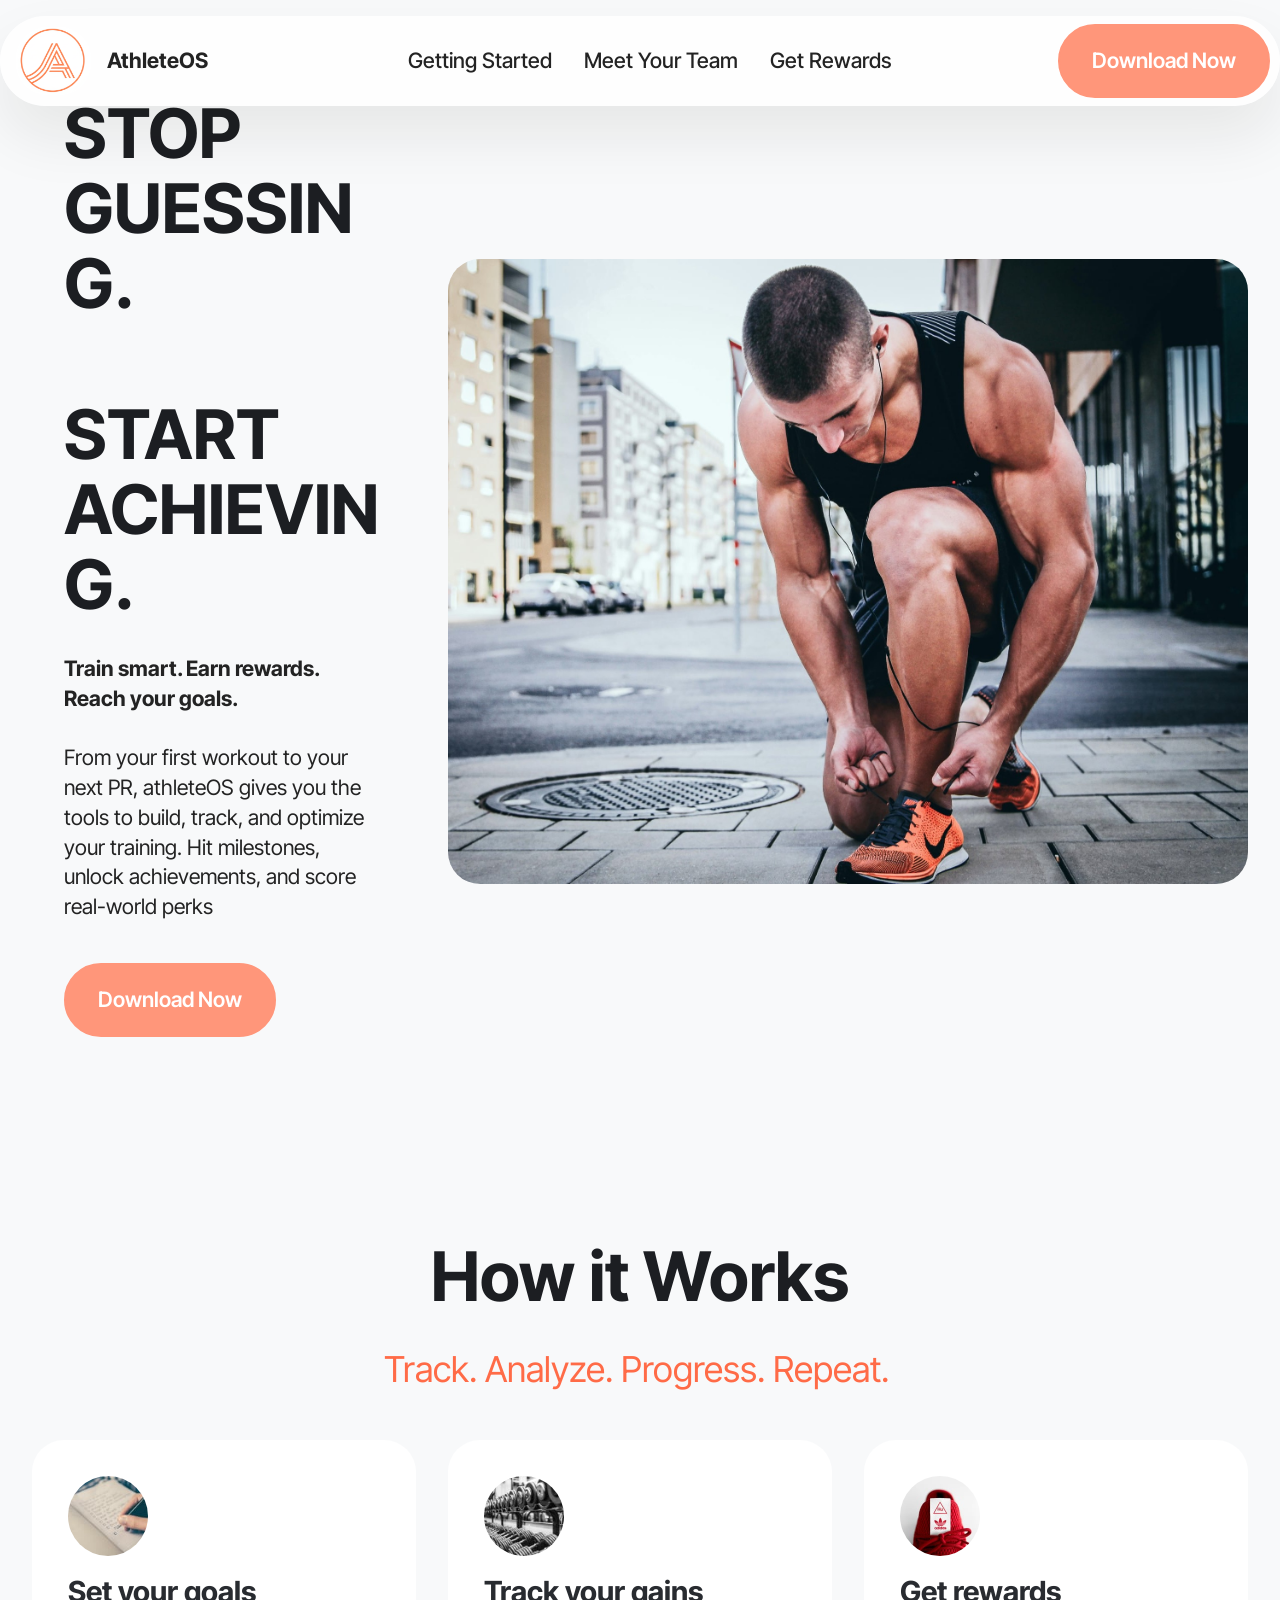
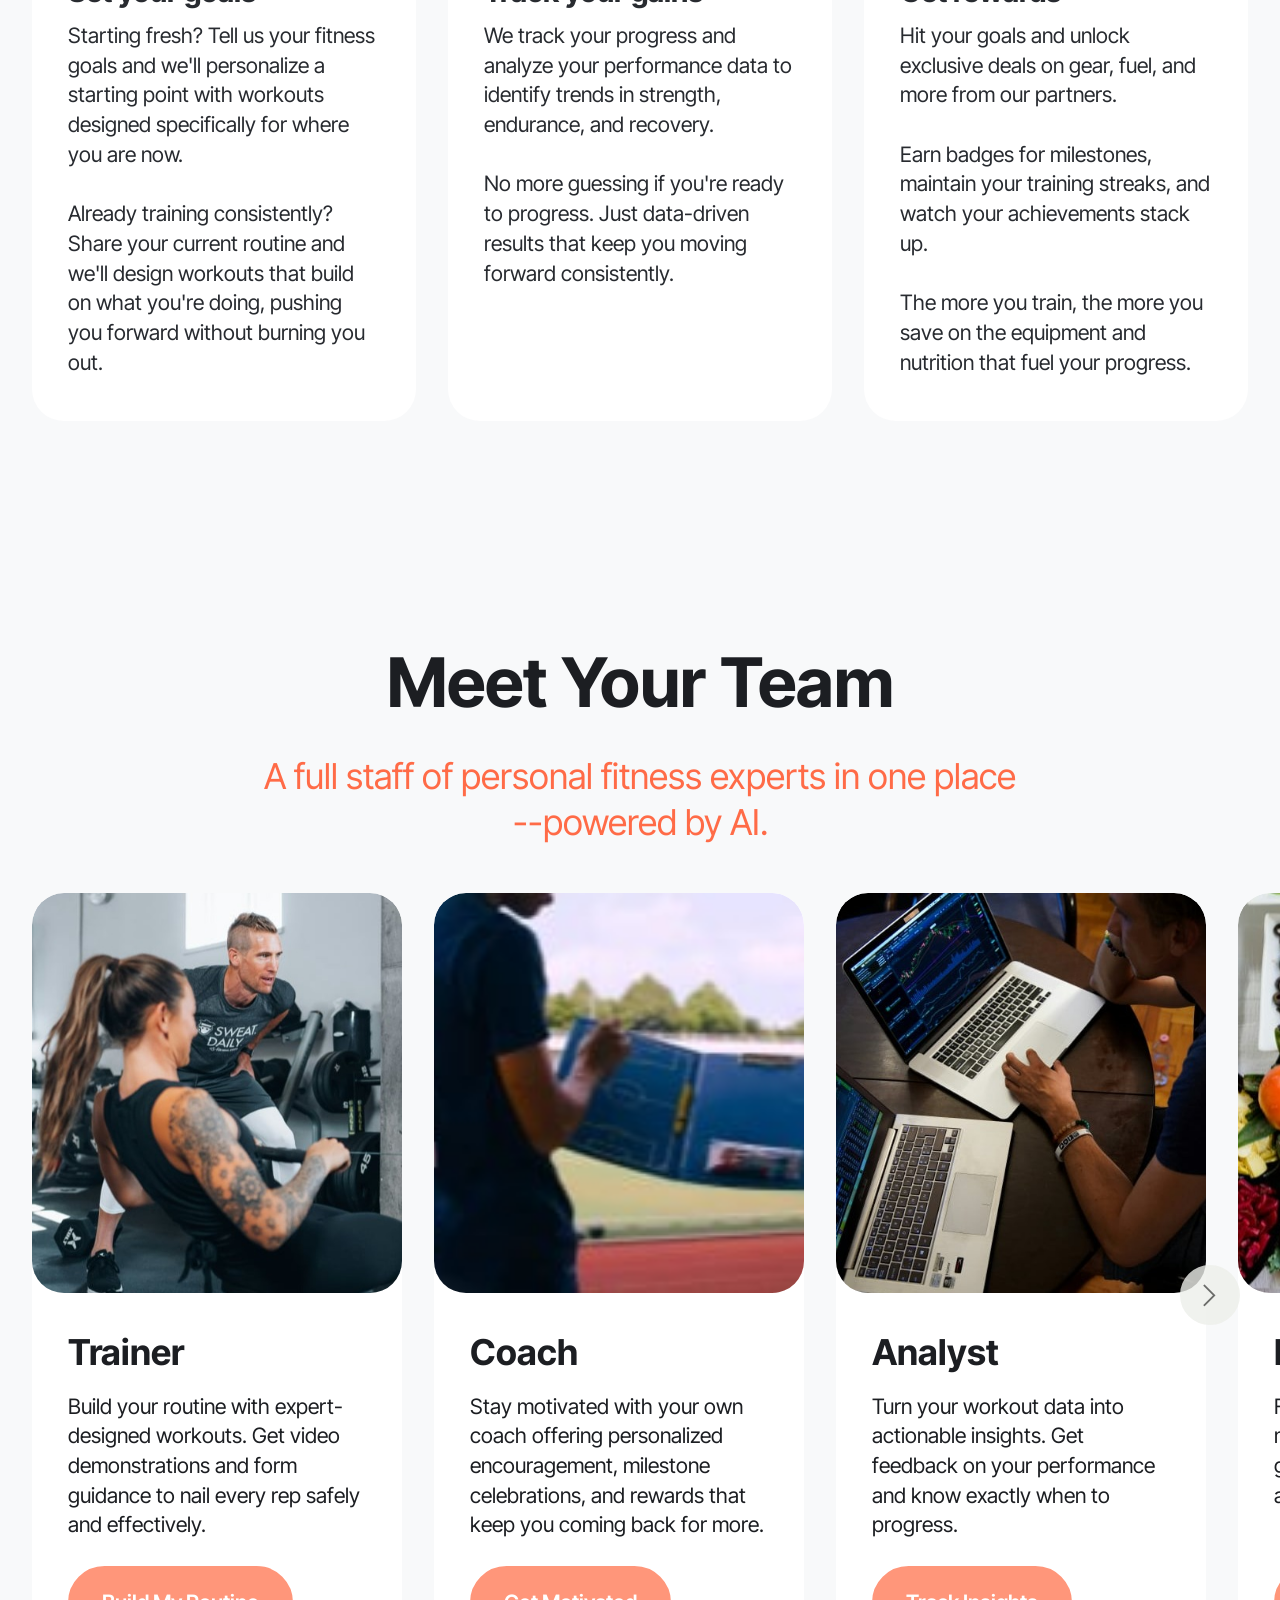
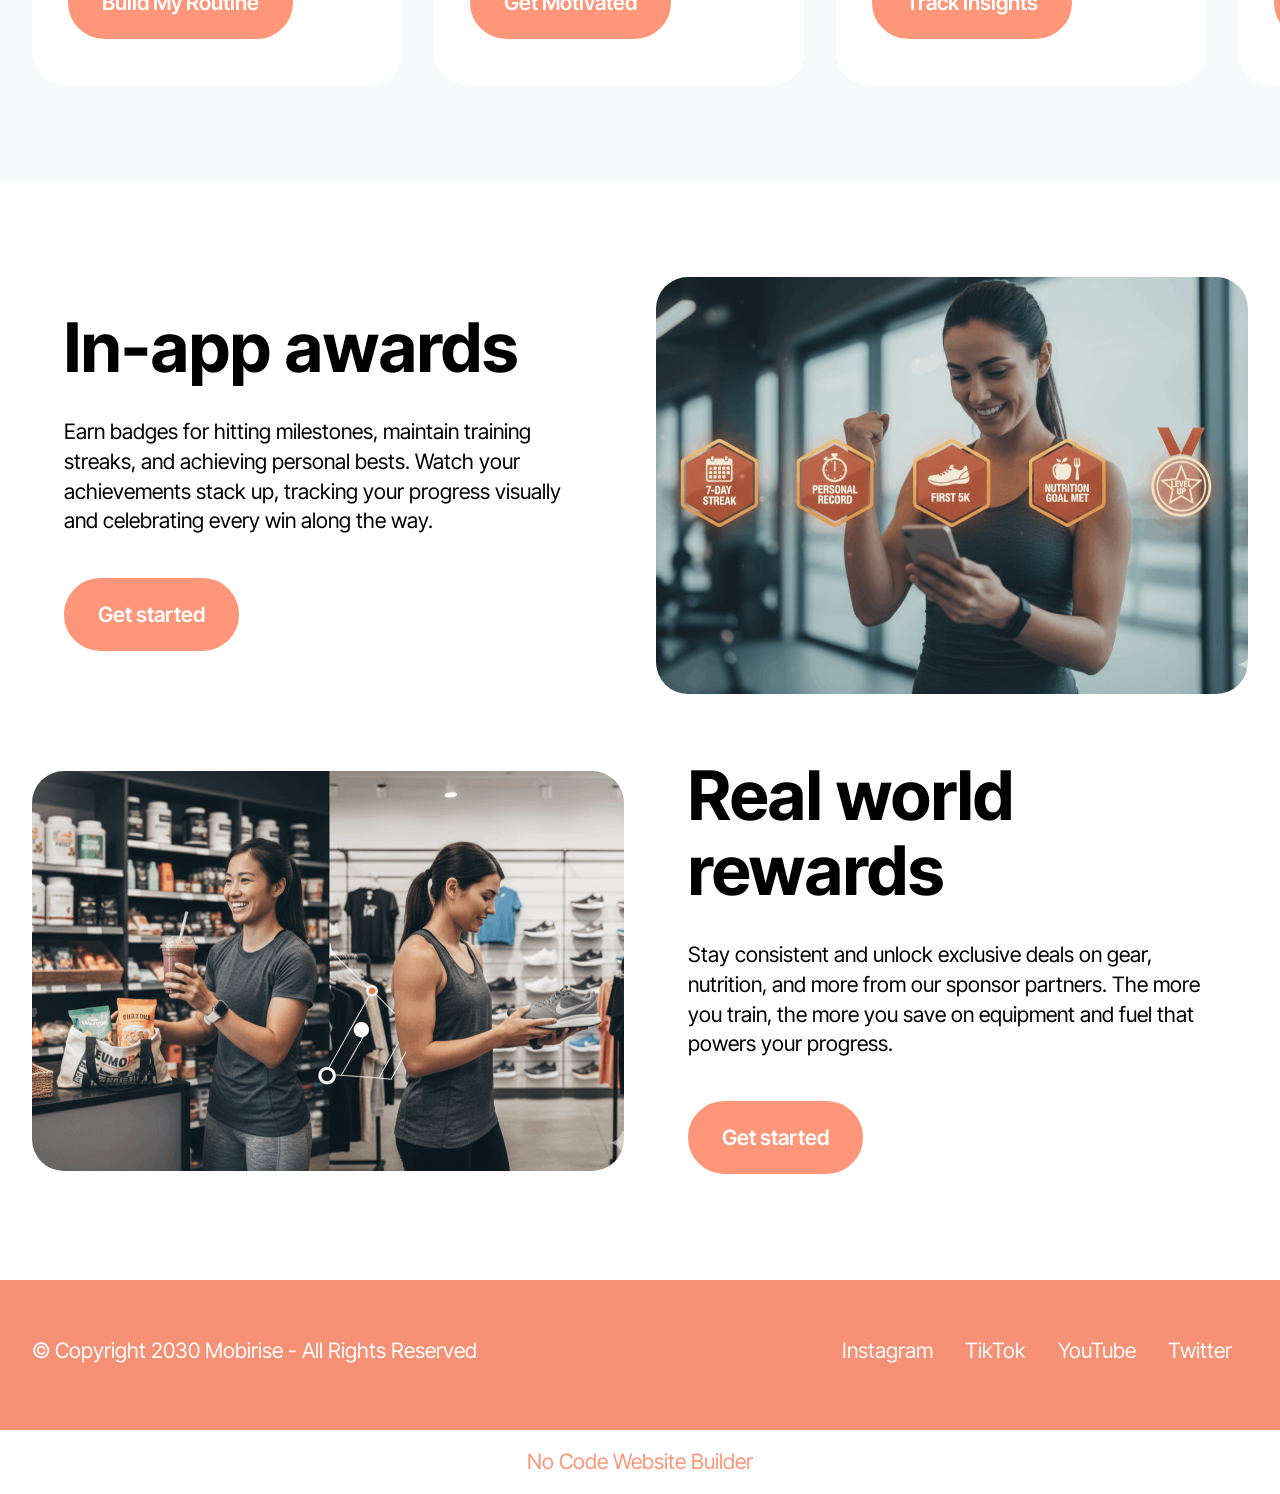
==== index.html @ fbdf6082 "adding index.html" ====
<!DOCTYPE html>
<html  >
<head>
  <!-- Site made with Mobirise Website Builder v6.1.12, https://mobirise.com -->
  <meta charset="UTF-8">
  <meta http-equiv="X-UA-Compatible" content="IE=edge">
  <meta name="generator" content="Mobirise v6.1.12, mobirise.com">
  <meta name="viewport" content="width=device-width, initial-scale=1, minimum-scale=1">
  <link rel="shortcut icon" href="assets/images/gemini-generated-image-3dcyi43dcyi43dcy-139x128.png" type="image/x-icon">
  <meta name="description" content="">
  
  
  <title>Home</title>
  <link rel="stylesheet" href="assets/web/assets/mobirise-icons2/mobirise2.css">
  <link rel="stylesheet" href="assets/bootstrap/css/bootstrap.min.css">
  <link rel="stylesheet" href="assets/dropdown/css/style.css">
  <link rel="stylesheet" href="assets/theme/css/style.css">
  <link rel="preload" href="https://fonts.googleapis.com/css?family=Inter+Tight:100,200,300,400,500,600,700,800,900,100i,200i,300i,400i,500i,600i,700i,800i,900i&display=swap" as="style" onload="this.onload=null;this.rel='stylesheet'">
  <noscript><link rel="stylesheet" href="https://fonts.googleapis.com/css?family=Inter+Tight:100,200,300,400,500,600,700,800,900,100i,200i,300i,400i,500i,600i,700i,800i,900i&display=swap"></noscript>
  <link rel="preload" as="style" href="assets/mobirise/css/mbr-additional.css?v=IN1N4X"><link rel="stylesheet" href="assets/mobirise/css/mbr-additional.css?v=IN1N4X" type="text/css">

  
  
  
</head>
<body>
  
  <section data-bs-version="5.1" class="menu menu5 cid-v8YeSSmAca" once="menu" id="menu05-a">
	

	<nav class="navbar navbar-dropdown navbar-fixed-top navbar-expand-lg">
		<div class="container">
			<div class="navbar-brand">
				<span class="navbar-logo">
					<a href="https://mobiri.se">
						<img src="assets/images/gemini-generated-image-3dcyi43dcyi43dcy-139x128.png" alt="Mobirise Website Builder" style="height: 4.3rem;">
					</a>
				</span>
				<span class="navbar-caption-wrap"><a class="navbar-caption text-black display-4" href="https://mobiri.se">AthleteOS</a></span>
			</div>
			<button class="navbar-toggler" type="button" data-toggle="collapse" data-bs-toggle="collapse" data-target="#navbarSupportedContent" data-bs-target="#navbarSupportedContent" aria-controls="navbarNavAltMarkup" aria-expanded="false" aria-label="Toggle navigation">
				<div class="hamburger">
					<span></span>
					<span></span>
					<span></span>
					<span></span>
				</div>
			</button>
			<div class="collapse navbar-collapse" id="navbarSupportedContent">
				<ul class="navbar-nav nav-dropdown" data-app-modern-menu="true"><li class="nav-item">
						<a class="nav-link link text-black text-primary display-4" href="index.html#features019-d">Getting Started</a>
					</li>
					<li class="nav-item">
						<a class="nav-link link text-black text-primary display-4" href="index.html#features017-i" aria-expanded="false">Meet Your Team</a>
					</li><li class="nav-item"><a class="nav-link link text-black text-primary display-4" href="index.html#features038-n">Get Rewards</a></li></ul>
				<div class="navbar-buttons mbr-section-btn"><a class="btn btn-primary display-4" href="https://mobiri.se">Download Now</a></div>
			</div>
		</div>
	</nav>
</section>

<section data-bs-version="5.1" class="header1 cid-v8YhanYpRv" id="header01-c">
	

	
	

	<div class="container-fluid">
		<div class="row justify-content-center">
			<div class="col-12 col-md-12 col-lg-8 image-wrapper">
				<img class="w-100" src="assets/images/alexander-red-d3bymnz0ank-unsplash-2342x1464.jpeg" alt="Mobirise Website Builder">
			</div>
			<div class="col-12 col-lg col-md-12">
				<div class="text-wrapper align-left">
					<h1 class="mbr-section-title mbr-fonts-style mb-4 display-1"><strong>STOP GUESSING.</strong><br><strong><br></strong><strong>START ACHIEVING.</strong></h1>
					<p class="mbr-text mbr-fonts-style mb-4 display-7"><strong>Train smart. Earn rewards. Reach your goals.<br></strong>
<br>From your first workout to your next PR, athleteOS gives you the tools to build, track, and optimize your training. Hit milestones, unlock achievements, and score real-world perks<br></p>
					<div class="mbr-section-btn mt-3"><a class="btn btn-primary display-7" href="https://mobiri.se">Download Now</a></div>
				</div>
			</div>
		</div>
	</div>
</section>

<section data-bs-version="5.1" class="features19 cid-v8YldIwyTk" id="features019-d">
	

	
	
	<div class="container">
		<div class="row justify-content-center">
			<div class="col-12 mb-5 content-head">
				<h2 class="mbr-section-title mbr-fonts-style align-center mb-0 display-1">
					<strong>How it Works</strong></h2>
				<h5 class="mbr-section-subtitle mbr-fonts-style align-center mb-0 mt-4 display-2">Track. Analyze. Progress. Repeat.&nbsp;</h5>
			</div>
		</div>
		<div class="row">
			
			
			<div class="item features-without-image col-12 col-lg-4 item-mb active">
				<div class="item-wrapper">
					<div class="card-box align-left">
						<div class="img-wrapper mb-3">
							<img class="" src="assets/images/glenn-carstens-peters-rlw-uc03gwc-unsplash-160x106.jpg" data-slide-to="0" data-bs-slide-to="0" alt="">
						</div>
						<h5 class="card-title mbr-fonts-style display-5"><strong>Set your goals</strong></h5>
						<p class="card-text mbr-fonts-style display-7">Starting fresh?&nbsp;Tell us your fitness goals and we'll personalize a starting point with workouts designed specifically for where you are now.&nbsp;<br><br>Already training consistently? Share your current routine and we'll design workouts that build on what you're doing, pushing you forward without burning you out.&nbsp;<br></p>
					</div>
				</div>
			</div><div class="item features-without-image col-12 col-lg-4 item-mb">
				<div class="item-wrapper">
					<div class="card-box align-left">
						<div class="img-wrapper mb-3">
							<img class="" src="assets/images/luis-reyes-mtorq9gffog-unsplash-160x107.jpg" data-slide-to="1" data-bs-slide-to="1" alt="">
						</div>
						<h5 class="card-title mbr-fonts-style display-5">
							<strong>Track your gains</strong></h5>
						<p class="card-text mbr-fonts-style display-7">We track your progress and analyze your performance data to identify trends in strength, endurance, and recovery. <br><br>No more guessing if you're ready to progress. Just data-driven results that keep you moving forward consistently.
						</p>
					</div>
				</div>
			</div><div class="item features-without-image col-12 col-lg-4 item-mb">
				<div class="item-wrapper">
					<div class="card-box align-left">
						<div class="img-wrapper mb-3">
							<img class="" src="assets/images/matthew-hamilton-po2bgltmjpo-unsplash-160x240.jpg" data-slide-to="2" data-bs-slide-to="2" alt="">
						</div>
						<h5 class="card-title mbr-fonts-style display-5">
							<strong>Get rewards</strong></h5>
						<p class="card-text mbr-fonts-style display-7">Hit your goals and unlock exclusive deals on gear, fuel, and more from our partners. <br><br>Earn badges for milestones, maintain your training streaks, and watch your achievements stack up. <br><br>The more you train, the more you save on the equipment and nutrition that fuel your progress.
						</p>
					</div>
				</div>
			</div>
		</div>
	</div>
</section>

<section data-bs-version="5.1" class="features017 mbr-embla cid-v8YtZuxSAp" id="features017-i">
	
	
	<div class="position-relative">
		<div class="container-fluid">
			<div class="row justify-content-center">
				<div class="col-12 content-head">
					<div class="mbr-section-head mb-5">
						<h4 class="mbr-section-title mbr-fonts-style align-center mb-0 display-1">
							<strong>Meet Your Team</strong></h4>
						<h3 class="mbr-section-subtitle mbr-fonts-style align-center mb-0 mt-4 display-2">A full staff of personal fitness experts in one place --powered by AI.</h3>
					</div>
				</div>
			</div>
		</div>

		<div class="embla" data-skip-snaps="true" data-align="center" data-contain-scroll="trimSnaps" data-auto-play-interval="5" data-draggable="true">
			<div class="embla__viewport container-fluid">
				<div class="embla__container">
					<div class="embla__slide slider-image item active" style="margin-left: 1rem; margin-right: 1rem;">
						<div class="slide-content">
							<div class="item-img">
								<div class="item-wrapper">
									<img src="assets/images/graham-mansfield-9fabzilnv14-unsplash-600x817.jpeg" alt="Mobirise Website Builder" title="" data-slide-to="1" data-bs-slide-to="1">
								</div>
							</div>
							<div class="item-content">
								<h3 class="item-title mbr-fonts-style display-2">
									<strong>Trainer</strong></h3>
								
								<p class="mbr-text mbr-fonts-style mt-3 display-7">
									Build your routine with expert-designed workouts. Get video demonstrations and form guidance to nail every rep safely and effectively.
								</p>
							</div>

							<div class="mbr-section-btn item-footer mt-2"><a href="" class="btn item-btn btn-primary display-7" target="_blank">Build My Routine</a></div>
						</div>
					</div>
					<div class="embla__slide slider-image item" style="margin-left: 1rem; margin-right: 1rem;">
						<div class="slide-content">
							<div class="item-img">
								<div class="item-wrapper">
									<img src="assets/images/nguyen-thu-hoai-v0h-vn0bixi-unsplash-157x140.jpeg" alt="Mobirise Website Builder" title="" data-slide-to="2" data-bs-slide-to="2">
								</div>
							</div>
							<div class="item-content">
								<h3 class="item-title mbr-fonts-style display-2">
									<strong>Coach</strong></h3>
								
								<p class="mbr-text mbr-fonts-style mt-3 display-7">
									Stay motivated with your own coach offering personalized encouragement, milestone celebrations, and rewards that keep you coming back for more.
								</p>
							</div>
							<div class="mbr-section-btn item-footer mt-2"><a href="" class="btn item-btn btn-primary display-7" target="_blank">Get Motivated</a></div>
						</div>
					</div>
					<div class="embla__slide slider-image item" style="margin-left: 1rem; margin-right: 1rem;">
						<div class="slide-content">
							<div class="item-img">
								<div class="item-wrapper">
									<img src="assets/images/adam-nowakowski-d4ldw5exhgg-unsplash1-600x900.jpeg" alt="Mobirise Website Builder" title="" data-slide-to="3" data-bs-slide-to="3">
								</div>
							</div>
							<div class="item-content">
								<h3 class="item-title mbr-fonts-style display-2">
									<strong>Analyst</strong></h3>
								
								<p class="mbr-text mbr-fonts-style mt-3 display-7">
									Turn your workout data into actionable insights. Get feedback on your performance and know exactly when to progress.
								</p>
							</div>
							<div class="mbr-section-btn item-footer mt-2"><a href="" class="btn item-btn btn-primary display-7" target="_blank">Track Insights</a></div>
						</div>
					</div>
					
					
					<div class="embla__slide slider-image item" style="margin-left: 1rem; margin-right: 1rem;">
						<div class="slide-content">
							<div class="item-img">
								<div class="item-wrapper">
									<img src="assets/images/dan-gold-4-jhdo54byg-unsplash-740x493.jpeg" alt="Mobirise Website Builder" title="" data-slide-to="6" data-bs-slide-to="6">
								</div>
							</div>
							<div class="item-content">
								<h3 class="item-title mbr-fonts-style display-2">
									<strong>Nutritionist</strong></h3>
								
								<p class="mbr-text mbr-fonts-style mt-3 display-7">Fuel your training with smart meal plans and healthy eating guidance tailored to your goals and lifestyle.</p>
							</div>
							<div class="mbr-section-btn item-footer mt-2"><a href="" class="btn item-btn btn-primary display-7" target="_blank">Plan Meals</a></div>
						</div>
					</div>
					
					
				</div>
			</div>
			<button class="embla__button embla__button--prev">
				<span class="mobi-mbri mobi-mbri-arrow-prev mbr-iconfont" aria-hidden="true"></span>
				<span class="sr-only visually-hidden visually-hidden visually-hidden">Previous</span>
			</button>
			<button class="embla__button embla__button--next">
				<span class="mobi-mbri mobi-mbri-arrow-next mbr-iconfont" aria-hidden="true"></span>
				<span class="sr-only visually-hidden visually-hidden visually-hidden">Next</span>
			</button>
		</div>
	</div>
</section>

<section data-bs-version="5.1" class="features38 cid-v8YGMORH0j" id="features038-n">
    

    
    

    <div class="container">
        <div class="row justify-content-center">
            <div class="col-12 col-md-12 col-lg">
                <div class="text-wrapper align-left">
                    <h1 class="mbr-section-title mbr-fonts-style mb-4 display-1"><strong>In-app awards</strong></h1>
                    <p class="mbr-text align-left mbr-fonts-style mb-4 display-7">
                        Earn badges for hitting milestones, maintain training streaks, and achieving personal bests. Watch your achievements stack up, tracking your progress visually and celebrating every win along the way.</p>
                    <div class="mbr-section-btn align-left mt-3"><a class="btn btn-primary display-7" href="https://mobiri.se">Get started</a></div>
                </div>
            </div>
            <div class="col-12 col-md-12 col-lg-6 image-wrapper">
                <img class="w-100" src="assets/images/gemini-generated-image-jodgiojodgiojodg-1256x785.png" alt="Mobirise Website Builder">
            </div>
        </div>
        <div class="row row-reverse justify-content-center">

            <div class="col-12 col-md-12 col-lg">
                <div class="text-wrapper align-left">
                    <h1 class="mbr-section-title mbr-fonts-style mb-4 display-1"><strong>Real world rewards</strong></h1>
                    <p class="mbr-text align-left mbr-fonts-style mb-4 display-7">
                        Stay consistent and unlock exclusive deals on gear, nutrition, and more from our sponsor partners. The more you train, the more you save on equipment and fuel that powers your progress.</p>
                    <div class="mbr-section-btn align-left mt-3"><a class="btn btn-primary display-7" href="https://mobiri.se">Get started</a></div>
                </div>
            </div>
            <div class="col-12 col-md-12 col-lg-6 image-wrapper">
                <img class="w-100" src="assets/images/gemini-generated-image-thci86thci86thci-1256x785.png" alt="Mobirise Website Builder">
            </div>
        </div>
        
    </div>
</section>

<section data-bs-version="5.1" class="footer2 cid-v9rWfvKEWT" once="footers" id="footer02-r">
    

    
    

    <div class="container">
        <div class="row">
            <div class="col-12 col-lg-6 center mt-2 mb-3">
                <p class="mbr-fonts-style copyright mb-0 display-7">
                    © Copyright 2030 Mobirise - All Rights Reserved
                </p>
            </div>
            <div class="col-12 col-lg-6 center">
                <div class="row-links mt-2 mb-3">
                    <ul class="row-links-soc">
                        
                        
                        
                        
                    <li class="row-links-soc-item mbr-fonts-style display-7">
                            <a href="#" class="text-white">Instagram</a>
                        </li><li class="row-links-soc-item mbr-fonts-style display-7">
                            <a href="#" class="text-white">TikTok</a>
                        </li><li class="row-links-soc-item mbr-fonts-style display-7">
                            <a href="#" class="text-white">YouTube</a>
                        </li><li class="row-links-soc-item mbr-fonts-style display-7">
                            <a href="#" class="text-white">Twitter</a>
                        </li></ul>
                </div>
            </div>
        </div>
    </div>
</section><section class="display-7" style="padding: 0;align-items: center;justify-content: center;flex-wrap: wrap;    align-content: center;display: flex;position: relative;height: 4rem;"><a href="https://mobiri.se/" style="flex: 1 1;height: 4rem;position: absolute;width: 100%;z-index: 1;"><img alt="" style="height: 4rem;" src="[data-uri]"></a><p style="margin: 0;text-align: center;" class="display-7">&#8204;</p><a style="z-index:1" href="https://mobirise.com/builder/no-code-website-builder.html">No Code Website Builder</a></section><script src="assets/bootstrap/js/bootstrap.bundle.min.js"></script>  <script src="assets/smoothscroll/smooth-scroll.js"></script>  <script src="assets/ytplayer/index.js"></script>  <script src="assets/dropdown/js/navbar-dropdown.js"></script>  <script src="assets/embla/embla.min.js"></script>  <script src="assets/embla/script.js"></script>  <script src="assets/theme/js/script.js"></script>  
  
  
</body>
</html>
---- assets/web/assets/mobirise-icons2/mobirise2.css ----
@font-face {
  font-family: 'Moririse2';
  font-display: swap;
  src:  url('mobirise2.eot?f2bix4');
  src:  url('mobirise2.eot?f2bix4#iefix') format('embedded-opentype'),
    url('mobirise2.woff2?f2bix4') format('woff2'),
    url('mobirise2.woff?f2bix4') format('woff'),
    url('mobirise2.ttf?f2bix4') format('truetype'),
    url('mobirise2.svg?f2bix4#mobirise2') format('svg');
  font-weight: normal;
  font-style: normal;
}

[class^="mobi-"], [class*=" mobi-"] {
  /* use !important to prevent issues with browser extensions that change fonts */
  font-family: 'Moririse2' !important;
  speak: none;
  font-style: normal;
  font-weight: normal;
  font-variant: normal;
  text-transform: none;
  line-height: 1;

  /* Better Font Rendering =========== */
  -webkit-font-smoothing: antialiased;
  -moz-osx-font-smoothing: grayscale;
}

.mobi-mbri-add-submenu:before {
  content: "\e900";
}
.mobi-mbri-alert:before {
  content: "\e901";
}
.mobi-mbri-align-center:before {
  content: "\e902";
}
.mobi-mbri-align-justify:before {
  content: "\e903";
}
.mobi-mbri-align-left:before {
  content: "\e904";
}
.mobi-mbri-align-right:before {
  content: "\e905";
}
.mobi-mbri-android:before {
  content: "\e906";
}
.mobi-mbri-apple:before {
  content: "\e907";
}
.mobi-mbri-arrow-down:before {
  content: "\e908";
}
.mobi-mbri-arrow-next:before {
  content: "\e909";
}
.mobi-mbri-arrow-prev:before {
  content: "\e90a";
}
.mobi-mbri-arrow-up:before {
  content: "\e90b";
}
.mobi-mbri-bold:before {
  content: "\e90c";
}
.mobi-mbri-bookmark:before {
  content: "\e90d";
}
.mobi-mbri-bootstrap:before {
  content: "\e90e";
}
.mobi-mbri-briefcase:before {
  content: "\e90f";
}
.mobi-mbri-browse:before {
  content: "\e910";
}
.mobi-mbri-bulleted-list:before {
  content: "\e911";
}
.mobi-mbri-calendar:before {
  content: "\e912";
}
.mobi-mbri-camera:before {
  content: "\e913";
}
.mobi-mbri-cart-add:before {
  content: "\e914";
}
.mobi-mbri-cart-full:before {
  content: "\e915";
}
.mobi-mbri-cash:before {
  content: "\e916";
}
.mobi-mbri-change-style:before {
  content: "\e917";
}
.mobi-mbri-chat:before {
  content: "\e918";
}
.mobi-mbri-clock:before {
  content: "\e919";
}
.mobi-mbri-close:before {
  content: "\e91a";
}
.mobi-mbri-cloud:before {
  content: "\e91b";
}
.mobi-mbri-code:before {
  content: "\e91c";
}
.mobi-mbri-contact-form:before {
  content: "\e91d";
}
.mobi-mbri-credit-card:before {
  content: "\e91e";
}
.mobi-mbri-cursor-click:before {
  content: "\e91f";
}
.mobi-mbri-cust-feedback:before {
  content: "\e920";
}
.mobi-mbri-database:before {
  content: "\e921";
}
.mobi-mbri-delivery:before {
  content: "\e922";
}
.mobi-mbri-desktop:before {
  content: "\e923";
}
.mobi-mbri-devices:before {
  content: "\e924";
}
.mobi-mbri-down:before {
  content: "\e925";
}
.mobi-mbri-download-2:before {
  content: "\e926";
}
.mobi-mbri-download:before {
  content: "\e927";
}
.mobi-mbri-drag-n-drop-2:before {
  content: "\e928";
}
.mobi-mbri-drag-n-drop:before {
  content: "\e929";
}
.mobi-mbri-edit-2:before {
  content: "\e92a";
}
.mobi-mbri-edit:before {
  content: "\e92b";
}
.mobi-mbri-error:before {
  content: "\e92c";
}
.mobi-mbri-extension:before {
  content: "\e92d";
}
.mobi-mbri-features:before {
  content: "\e92e";
}
.mobi-mbri-file:before {
  content: "\e92f";
}
.mobi-mbri-flag:before {
  content: "\e930";
}
.mobi-mbri-folder:before {
  content: "\e931";
}
.mobi-mbri-gift:before {
  content: "\e932";
}
.mobi-mbri-github:before {
  content: "\e933";
}
.mobi-mbri-globe-2:before {
  content: "\e934";
}
.mobi-mbri-globe:before {
  content: "\e935";
}
.mobi-mbri-growing-chart:before {
  content: "\e936";
}
.mobi-mbri-hearth:before {
  content: "\e937";
}
.mobi-mbri-help:before {
  content: "\e938";
}
.mobi-mbri-home:before {
  content: "\e939";
}
.mobi-mbri-hot-cup:before {
  content: "\e93a";
}
.mobi-mbri-idea:before {
  content: "\e93b";
}
.mobi-mbri-image-gallery:before {
  content: "\e93c";
}
.mobi-mbri-image-slider:before {
  content: "\e93d";
}
.mobi-mbri-info:before {
  content: "\e93e";
}
.mobi-mbri-italic:before {
  content: "\e93f";
}
.mobi-mbri-key:before {
  content: "\e940";
}
.mobi-mbri-laptop:before {
  content: "\e941";
}
.mobi-mbri-layers:before {
  content: "\e942";
}
.mobi-mbri-left-right:before {
  content: "\e943";
}
.mobi-mbri-left:before {
  content: "\e944";
}
.mobi-mbri-letter:before {
  content: "\e945";
}
.mobi-mbri-like:before {
  content: "\e946";
}
.mobi-mbri-link:before {
  content: "\e947";
}
.mobi-mbri-lock:before {
  content: "\e948";
}
.mobi-mbri-login:before {
  content: "\e949";
}
.mobi-mbri-logout:before {
  content: "\e94a";
}
.mobi-mbri-magic-stick:before {
  content: "\e94b";
}
.mobi-mbri-map-pin:before {
  content: "\e94c";
}
.mobi-mbri-menu:before {
  content: "\e94d";
}
.mobi-mbri-mobile-2:before {
  content: "\e94e";
}
.mobi-mbri-mobile-horizontal:before {
  content: "\e94f";
}
.mobi-mbri-mobile:before {
  content: "\e950";
}
.mobi-mbri-mobirise:before {
  content: "\e951";
}
.mobi-mbri-more-horizontal:before {
  content: "\e952";
}
.mobi-mbri-more-vertical:before {
  content: "\e953";
}
.mobi-mbri-music:before {
  content: "\e954";
}
.mobi-mbri-new-file:before {
  content: "\e955";
}
.mobi-mbri-numbered-list:before {
  content: "\e956";
}
.mobi-mbri-opened-folder:before {
  content: "\e957";
}
.mobi-mbri-pages:before {
  content: "\e958";
}
.mobi-mbri-paper-plane:before {
  content: "\e959";
}
.mobi-mbri-paperclip:before {
  content: "\e95a";
}
.mobi-mbri-phone:before {
  content: "\e95b";
}
.mobi-mbri-photo:before {
  content: "\e95c";
}
.mobi-mbri-photos:before {
  content: "\e95d";
}
.mobi-mbri-pin:before {
  content: "\e95e";
}
.mobi-mbri-play:before {
  content: "\e95f";
}
.mobi-mbri-plus:before {
  content: "\e960";
}
.mobi-mbri-preview:before {
  content: "\e961";
}
.mobi-mbri-print:before {
  content: "\e962";
}
.mobi-mbri-protect:before {
  content: "\e963";
}
.mobi-mbri-question:before {
  content: "\e964";
}
.mobi-mbri-quote-left:before {
  content: "\e965";
}
.mobi-mbri-quote-right:before {
  content: "\e966";
}
.mobi-mbri-redo:before {
  content: "\e967";
}
.mobi-mbri-refresh:before {
  content: "\e968";
}
.mobi-mbri-responsive-2:before {
  content: "\e969";
}
.mobi-mbri-responsive:before {
  content: "\e96a";
}
.mobi-mbri-right:before {
  content: "\e96b";
}
.mobi-mbri-rocket:before {
  content: "\e96c";
}
.mobi-mbri-sad-face:before {
  content: "\e96d";
}
.mobi-mbri-sale:before {
  content: "\e96e";
}
.mobi-mbri-save:before {
  content: "\e96f";
}
.mobi-mbri-search:before {
  content: "\e970";
}
.mobi-mbri-setting-2:before {
  content: "\e971";
}
.mobi-mbri-setting-3:before {
  content: "\e972";
}
.mobi-mbri-setting:before {
  content: "\e973";
}
.mobi-mbri-share:before {
  content: "\e974";
}
.mobi-mbri-shopping-bag:before {
  content: "\e975";
}
.mobi-mbri-shopping-basket:before {
  content: "\e976";
}
.mobi-mbri-shopping-cart:before {
  content: "\e977";
}
.mobi-mbri-sites:before {
  content: "\e978";
}
.mobi-mbri-smile-face:before {
  content: "\e979";
}
.mobi-mbri-speed:before {
  content: "\e97a";
}
.mobi-mbri-star:before {
  content: "\e97b";
}
.mobi-mbri-success:before {
  content: "\e97c";
}
.mobi-mbri-sun:before {
  content: "\e97d";
}
.mobi-mbri-sun2:before {
  content: "\e97e";
}
.mobi-mbri-tablet-vertical:before {
  content: "\e97f";
}
.mobi-mbri-tablet:before {
  content: "\e980";
}
.mobi-mbri-target:before {
  content: "\e981";
}
.mobi-mbri-timer:before {
  content: "\e982";
}
.mobi-mbri-to-ftp:before {
  content: "\e983";
}
.mobi-mbri-to-local-drive:before {
  content: "\e984";
}
.mobi-mbri-touch-swipe:before {
  content: "\e985";
}
.mobi-mbri-touch:before {
  content: "\e986";
}
.mobi-mbri-trash:before {
  content: "\e987";
}
.mobi-mbri-underline:before {
  content: "\e988";
}
.mobi-mbri-undo:before {
  content: "\e989";
}
.mobi-mbri-unlink:before {
  content: "\e98a";
}
.mobi-mbri-unlock:before {
  content: "\e98b";
}
.mobi-mbri-up-down:before {
  content: "\e98c";
}
.mobi-mbri-up:before {
  content: "\e98d";
}
.mobi-mbri-update:before {
  content: "\e98e";
}
.mobi-mbri-upload-2:before {
  content: "\e98f";
}
.mobi-mbri-upload:before {
  content: "\e990";
}
.mobi-mbri-user-2:before {
  content: "\e991";
}
.mobi-mbri-user:before {
  content: "\e992";
}
.mobi-mbri-users:before {
  content: "\e993";
}
.mobi-mbri-video-play:before {
  content: "\e994";
}
.mobi-mbri-video:before {
  content: "\e995";
}
.mobi-mbri-watch:before {
  content: "\e996";
}
.mobi-mbri-website-theme-2:before {
  content: "\e997";
}
.mobi-mbri-website-theme:before {
  content: "\e998";
}
.mobi-mbri-wifi:before {
  content: "\e999";
}
.mobi-mbri-windows:before {
  content: "\e99a";
}
.mobi-mbri-zoom-in:before {
  content: "\e99b";
}
.mobi-mbri-zoom-out:before {
  content: "\e99c";
}
---- assets/dropdown/css/style.css ----
.navbar-dropdown {
  left: 0;
  padding: 0;
  position: absolute;
  right: 0;
  top: 0;
  transition: all 0.45s ease;
  z-index: 1030;
  background: #282828; }
  .navbar-dropdown .navbar-logo {
    margin-right: 0.8rem;
    transition: margin 0.3s ease-in-out;
    vertical-align: middle; }
    .navbar-dropdown .navbar-logo img {
      height: 3.125rem;
      transition: all 0.3s ease-in-out; }
    .navbar-dropdown .navbar-logo.mbr-iconfont {
      font-size: 3.125rem;
      line-height: 3.125rem; }
  .navbar-dropdown .navbar-caption {
    font-weight: 700;
    white-space: normal;
    vertical-align: -4px;
    line-height: 3.125rem !important; }
    .navbar-dropdown .navbar-caption, .navbar-dropdown .navbar-caption:hover {
      color: inherit;
      text-decoration: none; }
  .navbar-dropdown .mbr-iconfont + .navbar-caption {
    vertical-align: -1px; }
  .navbar-dropdown.navbar-fixed-top {
    position: fixed; }
  .navbar-dropdown .navbar-brand span {
    vertical-align: -4px; }
  .navbar-dropdown.bg-color.transparent {
    background: none; }
  .navbar-dropdown.navbar-short .navbar-brand {
    padding: 0.625rem 0; }
    .navbar-dropdown.navbar-short .navbar-brand span {
      vertical-align: -1px; }
  .navbar-dropdown.navbar-short .navbar-caption {
    line-height: 2.375rem !important;
    vertical-align: -2px; }
  .navbar-dropdown.navbar-short .navbar-logo {
    margin-right: 0.5rem; }
    .navbar-dropdown.navbar-short .navbar-logo img {
      height: 2.375rem; }
    .navbar-dropdown.navbar-short .navbar-logo.mbr-iconfont {
      font-size: 2.375rem;
      line-height: 2.375rem; }
  .navbar-dropdown.navbar-short .mbr-table-cell {
    height: 3.625rem; }
  .navbar-dropdown .navbar-close {
    left: 0.6875rem;
    position: fixed;
    top: 0.75rem;
    z-index: 1000; }
  .navbar-dropdown .hamburger-icon {
    content: "";
    display: inline-block;
    vertical-align: middle;
    width: 16px;
    -webkit-box-shadow: 0 -6px 0 1px #282828,0 0 0 1px #282828,0 6px 0 1px #282828;
    -moz-box-shadow: 0 -6px 0 1px #282828,0 0 0 1px #282828,0 6px 0 1px #282828;
    box-shadow: 0 -6px 0 1px #282828,0 0 0 1px #282828,0 6px 0 1px #282828; }

.dropdown-menu .dropdown-toggle[data-toggle="dropdown-submenu"]::after {
  border-bottom: 0.35em solid transparent;
  border-left: 0.35em solid;
  border-right: 0;
  border-top: 0.35em solid transparent;
  margin-left: 0.3rem; }

.dropdown-menu .dropdown-item:focus {
  outline: 0; }

.nav-dropdown {
  font-size: 0.75rem;
  font-weight: 500;
  height: auto !important; }
  .nav-dropdown .nav-btn {
    padding-left: 1rem; }
  .nav-dropdown .link {
    margin: .667em 1.667em;
    font-weight: 500;
    padding: 0;
    transition: color .2s ease-in-out; }
    .nav-dropdown .link.dropdown-toggle {
      margin-right: 2.583em; }
      .nav-dropdown .link.dropdown-toggle::after {
        margin-left: .25rem;
        border-top: 0.35em solid;
        border-right: 0.35em solid transparent;
        border-left: 0.35em solid transparent;
        border-bottom: 0; }
      .nav-dropdown .link.dropdown-toggle[aria-expanded="true"] {
        margin: 0;
        padding: 0.667em 3.263em  0.667em 1.667em; }
  .nav-dropdown .link::after,
  .nav-dropdown .dropdown-item::after {
    color: inherit; }
  .nav-dropdown .btn {
    font-size: 0.75rem;
    font-weight: 700;
    letter-spacing: 0;
    margin-bottom: 0;
    padding-left: 1.25rem;
    padding-right: 1.25rem; }
  .nav-dropdown .dropdown-menu {
    border-radius: 0;
    border: 0;
    left: 0;
    margin: 0;
    padding-bottom: 1.25rem;
    padding-top: 1.25rem;
    position: relative; }
  .nav-dropdown .dropdown-submenu {
    margin-left: 0.125rem;
    top: 0; }
  .nav-dropdown .dropdown-item {
    font-weight: 500;
    line-height: 2;
    padding: 0.3846em 4.615em 0.3846em 1.5385em;
    position: relative;
    transition: color .2s ease-in-out, background-color .2s ease-in-out; }
    .nav-dropdown .dropdown-item::after {
      margin-top: -0.3077em;
      position: absolute;
      right: 1.1538em;
      top: 50%; }
    .nav-dropdown .dropdown-item:focus, .nav-dropdown .dropdown-item:hover {
      background: none; }

@media (max-width: 767px) {
  .nav-dropdown.navbar-toggleable-sm {
    bottom: 0;
    display: none;
    left: 0;
    overflow-x: hidden;
    position: fixed;
    top: 0;
    transform: translateX(-100%);
    -ms-transform: translateX(-100%);
    -webkit-transform: translateX(-100%);
    width: 18.75rem;
    z-index: 999; } }
.nav-dropdown.navbar-toggleable-xl {
  bottom: 0;
  display: none;
  left: 0;
  overflow-x: hidden;
  position: fixed;
  top: 0;
  transform: translateX(-100%);
  -ms-transform: translateX(-100%);
  -webkit-transform: translateX(-100%);
  width: 18.75rem;
  z-index: 999; }

.nav-dropdown-sm {
  display: block !important;
  overflow-x: hidden;
  overflow: auto;
  padding-top: 3.875rem; }
  .nav-dropdown-sm::after {
    content: "";
    display: block;
    height: 3rem;
    width: 100%; }
  .nav-dropdown-sm.collapse.in ~ .navbar-close {
    display: block !important; }
  .nav-dropdown-sm.collapsing, .nav-dropdown-sm.collapse.in {
    transform: translateX(0);
    -ms-transform: translateX(0);
    -webkit-transform: translateX(0);
    transition: all 0.25s ease-out;
    -webkit-transition: all 0.25s ease-out;
    background: #282828; }
  .nav-dropdown-sm.collapsing[aria-expanded="false"] {
    transform: translateX(-100%);
    -ms-transform: translateX(-100%);
    -webkit-transform: translateX(-100%); }
  .nav-dropdown-sm .nav-item {
    display: block;
    margin-left: 0 !important;
    padding-left: 0; }
  .nav-dropdown-sm .link,
  .nav-dropdown-sm .dropdown-item {
    border-top: 1px dotted rgba(255, 255, 255, 0.1);
    font-size: 0.8125rem;
    line-height: 1.6;
    margin: 0 !important;
    padding: 0.875rem 2.4rem 0.875rem 1.5625rem !important;
    position: relative;
    white-space: normal; }
    .nav-dropdown-sm .link:focus, .nav-dropdown-sm .link:hover,
    .nav-dropdown-sm .dropdown-item:focus,
    .nav-dropdown-sm .dropdown-item:hover {
      background: rgba(0, 0, 0, 0.2) !important;
      color: #c0a375; }
  .nav-dropdown-sm .nav-btn {
    position: relative;
    padding: 1.5625rem 1.5625rem 0 1.5625rem; }
    .nav-dropdown-sm .nav-btn::before {
      border-top: 1px dotted rgba(255, 255, 255, 0.1);
      content: "";
      left: 0;
      position: absolute;
      top: 0;
      width: 100%; }
    .nav-dropdown-sm .nav-btn + .nav-btn {
      padding-top: 0.625rem; }
      .nav-dropdown-sm .nav-btn + .nav-btn::before {
        display: none; }
  .nav-dropdown-sm .btn {
    padding: 0.625rem 0; }
  .nav-dropdown-sm .dropdown-toggle[data-toggle="dropdown-submenu"]::after {
    margin-left: .25rem;
    border-top: 0.35em solid;
    border-right: 0.35em solid transparent;
    border-left: 0.35em solid transparent;
    border-bottom: 0; }
  .nav-dropdown-sm .dropdown-toggle[data-toggle="dropdown-submenu"][aria-expanded="true"]::after {
    border-top: 0;
    border-right: 0.35em solid transparent;
    border-left: 0.35em solid transparent;
    border-bottom: 0.35em solid; }
  .nav-dropdown-sm .dropdown-menu {
    margin: 0;
    padding: 0;
    position: relative;
    top: 0;
    left: 0;
    width: 100%;
    border: 0;
    float: none;
    border-radius: 0;
    background: none; }
  .nav-dropdown-sm .dropdown-submenu {
    left: 100%;
    margin-left: 0.125rem;
    margin-top: -1.25rem;
    top: 0; }

.navbar-toggleable-sm .nav-dropdown .dropdown-menu {
  position: absolute; }

.navbar-toggleable-sm .nav-dropdown .dropdown-submenu {
  left: 100%;
  margin-left: 0.125rem;
  margin-top: -1.25rem;
  top: 0; }

.navbar-toggleable-sm.opened .nav-dropdown .dropdown-menu {
  position: relative; }

.navbar-toggleable-sm.opened .nav-dropdown .dropdown-submenu {
  left: 0;
  margin-left: 00rem;
  margin-top: 0rem;
  top: 0; }

.is-builder .nav-dropdown.collapsing {
  transition: none !important; }
---- assets/theme/css/style.css ----
@charset "UTF-8";
section {
  background-color: #ffffff;
}

body {
  font-style: normal;
  line-height: 1.5;
  font-weight: 400;
  color: #232323;
  position: relative;
}

button {
  background-color: transparent;
  border-color: transparent;
}

.embla__button,
.carousel-control {
  background-color: #edefea !important;
  opacity: 0.8 !important;
  color: #464845 !important;
  border-color: #edefea !important;
}

.carousel .close,
.modalWindow .close {
  background-color: #edefea !important;
  color: #464845 !important;
  border-color: #edefea !important;
  opacity: 0.8 !important;
}

.carousel .close:hover,
.modalWindow .close:hover {
  opacity: 1 !important;
}

.carousel-indicators li {
  background-color: #edefea !important;
  border: 2px solid #464845 !important;
}

.carousel-indicators li:hover,
.carousel-indicators li:active {
  opacity: 0.8 !important;
}

.embla__button:hover,
.carousel-control:hover {
  background-color: #edefea !important;
  opacity: 1 !important;
}

.modalWindow-video-container {
  height: 80%;
}

section,
.container,
.container-fluid {
  position: relative;
  word-wrap: break-word;
}

a.mbr-iconfont:hover {
  text-decoration: none;
}

.article .lead p,
.article .lead ul,
.article .lead ol,
.article .lead pre,
.article .lead blockquote {
  margin-bottom: 0;
}

a {
  font-style: normal;
  font-weight: 400;
  cursor: pointer;
}
a, a:hover {
  text-decoration: none;
}

.mbr-section-title {
  font-style: normal;
  line-height: 1.3;
}

.mbr-section-subtitle {
  line-height: 1.3;
}

.mbr-text {
  font-style: normal;
  line-height: 1.7;
}

h1,
h2,
h3,
h4,
h5,
h6,
.display-1,
.display-2,
.display-4,
.display-5,
.display-7,
span,
p,
a {
  line-height: 1;
  word-break: break-word;
  word-wrap: break-word;
  font-weight: 400;
}

b,
strong {
  font-weight: bold;
}

input:-webkit-autofill, input:-webkit-autofill:hover, input:-webkit-autofill:focus, input:-webkit-autofill:active {
  transition-delay: 9999s;
  -webkit-transition-property: background-color, color;
  transition-property: background-color, color;
}

textarea[type=hidden] {
  display: none;
}

section {
  background-position: 50% 50%;
  background-repeat: no-repeat;
  background-size: cover;
}
section .mbr-background-video,
section .mbr-background-video-preview {
  position: absolute;
  bottom: 0;
  left: 0;
  right: 0;
  top: 0;
}

.hidden {
  visibility: hidden;
}

.mbr-z-index20 {
  z-index: 20;
}

/*! Base colors */
.mbr-white {
  color: #ffffff;
}

.mbr-black {
  color: #111111;
}

.mbr-bg-white {
  background-color: #ffffff;
}

.mbr-bg-black {
  background-color: #000000;
}

/*! Text-aligns */
.align-left {
  text-align: left;
}

.align-center {
  text-align: center;
}

.align-right {
  text-align: right;
}

/*! Font-weight  */
.mbr-light {
  font-weight: 300;
}

.mbr-regular {
  font-weight: 400;
}

.mbr-semibold {
  font-weight: 500;
}

.mbr-bold {
  font-weight: 700;
}

/*! Media  */
.media-content {
  flex-basis: 100%;
}

.media-container-row {
  display: flex;
  flex-direction: row;
  flex-wrap: wrap;
  justify-content: center;
  align-content: center;
  align-items: start;
}
.media-container-row .media-size-item {
  width: 400px;
}

.media-container-column {
  display: flex;
  flex-direction: column;
  flex-wrap: wrap;
  justify-content: center;
  align-content: center;
  align-items: stretch;
}
.media-container-column > * {
  width: 100%;
}

@media (min-width: 992px) {
  .media-container-row {
    flex-wrap: nowrap;
  }
}
figure {
  margin-bottom: 0;
  overflow: hidden;
}

figure[mbr-media-size] {
  transition: width 0.1s;
}

img,
iframe {
  display: block;
  width: 100%;
}

.card {
  background-color: transparent;
  border: none;
}

.card-box {
  width: 100%;
}

.card-img {
  text-align: center;
  flex-shrink: 0;
  -webkit-flex-shrink: 0;
}

.media {
  max-width: 100%;
  margin: 0 auto;
}

.mbr-figure {
  align-self: center;
}

.media-container > div {
  max-width: 100%;
}

.mbr-figure img,
.card-img img {
  width: 100%;
}

@media (max-width: 991px) {
  .media-size-item {
    width: auto !important;
  }
  .media {
    width: auto;
  }
  .mbr-figure {
    width: 100% !important;
  }
}
/*! Buttons */
.mbr-section-btn {
  margin-left: -0.6rem;
  margin-right: -0.6rem;
  font-size: 0;
}

.btn {
  font-weight: 600;
  border-width: 1px;
  font-style: normal;
  margin: 0.6rem 0.6rem;
  white-space: normal;
  transition: all 0.2s ease-in-out;
  display: inline-flex;
  align-items: center;
  justify-content: center;
  word-break: break-word;
}

.btn-sm {
  font-weight: 600;
  letter-spacing: 0px;
  transition: all 0.3s ease-in-out;
}

.btn-md {
  font-weight: 600;
  letter-spacing: 0px;
  transition: all 0.3s ease-in-out;
}

.btn-lg {
  font-weight: 600;
  letter-spacing: 0px;
  transition: all 0.3s ease-in-out;
}

.btn-form {
  margin: 0;
}
.btn-form:hover {
  cursor: pointer;
}

nav .mbr-section-btn {
  margin-left: 0rem;
  margin-right: 0rem;
}

/*! Btn icon margin */
.btn .mbr-iconfont,
.btn.btn-sm .mbr-iconfont {
  order: 1;
  cursor: pointer;
  margin-left: 0.5rem;
  vertical-align: sub;
}

.btn.btn-md .mbr-iconfont,
.btn.btn-md .mbr-iconfont {
  margin-left: 0.8rem;
}

.mbr-regular {
  font-weight: 400;
}

.mbr-semibold {
  font-weight: 500;
}

.mbr-bold {
  font-weight: 700;
}

[type=submit] {
  -webkit-appearance: none;
}

/*! Full-screen */
.mbr-fullscreen .mbr-overlay {
  min-height: 100vh;
}

.mbr-fullscreen {
  display: flex;
  display: -moz-flex;
  display: -ms-flex;
  display: -o-flex;
  align-items: center;
  min-height: 100vh;
  padding-top: 3rem;
  padding-bottom: 3rem;
}

/*! Map */
.map {
  height: 25rem;
  position: relative;
}
.map iframe {
  width: 100%;
  height: 100%;
}

/*! Scroll to top arrow */
.mbr-arrow-up {
  bottom: 25px;
  right: 90px;
  position: fixed;
  text-align: right;
  z-index: 5000;
  color: #ffffff;
  font-size: 22px;
}

.mbr-arrow-up a {
  background: rgba(0, 0, 0, 0.2);
  border-radius: 50%;
  color: #fff;
  display: inline-block;
  height: 60px;
  width: 60px;
  border: 2px solid #fff;
  outline-style: none !important;
  position: relative;
  text-decoration: none;
  transition: all 0.3s ease-in-out;
  cursor: pointer;
  text-align: center;
}
.mbr-arrow-up a:hover {
  background-color: rgba(0, 0, 0, 0.4);
}
.mbr-arrow-up a i {
  line-height: 60px;
}

.mbr-arrow-up-icon {
  display: block;
  color: #fff;
}

.mbr-arrow-up-icon::before {
  content: "›";
  display: inline-block;
  font-family: serif;
  font-size: 22px;
  line-height: 1;
  font-style: normal;
  position: relative;
  top: 6px;
  left: -4px;
  transform: rotate(-90deg);
}

/*! Arrow Down */
.mbr-arrow {
  position: absolute;
  bottom: 45px;
  left: 50%;
  width: 60px;
  height: 60px;
  cursor: pointer;
  background-color: rgba(80, 80, 80, 0.5);
  border-radius: 50%;
  transform: translateX(-50%);
}
@media (max-width: 767px) {
  .mbr-arrow {
    display: none;
  }
}
.mbr-arrow > a {
  display: inline-block;
  text-decoration: none;
  outline-style: none;
  animation: arrowdown 1.7s ease-in-out infinite;
  color: #ffffff;
}
.mbr-arrow > a > i {
  position: absolute;
  top: -2px;
  left: 15px;
  font-size: 2rem;
}

#scrollToTop a i::before {
  content: "";
  position: absolute;
  display: block;
  border-bottom: 2.5px solid #fff;
  border-left: 2.5px solid #fff;
  width: 27.8%;
  height: 27.8%;
  left: 50%;
  top: 51%;
  transform: translateY(-30%) translateX(-50%) rotate(135deg);
}

@keyframes arrowdown {
  0% {
    transform: translateY(0px);
  }
  50% {
    transform: translateY(-5px);
  }
  100% {
    transform: translateY(0px);
  }
}
@media (max-width: 500px) {
  .mbr-arrow-up {
    left: 0;
    right: 0;
    text-align: center;
  }
}
/*Gradients animation*/
@keyframes gradient-animation {
  from {
    background-position: 0% 100%;
    animation-timing-function: ease-in-out;
  }
  to {
    background-position: 100% 0%;
    animation-timing-function: ease-in-out;
  }
}
.bg-gradient {
  background-size: 200% 200%;
  animation: gradient-animation 5s infinite alternate;
  -webkit-animation: gradient-animation 5s infinite alternate;
}

.menu .navbar-brand {
  display: -webkit-flex;
}
.menu .navbar-brand span {
  display: flex;
  display: -webkit-flex;
}
.menu .navbar-brand .navbar-caption-wrap {
  display: -webkit-flex;
}
.menu .navbar-brand .navbar-logo img {
  display: -webkit-flex;
  width: auto;
}
@media (min-width: 768px) and (max-width: 991px) {
  .menu .navbar-toggleable-sm .navbar-nav {
    display: -ms-flexbox;
  }
}
@media (max-width: 991px) {
  .menu .navbar-collapse {
    max-height: 93.5vh;
  }
  .menu .navbar-collapse.show {
    overflow: auto;
  }
}
@media (min-width: 992px) {
  .menu .navbar-nav.nav-dropdown {
    display: -webkit-flex;
  }
  .menu .navbar-toggleable-sm .navbar-collapse {
    display: -webkit-flex !important;
  }
  .menu .collapsed .navbar-collapse {
    max-height: 93.5vh;
  }
  .menu .collapsed .navbar-collapse.show {
    overflow: auto;
  }
}
@media (max-width: 767px) {
  .menu .navbar-collapse {
    max-height: 80vh;
  }
}

.nav-link .mbr-iconfont {
  margin-right: 0.5rem;
}

.navbar {
  display: -webkit-flex;
  -webkit-flex-wrap: wrap;
  -webkit-align-items: center;
  -webkit-justify-content: space-between;
}

.navbar-collapse {
  -webkit-flex-basis: 100%;
  -webkit-flex-grow: 1;
  -webkit-align-items: center;
}

.nav-dropdown .link {
  padding: 0.667em 1.667em !important;
  margin: 0 !important;
}

.nav {
  display: -webkit-flex;
  -webkit-flex-wrap: wrap;
}

.row {
  display: -webkit-flex;
  -webkit-flex-wrap: wrap;
}

.justify-content-center {
  -webkit-justify-content: center;
}

.form-inline {
  display: -webkit-flex;
}

.card-wrapper {
  -webkit-flex: 1;
}

.carousel-control {
  z-index: 10;
  display: -webkit-flex;
}

.carousel-controls {
  display: -webkit-flex;
}

.media {
  display: -webkit-flex;
}

.form-group:focus {
  outline: none;
}

.jq-selectbox__select {
  padding: 7px 0;
  position: relative;
}

.jq-selectbox__dropdown {
  overflow: hidden;
  border-radius: 10px;
  position: absolute;
  top: 100%;
  left: 0 !important;
  width: 100% !important;
}

.jq-selectbox__trigger-arrow {
  right: 0;
  transform: translateY(-50%);
}

.jq-selectbox li {
  padding: 1.07em 0.5em;
}

input[type=range] {
  padding-left: 0 !important;
  padding-right: 0 !important;
}

.modal-dialog,
.modal-content {
  height: 100%;
}

.modal-dialog .carousel-inner {
  height: calc(100vh - 1.75rem);
}
@media (max-width: 575px) {
  .modal-dialog .carousel-inner {
    height: calc(100vh - 1rem);
  }
}

.carousel-item {
  text-align: center;
}

.carousel-item img {
  margin: auto;
}

.navbar-toggler {
  align-self: flex-start;
  padding: 0.25rem 0.75rem;
  font-size: 1.25rem;
  line-height: 1;
  background: transparent;
  border: 1px solid transparent;
  border-radius: 0.25rem;
}

.navbar-toggler:focus,
.navbar-toggler:hover {
  text-decoration: none;
  box-shadow: none;
}

.navbar-toggler-icon {
  display: inline-block;
  width: 1.5em;
  height: 1.5em;
  vertical-align: middle;
  content: "";
  background: no-repeat center center;
  background-size: 100% 100%;
}

.navbar-toggler-left {
  position: absolute;
  left: 1rem;
}

.navbar-toggler-right {
  position: absolute;
  right: 1rem;
}

.card-img {
  width: auto;
}

.menu .navbar.collapsed:not(.beta-menu) {
  flex-direction: column;
}

.carousel-item.active,
.carousel-item-next,
.carousel-item-prev {
  display: flex;
}

.note-air-layout .dropup .dropdown-menu,
.note-air-layout .navbar-fixed-bottom .dropdown .dropdown-menu {
  bottom: initial !important;
}

html,
body {
  height: auto;
  min-height: 100vh;
}

.dropup .dropdown-toggle::after {
  display: none;
}

.form-asterisk {
  font-family: initial;
  position: absolute;
  top: -2px;
  font-weight: normal;
}

.form-control-label {
  position: relative;
  cursor: pointer;
  margin-bottom: 0.357em;
  padding: 0;
}

.alert {
  color: #ffffff;
  border-radius: 0;
  border: 0;
  font-size: 1.1rem;
  line-height: 1.5;
  margin-bottom: 1.875rem;
  padding: 1.25rem;
  position: relative;
  text-align: center;
}
.alert.alert-form::after {
  background-color: inherit;
  bottom: -7px;
  content: "";
  display: block;
  height: 14px;
  left: 50%;
  margin-left: -7px;
  position: absolute;
  transform: rotate(45deg);
  width: 14px;
}

.form-control {
  background-color: #ffffff;
  background-clip: border-box;
  color: #232323;
  line-height: 1rem !important;
  height: auto;
  padding: 1.2rem 2rem;
  transition: border-color 0.25s ease 0s;
  border: 1px solid transparent !important;
  border-radius: 4px;
  box-shadow: rgba(0, 0, 0, 0.07) 0px 1px 1px 0px, rgba(0, 0, 0, 0.07) 0px 1px 3px 0px, rgba(0, 0, 0, 0.03) 0px 0px 0px 1px;
}
.form-active .form-control:invalid {
  border-color: red;
}

.row > * {
  padding-right: 1rem;
  padding-left: 1rem;
}

form .row {
  margin-left: -0.6rem;
  margin-right: -0.6rem;
}
form .row [class*=col] {
  padding-left: 0.6rem;
  padding-right: 0.6rem;
}

form .mbr-section-btn {
  padding-left: 0.6rem;
  padding-right: 0.6rem;
}

form .form-check-input {
  margin-top: 0.5;
}

textarea.form-control {
  line-height: 1.5rem !important;
}

.form-group {
  margin-bottom: 1.2rem;
}

.form-control,
form .btn {
  min-height: 48px;
}

.gdpr-block label span.textGDPR input[name=gdpr] {
  top: 7px;
}

.form-control:focus {
  box-shadow: none;
}

:focus {
  outline: none;
}

.mbr-overlay {
  background-color: #000;
  bottom: 0;
  left: 0;
  opacity: 0.5;
  position: absolute;
  right: 0;
  top: 0;
  z-index: 0;
  pointer-events: none;
}

blockquote {
  font-style: italic;
  padding: 3rem;
  font-size: 1.09rem;
  position: relative;
  border-left: 3px solid;
}

ul,
ol,
pre,
blockquote {
  margin-bottom: 2.3125rem;
}

.mt-4 {
  margin-top: 2rem !important;
}

.mb-4 {
  margin-bottom: 2rem !important;
}

.container,
.container-fluid {
  padding-left: 16px;
  padding-right: 16px;
}

.row {
  margin-left: -16px;
  margin-right: -16px;
}
.row > [class*=col] {
  padding-left: 16px;
  padding-right: 16px;
}

@media (min-width: 992px) {
  .container-fluid {
    padding-left: 32px;
    padding-right: 32px;
  }
}
@media (max-width: 991px) {
  .mbr-container {
    padding-left: 16px;
    padding-right: 16px;
  }
}
.app-video-wrapper > img {
  opacity: 1;
}

.app-video-wrapper {
  background: transparent;
}

.item {
  position: relative;
}

.dropdown-menu .dropdown-menu {
  left: 100%;
}

.dropdown-item + .dropdown-menu {
  display: none;
}

.dropdown-item:hover + .dropdown-menu,
.dropdown-menu:hover {
  display: block;
}

@media (min-aspect-ratio: 16/9) {
  .mbr-video-foreground {
    height: 300% !important;
    top: -100% !important;
  }
}
@media (max-aspect-ratio: 16/9) {
  .mbr-video-foreground {
    width: 300% !important;
    left: -100% !important;
  }
}.engine {
	position: absolute;
	text-indent: -2400px;
	text-align: center;
	padding: 0;
	top: 0;
	left: -2400px;
}
---- assets/mobirise/css/mbr-additional.css ----
.btn {
  border-width: 2px;
}
img,
.card-wrap,
.card-wrapper,
.video-wrapper,
.mbr-figure iframe,
.google-map iframe,
.slide-content,
.plan,
.card,
.item-wrapper,
.item-wrapper .mbr-overlay {
  border-radius: 2rem !important;
}
.video-wrapper {
  overflow: hidden;
}
body {
  font-family: Inter Tight;
}
.display-1 {
  font-family: 'Inter Tight', sans-serif;
  font-size: 5rem;
  line-height: 1;
}
.display-1 > .mbr-iconfont {
  font-size: 6.25rem;
}
.display-2 {
  font-family: 'Inter Tight', sans-serif;
  font-size: 2.5rem;
  line-height: 1;
}
.display-2 > .mbr-iconfont {
  font-size: 3.125rem;
}
.display-4 {
  font-family: 'Inter Tight', sans-serif;
  font-size: 1.4rem;
  line-height: 1.5;
}
.display-4 > .mbr-iconfont {
  font-size: 1.75rem;
}
.display-5 {
  font-family: 'Inter Tight', sans-serif;
  font-size: 2rem;
  line-height: 1.5;
}
.display-5 > .mbr-iconfont {
  font-size: 2.5rem;
}
.display-7 {
  font-family: 'Inter Tight', sans-serif;
  font-size: 1.4rem;
  line-height: 1.3;
}
.display-7 > .mbr-iconfont {
  font-size: 1.75rem;
}
/* ---- Fluid typography for mobile devices ---- */
/* 1.4 - font scale ratio ( bootstrap == 1.42857 ) */
/* 100vw - current viewport width */
/* (48 - 20)  48 == 48rem == 768px, 20 == 20rem == 320px(minimal supported viewport) */
/* 0.65 - min scale variable, may vary */
@media (max-width: 992px) {
  .display-1 {
    font-size: 4rem;
  }
}
@media (max-width: 768px) {
  .display-1 {
    font-size: 3.5rem;
    font-size: calc( 2.4rem + (5 - 2.4) * ((100vw - 20rem) / (48 - 20)));
    line-height: calc( 1.1 * (2.4rem + (5 - 2.4) * ((100vw - 20rem) / (48 - 20))));
  }
  .display-2 {
    font-size: 2rem;
    font-size: calc( 1.525rem + (2.5 - 1.525) * ((100vw - 20rem) / (48 - 20)));
    line-height: calc( 1.3 * (1.525rem + (2.5 - 1.525) * ((100vw - 20rem) / (48 - 20))));
  }
  .display-4 {
    font-size: 1.12rem;
    font-size: calc( 1.14rem + (1.4 - 1.14) * ((100vw - 20rem) / (48 - 20)));
    line-height: calc( 1.4 * (1.14rem + (1.4 - 1.14) * ((100vw - 20rem) / (48 - 20))));
  }
  .display-5 {
    font-size: 1.6rem;
    font-size: calc( 1.35rem + (2 - 1.35) * ((100vw - 20rem) / (48 - 20)));
    line-height: calc( 1.4 * (1.35rem + (2 - 1.35) * ((100vw - 20rem) / (48 - 20))));
  }
  .display-7 {
    font-size: 1.12rem;
    font-size: calc( 1.14rem + (1.4 - 1.14) * ((100vw - 20rem) / (48 - 20)));
    line-height: calc( 1.4 * (1.14rem + (1.4 - 1.14) * ((100vw - 20rem) / (48 - 20))));
  }
}
@media (min-width: 992px) and (max-width: 1400px) {
  .display-1 {
    font-size: 3.5rem;
    font-size: calc( 2.4rem + (5 - 2.4) * ((100vw - 62rem) / (87 - 62)));
    line-height: calc( 1.1 * (2.4rem + (5 - 2.4) * ((100vw - 62rem) / (87 - 62))));
  }
  .display-2 {
    font-size: 2rem;
    font-size: calc( 1.525rem + (2.5 - 1.525) * ((100vw - 62rem) / (87 - 62)));
    line-height: calc( 1.3 * (1.525rem + (2.5 - 1.525) * ((100vw - 62rem) / (87 - 62))));
  }
  .display-4 {
    font-size: 1.12rem;
    font-size: calc( 1.14rem + (1.4 - 1.14) * ((100vw - 62rem) / (87 - 62)));
    line-height: calc( 1.4 * (1.14rem + (1.4 - 1.14) * ((100vw - 62rem) / (87 - 62))));
  }
  .display-5 {
    font-size: 1.6rem;
    font-size: calc( 1.35rem + (2 - 1.35) * ((100vw - 62rem) / (87 - 62)));
    line-height: calc( 1.4 * (1.35rem + (2 - 1.35) * ((100vw - 62rem) / (87 - 62))));
  }
  .display-7 {
    font-size: 1.12rem;
    font-size: calc( 1.14rem + (1.4 - 1.14) * ((100vw - 62rem) / (87 - 62)));
    line-height: calc( 1.4 * (1.14rem + (1.4 - 1.14) * ((100vw - 62rem) / (87 - 62))));
  }
}
/* Buttons */
.btn {
  padding: 1.25rem 2rem;
  border-radius: 4px;
}
@media (max-width: 767px) {
  .btn {
    padding: 0.75rem 1.5rem;
  }
}
.btn-sm {
  padding: 0.6rem 1.2rem;
  border-radius: 4px;
}
.btn-md {
  padding: 0.6rem 1.2rem;
  border-radius: 4px;
}
.btn-lg {
  padding: 1.25rem 2rem;
  border-radius: 4px;
}
.bg-primary {
  background-color: #ff967a !important;
}
.bg-success {
  background-color: #3a341c !important;
}
.bg-info {
  background-color: #000000 !important;
}
.bg-warning {
  background-color: #f79176 !important;
}
.bg-danger {
  background-color: #ffea64 !important;
}
.btn-primary,
.btn-primary:active {
  background-color: #ff967a !important;
  border-color: #ff967a !important;
  color: #ffffff !important;
  box-shadow: none;
}
.btn-primary:hover,
.btn-primary:focus,
.btn-primary.focus,
.btn-primary.active {
  color: inherit;
  background-color: #ffbead !important;
  border-color: #ffbead !important;
  box-shadow: none;
}
.btn-primary.disabled,
.btn-primary:disabled {
  color: #ffffff !important;
  background-color: #ffbead !important;
  border-color: #ffbead !important;
}
.btn-secondary,
.btn-secondary:active {
  background-color: #ff6b47 !important;
  border-color: #ff6b47 !important;
  color: #ffffff !important;
  box-shadow: none;
}
.btn-secondary:hover,
.btn-secondary:focus,
.btn-secondary.focus,
.btn-secondary.active {
  color: inherit;
  background-color: #ff947a !important;
  border-color: #ff947a !important;
  box-shadow: none;
}
.btn-secondary.disabled,
.btn-secondary:disabled {
  color: #ffffff !important;
  background-color: #ff947a !important;
  border-color: #ff947a !important;
}
.btn-info,
.btn-info:active {
  background-color: #000000 !important;
  border-color: #000000 !important;
  color: #ffffff !important;
  box-shadow: none;
}
.btn-info:hover,
.btn-info:focus,
.btn-info.focus,
.btn-info.active {
  color: inherit;
  background-color: #1a1a1a !important;
  border-color: #1a1a1a !important;
  box-shadow: none;
}
.btn-info.disabled,
.btn-info:disabled {
  color: #ffffff !important;
  background-color: #1a1a1a !important;
  border-color: #1a1a1a !important;
}
.btn-success,
.btn-success:active {
  background-color: #3a341c !important;
  border-color: #3a341c !important;
  color: #ffffff !important;
  box-shadow: none;
}
.btn-success:hover,
.btn-success:focus,
.btn-success.focus,
.btn-success.active {
  color: inherit;
  background-color: #5c532d !important;
  border-color: #5c532d !important;
  box-shadow: none;
}
.btn-success.disabled,
.btn-success:disabled {
  color: #ffffff !important;
  background-color: #5c532d !important;
  border-color: #5c532d !important;
}
.btn-warning,
.btn-warning:active {
  background-color: #f79176 !important;
  border-color: #f79176 !important;
  color: #ffffff !important;
  box-shadow: none;
}
.btn-warning:hover,
.btn-warning:focus,
.btn-warning.focus,
.btn-warning.active {
  color: inherit;
  background-color: #fab8a6 !important;
  border-color: #fab8a6 !important;
  box-shadow: none;
}
.btn-warning.disabled,
.btn-warning:disabled {
  color: #ffffff !important;
  background-color: #fab8a6 !important;
  border-color: #fab8a6 !important;
}
.btn-danger,
.btn-danger:active {
  background-color: #ffea64 !important;
  border-color: #ffea64 !important;
  color: #645600 !important;
  box-shadow: none;
}
.btn-danger:hover,
.btn-danger:focus,
.btn-danger.focus,
.btn-danger.active {
  color: inherit;
  background-color: #fff197 !important;
  border-color: #fff197 !important;
  box-shadow: none;
}
.btn-danger.disabled,
.btn-danger:disabled {
  color: #645600 !important;
  background-color: #fff197 !important;
  border-color: #fff197 !important;
}
.btn-white,
.btn-white:active {
  background-color: #eff0ec !important;
  border-color: #eff0ec !important;
  color: #757b62 !important;
  box-shadow: none;
}
.btn-white:hover,
.btn-white:focus,
.btn-white.focus,
.btn-white.active {
  color: inherit;
  background-color: #ffffff !important;
  border-color: #ffffff !important;
  box-shadow: none;
}
.btn-white.disabled,
.btn-white:disabled {
  color: #757b62 !important;
  background-color: #ffffff !important;
  border-color: #ffffff !important;
}
.btn-black,
.btn-black:active {
  background-color: #232323 !important;
  border-color: #232323 !important;
  color: #ffffff !important;
  box-shadow: none;
}
.btn-black:hover,
.btn-black:focus,
.btn-black.focus,
.btn-black.active {
  color: inherit;
  background-color: #3d3d3d !important;
  border-color: #3d3d3d !important;
  box-shadow: none;
}
.btn-black.disabled,
.btn-black:disabled {
  color: #ffffff !important;
  background-color: #3d3d3d !important;
  border-color: #3d3d3d !important;
}
.btn-primary-outline,
.btn-primary-outline:active {
  background-color: transparent !important;
  border-color: #ff967a;
  color: #ff967a;
}
.btn-primary-outline:hover,
.btn-primary-outline:focus,
.btn-primary-outline.focus,
.btn-primary-outline.active {
  color: #ff5223 !important;
  background-color: transparent !important;
  border-color: #ff5223 !important;
  box-shadow: none !important;
}
.btn-primary-outline.disabled,
.btn-primary-outline:disabled {
  color: #ffffff !important;
  background-color: #ff967a !important;
  border-color: #ff967a !important;
}
.btn-secondary-outline,
.btn-secondary-outline:active {
  background-color: transparent !important;
  border-color: #ff6b47;
  color: #ff6b47;
}
.btn-secondary-outline:hover,
.btn-secondary-outline:focus,
.btn-secondary-outline.focus,
.btn-secondary-outline.active {
  color: #ef2f00 !important;
  background-color: transparent !important;
  border-color: #ef2f00 !important;
  box-shadow: none !important;
}
.btn-secondary-outline.disabled,
.btn-secondary-outline:disabled {
  color: #ffffff !important;
  background-color: #ff6b47 !important;
  border-color: #ff6b47 !important;
}
.btn-info-outline,
.btn-info-outline:active {
  background-color: transparent !important;
  border-color: #000000;
  color: #000000;
}
.btn-info-outline:hover,
.btn-info-outline:focus,
.btn-info-outline.focus,
.btn-info-outline.active {
  color: #000000 !important;
  background-color: transparent !important;
  border-color: #000000 !important;
  box-shadow: none !important;
}
.btn-info-outline.disabled,
.btn-info-outline:disabled {
  color: #ffffff !important;
  background-color: #000000 !important;
  border-color: #000000 !important;
}
.btn-success-outline,
.btn-success-outline:active {
  background-color: transparent !important;
  border-color: #3a341c;
  color: #3a341c;
}
.btn-success-outline:hover,
.btn-success-outline:focus,
.btn-success-outline.focus,
.btn-success-outline.active {
  color: #000000 !important;
  background-color: transparent !important;
  border-color: #000000 !important;
  box-shadow: none !important;
}
.btn-success-outline.disabled,
.btn-success-outline:disabled {
  color: #ffffff !important;
  background-color: #3a341c !important;
  border-color: #3a341c !important;
}
.btn-warning-outline,
.btn-warning-outline:active {
  background-color: transparent !important;
  border-color: #f79176;
  color: #f79176;
}
.btn-warning-outline:hover,
.btn-warning-outline:focus,
.btn-warning-outline.focus,
.btn-warning-outline.active {
  color: #f24f24 !important;
  background-color: transparent !important;
  border-color: #f24f24 !important;
  box-shadow: none !important;
}
.btn-warning-outline.disabled,
.btn-warning-outline:disabled {
  color: #ffffff !important;
  background-color: #f79176 !important;
  border-color: #f79176 !important;
}
.btn-danger-outline,
.btn-danger-outline:active {
  background-color: transparent !important;
  border-color: #ffea64;
  color: #ffea64;
}
.btn-danger-outline:hover,
.btn-danger-outline:focus,
.btn-danger-outline.focus,
.btn-danger-outline.active {
  color: #ffde0d !important;
  background-color: transparent !important;
  border-color: #ffde0d !important;
  box-shadow: none !important;
}
.btn-danger-outline.disabled,
.btn-danger-outline:disabled {
  color: #645600 !important;
  background-color: #ffea64 !important;
  border-color: #ffea64 !important;
}
.btn-black-outline,
.btn-black-outline:active {
  background-color: transparent !important;
  border-color: #232323;
  color: #232323;
}
.btn-black-outline:hover,
.btn-black-outline:focus,
.btn-black-outline.focus,
.btn-black-outline.active {
  color: #000000 !important;
  background-color: transparent !important;
  border-color: #000000 !important;
  box-shadow: none !important;
}
.btn-black-outline.disabled,
.btn-black-outline:disabled {
  color: #ffffff !important;
  background-color: #232323 !important;
  border-color: #232323 !important;
}
.btn-white-outline,
.btn-white-outline:active {
  background-color: transparent !important;
  border-color: #fafafa;
  color: #fafafa;
}
.btn-white-outline:hover,
.btn-white-outline:focus,
.btn-white-outline.focus,
.btn-white-outline.active {
  color: #cfcfcf !important;
  background-color: transparent !important;
  border-color: #cfcfcf !important;
  box-shadow: none !important;
}
.btn-white-outline.disabled,
.btn-white-outline:disabled {
  color: #7a7a7a !important;
  background-color: #fafafa !important;
  border-color: #fafafa !important;
}
.text-primary {
  color: #ff967a !important;
}
.text-secondary {
  color: #ff6b47 !important;
}
.text-success {
  color: #3a341c !important;
}
.text-info {
  color: #000000 !important;
}
.text-warning {
  color: #f79176 !important;
}
.text-danger {
  color: #ffea64 !important;
}
.text-white {
  color: #fafafa !important;
}
.text-black {
  color: #232323 !important;
}
a.text-primary:hover,
a.text-primary:focus,
a.text-primary.active {
  color: #ff4514 !important;
}
a.text-secondary:hover,
a.text-secondary:focus,
a.text-secondary.active {
  color: #e02c00 !important;
}
a.text-success:hover,
a.text-success:focus,
a.text-success.active {
  color: #000000 !important;
}
a.text-info:hover,
a.text-info:focus,
a.text-info.active {
  color: #000000 !important;
}
a.text-warning:hover,
a.text-warning:focus,
a.text-warning.active {
  color: #f14416 !important;
}
a.text-danger:hover,
a.text-danger:focus,
a.text-danger.active {
  color: #fddb00 !important;
}
a.text-white:hover,
a.text-white:focus,
a.text-white.active {
  color: #c7c7c7 !important;
}
a.text-black:hover,
a.text-black:focus,
a.text-black.active {
  color: #000000 !important;
}
a[class*="text-"]:not(.nav-link):not(.dropdown-item):not([role]):not(.navbar-caption) {
  position: relative;
  background-image: transparent;
  background-size: 10000px 2px;
  background-repeat: no-repeat;
  background-position: 0px 1.2em;
  background-position: -10000px 1.2em;
}
a[class*="text-"]:not(.nav-link):not(.dropdown-item):not([role]):not(.navbar-caption):hover {
  transition: background-position 2s ease-in-out;
  background-image: linear-gradient(currentColor 50%, currentColor 50%);
  background-position: 0px 1.2em;
}
.nav-tabs .nav-link.active {
  color: #ff967a;
}
.nav-tabs .nav-link:not(.active) {
  color: #232323;
}
.alert-success {
  background-color: #70c770;
}
.alert-info {
  background-color: #000000;
}
.alert-warning {
  background-color: #f79176;
}
.alert-danger {
  background-color: #ffea64;
}
.mbr-section-btn .btn:not(.btn-form) {
  border-radius: 100px;
}
.mbr-gallery-filter li a {
  border-radius: 100px !important;
}
.mbr-gallery-filter li.active .btn {
  background-color: #ff967a;
  border-color: #ff967a;
  color: #ffffff;
}
.mbr-gallery-filter li.active .btn:focus {
  box-shadow: none;
}
.nav-tabs .nav-link {
  border-radius: 100px !important;
}
a,
a:hover {
  color: #ff967a;
}
.mbr-plan-header.bg-primary .mbr-plan-subtitle,
.mbr-plan-header.bg-primary .mbr-plan-price-desc {
  color: #ffffff;
}
.mbr-plan-header.bg-success .mbr-plan-subtitle,
.mbr-plan-header.bg-success .mbr-plan-price-desc {
  color: #c0b27c;
}
.mbr-plan-header.bg-info .mbr-plan-subtitle,
.mbr-plan-header.bg-info .mbr-plan-price-desc {
  color: #b3b3b3;
}
.mbr-plan-header.bg-warning .mbr-plan-subtitle,
.mbr-plan-header.bg-warning .mbr-plan-price-desc {
  color: #ffffff;
}
.mbr-plan-header.bg-danger .mbr-plan-subtitle,
.mbr-plan-header.bg-danger .mbr-plan-price-desc {
  color: #ffffff;
}
/* Scroll to top button*/
.scrollToTop_wraper {
  display: none;
}
.form-control {
  font-family: 'Inter Tight', sans-serif;
  font-size: 1.4rem;
  line-height: 1.3;
  font-weight: 400;
  border-radius: 40px !important;
}
.form-control > .mbr-iconfont {
  font-size: 1.75rem;
}
.form-control:hover,
.form-control:focus {
  box-shadow: rgba(0, 0, 0, 0.07) 0px 1px 1px 0px, rgba(0, 0, 0, 0.07) 0px 1px 3px 0px, rgba(0, 0, 0, 0.03) 0px 0px 0px 1px;
  border-color: #ff967a !important;
}
.form-control:-webkit-input-placeholder {
  font-family: 'Inter Tight', sans-serif;
  font-size: 1.4rem;
  line-height: 1.3;
  font-weight: 400;
}
.form-control:-webkit-input-placeholder > .mbr-iconfont {
  font-size: 1.75rem;
}
blockquote {
  border-color: #ff967a;
}
/* Forms */
.mbr-form .input-group-btn .btn {
  border-radius: 100px !important;
}
.mbr-form .input-group-btn .btn:hover {
  box-shadow: 0 10px 40px 0 rgba(0, 0, 0, 0.2);
}
.mbr-form .input-group-btn button[type="submit"] {
  border-radius: 100px !important;
  padding: 1rem 3rem;
}
.mbr-form .input-group-btn button[type="submit"]:hover {
  box-shadow: 0 10px 40px 0 rgba(0, 0, 0, 0.2);
}
.jq-selectbox li:hover,
.jq-selectbox li.selected {
  background-color: #ff967a;
  color: #ffffff;
}
.jq-number__spin {
  transition: 0.25s ease;
}
.jq-number__spin:hover {
  border-color: #ff967a;
}
.jq-selectbox .jq-selectbox__trigger-arrow,
.jq-number__spin.minus:after,
.jq-number__spin.plus:after {
  transition: 0.4s;
  border-top-color: #232323;
  border-bottom-color: #232323;
}
.jq-selectbox:hover .jq-selectbox__trigger-arrow,
.jq-number__spin.minus:hover:after,
.jq-number__spin.plus:hover:after {
  border-top-color: #ff967a;
  border-bottom-color: #ff967a;
}
.xdsoft_datetimepicker .xdsoft_calendar td.xdsoft_default,
.xdsoft_datetimepicker .xdsoft_calendar td.xdsoft_current,
.xdsoft_datetimepicker .xdsoft_timepicker .xdsoft_time_box > div > div.xdsoft_current {
  color: #000000 !important;
  background-color: #ff967a !important;
  box-shadow: none !important;
}
.xdsoft_datetimepicker .xdsoft_calendar td:hover,
.xdsoft_datetimepicker .xdsoft_timepicker .xdsoft_time_box > div > div:hover {
  color: #000000 !important;
  background: #ff6b47 !important;
  box-shadow: none !important;
}
.lazy-bg {
  background-image: none !important;
}
.lazy-placeholder:not(section),
.lazy-none {
  display: block;
  position: relative;
  padding-bottom: 56.25%;
  width: 100%;
  height: auto;
}
iframe.lazy-placeholder,
.lazy-placeholder:after {
  content: '';
  position: absolute;
  width: 200px;
  height: 200px;
  background: transparent no-repeat center;
  background-size: contain;
  top: 50%;
  left: 50%;
  transform: translateX(-50%) translateY(-50%);
  background-image: url("data:image/svg+xml;charset=UTF-8,%3csvg width='32' height='32' viewBox='0 0 64 64' xmlns='http://www.w3.org/2000/svg' stroke='%23ff967a' %3e%3cg fill='none' fill-rule='evenodd'%3e%3cg transform='translate(16 16)' stroke-width='2'%3e%3ccircle stroke-opacity='.5' cx='16' cy='16' r='16'/%3e%3cpath d='M32 16c0-9.94-8.06-16-16-16'%3e%3canimateTransform attributeName='transform' type='rotate' from='0 16 16' to='360 16 16' dur='1s' repeatCount='indefinite'/%3e%3c/path%3e%3c/g%3e%3c/g%3e%3c/svg%3e");
}
section.lazy-placeholder:after {
  opacity: 0.5;
}
body {
  overflow-x: hidden;
}
a {
  transition: color 0.6s;
}
@media (max-width: 1400px) {
  .container {
    max-width: 100%;
  }
}
@media (max-width: 1400px) and (min-width: 768px) {
  .container {
    padding-left: 32px;
    padding-right: 32px;
  }
}
@media (max-width: 1400px) and (min-width: 768px) {
  .container-fluid {
    padding-left: 32px;
    padding-right: 32px;
  }
}
@media (max-width: 767px) {
  .container-fluid {
    padding-left: 16px;
    padding-right: 16px;
  }
}
*:focus-visible {
  outline: red solid 2px !important;
  outline-offset: 2px !important;
  transition: outline 0.2s ease-in-out;
}
.cid-v8YeSSmAca {
  z-index: 1000;
  width: 100%;
  position: relative;
}
.cid-v8YeSSmAca .dropdown-item:before {
  font-family: Moririse2 !important;
  content: "\e966";
  display: inline-block;
  width: 0;
  position: absolute;
  left: 1rem;
  top: 0.5rem;
  margin-right: 0.5rem;
  line-height: 1;
  font-size: inherit;
  vertical-align: middle;
  text-align: center;
  overflow: hidden;
  transform: scale(0, 1);
  transition: all 0.25s ease-in-out;
}
@media (max-width: 767px) {
  .cid-v8YeSSmAca .navbar-toggler {
    transform: scale(0.8);
  }
}
.cid-v8YeSSmAca .navbar-brand {
  flex-shrink: 0;
  align-items: center;
  margin-right: 0;
  padding: 10px 0;
  transition: all 0.3s;
  word-break: break-word;
  z-index: 1;
}
.cid-v8YeSSmAca .navbar-brand img {
  max-width: 100%;
  max-height: 100%;
}
.cid-v8YeSSmAca .navbar-brand .navbar-caption {
  line-height: inherit !important;
}
.cid-v8YeSSmAca .navbar-brand .navbar-logo a {
  outline: none;
}
.cid-v8YeSSmAca .navbar-nav {
  margin: auto;
  margin-left: 0;
  margin-left: auto;
}
.cid-v8YeSSmAca .navbar-nav .nav-item {
  padding: 0 !important;
  transition: 0.3s all !important;
}
.cid-v8YeSSmAca .navbar-nav .nav-item .nav-link {
  padding: 16px !important;
  margin: 0 !important;
  border-radius: 1rem !important;
  transition: 0.3s all !important;
}
.cid-v8YeSSmAca .navbar-nav .nav-item .nav-link:hover {
  background-color: rgba(27, 31, 10, 0.06);
}
.cid-v8YeSSmAca .navbar-nav .open .nav-link::after {
  transform: rotate(180deg);
}
@media (min-width: 992px) {
  .cid-v8YeSSmAca .navbar-nav .open .nav-link::before {
    content: "";
    width: 100%;
    height: 20px;
    top: 100%;
    background: transparent;
    position: absolute;
  }
}
.cid-v8YeSSmAca .navbar-nav .dropdown-item {
  padding: 12px !important;
  border-radius: 0.5rem !important;
  margin: 0 8px !important;
  transition: 0.3s all !important;
}
.cid-v8YeSSmAca .navbar-nav .dropdown-item:hover {
  background-color: rgba(27, 31, 10, 0.06);
}
@media (min-width: 992px) {
  .cid-v8YeSSmAca .navbar-nav {
    padding-left: 1.5rem;
  }
}
.cid-v8YeSSmAca .nav-link {
  width: fit-content;
  position: relative;
}
.cid-v8YeSSmAca .navbar-logo {
  margin: 0 !important;
}
@media (max-width: 767px) {
  .cid-v8YeSSmAca .navbar-logo {
    padding-left: 0;
  }
}
.cid-v8YeSSmAca .navbar-caption {
  padding-left: 1rem;
  padding-right: 0.5rem;
}
@media (max-width: 767px) {
  .cid-v8YeSSmAca .nav-dropdown {
    padding-bottom: 0.5rem;
  }
}
.cid-v8YeSSmAca .nav-dropdown .link.dropdown-toggle::after {
  margin-left: 0.5rem;
  margin-top: 0.2rem;
  transition: 0.3s all;
}
.cid-v8YeSSmAca .container {
  display: flex;
  height: 90px;
  padding: 0.5rem 0.6rem 0.5rem 1rem;
  flex-wrap: nowrap;
  background: rgba(255, 255, 255, 0.8) !important;
  left: 0;
  right: 0;
  -webkit-box-pack: justify;
  -ms-flex-pack: justify;
  justify-content: flex-end;
  -webkit-box-align: center;
  -webkit-align-items: center;
  -ms-flex-align: center;
  align-items: center;
  border-radius: 100vw;
  margin-top: 1rem;
  background-color: #ffffff;
  box-shadow: 0 30px 60px 0 rgba(27, 31, 10, 0.08);
}
@media (max-width: 992px) {
  .cid-v8YeSSmAca .container {
    padding-right: 2rem;
  }
}
@media (max-width: 767px) {
  .cid-v8YeSSmAca .container {
    width: 95%;
    height: 56px !important;
    padding: 0.5rem;
    margin-top: 0rem;
  }
}
.cid-v8YeSSmAca .iconfont-wrapper {
  font-size: 1.5rem;
  padding-right: 0.5rem;
}
.cid-v8YeSSmAca .dropdown-menu {
  flex-wrap: wrap;
  flex-direction: column;
  max-width: 100%;
  padding: 12px 4px !important;
  border-radius: 1.5rem;
  transition: 0.3s all !important;
  min-width: auto;
  background: #ffffff;
  background: rgba(255, 255, 255, 0.8) !important;
}
.cid-v8YeSSmAca .nav-item:focus,
.cid-v8YeSSmAca .nav-link:focus {
  outline: none;
}
.cid-v8YeSSmAca .dropdown .dropdown-menu .dropdown-item {
  width: auto;
  transition: all 0.25s ease-in-out;
}
.cid-v8YeSSmAca .dropdown .dropdown-menu .dropdown-item::after {
  right: 0.5rem;
}
.cid-v8YeSSmAca .dropdown .dropdown-menu .dropdown-item .mbr-iconfont {
  margin-right: 0.5rem;
  vertical-align: sub;
}
.cid-v8YeSSmAca .dropdown .dropdown-menu .dropdown-item .mbr-iconfont:before {
  display: inline-block;
  transform: scale(1, 1);
  transition: all 0.25s ease-in-out;
}
.cid-v8YeSSmAca .collapsed .dropdown-menu .dropdown-item:before {
  display: none;
}
.cid-v8YeSSmAca .collapsed .dropdown .dropdown-menu .dropdown-item {
  padding: 0.235em 1.5em 0.235em 1.5em !important;
  transition: none;
  margin: 0 !important;
}
.cid-v8YeSSmAca .navbar {
  min-height: 90px;
  transition: all 0.3s;
  border-bottom: 1px solid transparent;
  background: transparent !important;
  padding: 0 !important;
  border: none !important;
  box-shadow: none !important;
  border-radius: 0 !important;
}
.cid-v8YeSSmAca .navbar.opened {
  transition: all 0.3s;
}
.cid-v8YeSSmAca .navbar .dropdown-item {
  padding: 0.5rem 1.8rem;
}
.cid-v8YeSSmAca .navbar .navbar-logo img {
  width: auto;
}
.cid-v8YeSSmAca .navbar .navbar-collapse {
  z-index: 1;
  justify-content: flex-end;
}
.cid-v8YeSSmAca .navbar.collapsed {
  justify-content: center;
}
.cid-v8YeSSmAca .navbar.collapsed .nav-item .nav-link::before {
  display: none;
}
.cid-v8YeSSmAca .navbar.collapsed.opened .dropdown-menu {
  top: 0;
}
@media (min-width: 992px) {
  .cid-v8YeSSmAca .navbar.collapsed.opened:not(.navbar-short) .navbar-collapse {
    max-height: calc(98.5vh - 4.3rem);
  }
}
.cid-v8YeSSmAca .navbar.collapsed .dropdown-menu .dropdown-submenu {
  left: 0 !important;
}
.cid-v8YeSSmAca .navbar.collapsed .dropdown-menu .dropdown-item:after {
  right: auto;
}
.cid-v8YeSSmAca .navbar.collapsed .dropdown-menu .dropdown-toggle[data-toggle="dropdown-submenu"]:after {
  margin-left: 0.5rem;
  margin-top: 0.2rem;
  border-top: 0.35em solid;
  border-right: 0.35em solid transparent;
  border-left: 0.35em solid transparent;
  border-bottom: 0;
  top: 41%;
}
.cid-v8YeSSmAca .navbar.collapsed ul.navbar-nav li {
  margin: auto;
}
.cid-v8YeSSmAca .navbar.collapsed .dropdown-menu .dropdown-item {
  padding: 0.25rem 1.5rem;
  text-align: center;
}
.cid-v8YeSSmAca .navbar.collapsed .icons-menu {
  padding-left: 0;
  padding-right: 0;
  padding-top: 0.5rem;
  padding-bottom: 0.5rem;
}
@media (max-width: 767px) {
  .cid-v8YeSSmAca .navbar {
    min-height: 72px;
  }
  .cid-v8YeSSmAca .navbar .navbar-logo img {
    height: 2.5rem !important;
  }
}
@media (max-width: 991px) {
  .cid-v8YeSSmAca .navbar .nav-item .nav-link::before {
    display: none;
  }
  .cid-v8YeSSmAca .navbar.opened .dropdown-menu {
    top: 0;
  }
  .cid-v8YeSSmAca .navbar .dropdown-menu .dropdown-submenu {
    left: 0 !important;
  }
  .cid-v8YeSSmAca .navbar .dropdown-menu .dropdown-item:after {
    right: auto;
  }
  .cid-v8YeSSmAca .navbar .dropdown-menu .dropdown-toggle[data-toggle="dropdown-submenu"]:after {
    margin-left: 0.5rem;
    margin-top: 0.2rem;
    border-top: 0.35em solid;
    border-right: 0.35em solid transparent;
    border-left: 0.35em solid transparent;
    border-bottom: 0;
    top: 40%;
  }
  .cid-v8YeSSmAca .navbar .dropdown-menu .dropdown-item {
    padding: 0.25rem 1.5rem !important;
    text-align: center;
  }
  .cid-v8YeSSmAca .navbar .navbar-brand {
    flex-shrink: initial;
    flex-basis: auto;
    word-break: break-word;
    padding-right: 10px;
  }
  .cid-v8YeSSmAca .navbar .navbar-toggler {
    flex-basis: auto;
  }
  .cid-v8YeSSmAca .navbar .icons-menu {
    padding-left: 0;
    padding-top: 0.5rem;
    padding-bottom: 0.5rem;
  }
}
.cid-v8YeSSmAca .navbar.navbar-short .navbar-logo img {
  height: 2rem;
}
.cid-v8YeSSmAca .dropdown-item.active,
.cid-v8YeSSmAca .dropdown-item:active {
  background-color: transparent;
}
.cid-v8YeSSmAca .navbar-expand-lg .navbar-nav .nav-link {
  padding: 0;
}
.cid-v8YeSSmAca .nav-dropdown .link.dropdown-toggle {
  margin-right: 1.667em;
}
.cid-v8YeSSmAca .nav-dropdown .link.dropdown-toggle[aria-expanded="true"] {
  margin-right: 0;
  padding: 0.667em 1.667em;
}
.cid-v8YeSSmAca .navbar.navbar-expand-lg .dropdown .dropdown-menu {
  background: #ffffff;
}
.cid-v8YeSSmAca .navbar.navbar-expand-lg .dropdown .dropdown-menu .dropdown-submenu {
  margin: 0;
  left: 105%;
  transform: none;
  top: -12px;
}
.cid-v8YeSSmAca .navbar .dropdown.open > .dropdown-menu {
  display: flex;
}
.cid-v8YeSSmAca ul.navbar-nav {
  flex-wrap: wrap;
}
.cid-v8YeSSmAca .navbar-buttons {
  text-align: center;
  min-width: 140px;
}
@media (max-width: 992px) {
  .cid-v8YeSSmAca .navbar-buttons {
    text-align: left;
  }
}
.cid-v8YeSSmAca button.navbar-toggler {
  outline: none;
  width: 31px;
  height: 20px;
  cursor: pointer;
  transition: all 0.2s;
  position: relative;
  align-self: center;
}
.cid-v8YeSSmAca button.navbar-toggler .hamburger span {
  position: absolute;
  right: 0;
  width: 30px;
  height: 2px;
  border-right: 5px;
  background-color: #000000;
}
.cid-v8YeSSmAca button.navbar-toggler .hamburger span:nth-child(1) {
  top: 0;
  transition: all 0.2s;
}
.cid-v8YeSSmAca button.navbar-toggler .hamburger span:nth-child(2) {
  top: 8px;
  transition: all 0.15s;
}
.cid-v8YeSSmAca button.navbar-toggler .hamburger span:nth-child(3) {
  top: 8px;
  transition: all 0.15s;
}
.cid-v8YeSSmAca button.navbar-toggler .hamburger span:nth-child(4) {
  top: 16px;
  transition: all 0.2s;
}
.cid-v8YeSSmAca nav.opened .hamburger span:nth-child(1) {
  top: 8px;
  width: 0;
  opacity: 0;
  right: 50%;
  transition: all 0.2s;
}
.cid-v8YeSSmAca nav.opened .hamburger span:nth-child(2) {
  transform: rotate(45deg);
  transition: all 0.25s;
}
.cid-v8YeSSmAca nav.opened .hamburger span:nth-child(3) {
  transform: rotate(-45deg);
  transition: all 0.25s;
}
.cid-v8YeSSmAca nav.opened .hamburger span:nth-child(4) {
  top: 8px;
  width: 0;
  opacity: 0;
  right: 50%;
  transition: all 0.2s;
}
.cid-v8YeSSmAca .navbar-dropdown {
  padding: 0 1rem;
}
.cid-v8YeSSmAca a.nav-link {
  display: flex;
  align-items: center;
  justify-content: center;
}
.cid-v8YeSSmAca .icons-menu {
  flex-wrap: nowrap;
  display: flex;
  justify-content: center;
  padding-left: 1rem;
  padding-right: 1rem;
  padding-top: 0.3rem;
  text-align: center;
}
@media (max-width: 992px) {
  .cid-v8YeSSmAca .icons-menu {
    justify-content: flex-start;
    margin-bottom: 0.5rem;
  }
}
@media screen and (-ms-high-contrast: active), (-ms-high-contrast: none) {
  .cid-v8YeSSmAca .navbar {
    height: 70px;
  }
  .cid-v8YeSSmAca .navbar.opened {
    height: auto;
  }
  .cid-v8YeSSmAca .nav-item .nav-link:hover::before {
    width: 175%;
    max-width: calc(100% + 2rem);
    left: -1rem;
  }
}
.cid-v8YeSSmAca .navbar .dropdown > .dropdown-menu {
  display: none;
  width: max-content;
  max-width: 500px !important;
  transform: translateX(-50%);
  top: calc(100% + 20px);
  left: 50%;
}
.cid-v8YeSSmAca .navbar .dropdown > .dropdown-menu .dropdown-item {
  line-height: 1 !important;
}
.cid-v8YeSSmAca .navbar .dropdown > .dropdown-menu .dropdown .dropdown-item {
  align-items: center;
  display: flex;
  height: max-content !important;
  min-height: max-content !important;
}
.cid-v8YeSSmAca .navbar .dropdown > .dropdown-menu .dropdown .dropdown-item::after {
  display: inline-block;
  position: static;
  margin-left: 0.5rem;
  margin-top: 0;
  margin-right: 0;
  margin-bottom: 0;
  transition: 0.3s all;
  transform: rotate(-90deg);
}
.cid-v8YeSSmAca .navbar .dropdown > .dropdown-menu .dropdown.open .dropdown-item::after {
  transform: rotate(0deg);
}
.cid-v8YeSSmAca .mbr-section-btn {
  margin: -0.6rem -0.6rem;
}
.cid-v8YeSSmAca .navbar-toggler {
  margin-left: 12px;
  margin-right: 8px;
  order: 1000;
}
@media (max-width: 991px) {
  .cid-v8YeSSmAca .navbar-brand {
    margin-right: auto;
  }
  .cid-v8YeSSmAca .navbar-collapse {
    z-index: -1 !important;
    position: absolute;
    top: 110%;
    left: 0;
    width: 100%;
    padding: 1rem;
    border-radius: 1.5rem;
    background: #ffffff;
    opacity: 1;
    border-color: rgba(255, 255, 255, 0.8) !important;
    background: rgba(255, 255, 255, 0.8) !important;
    backdrop-filter: blur(8px);
  }
  .cid-v8YeSSmAca .navbar-nav .nav-item .nav-link::after {
    margin-left: 10px;
  }
  .cid-v8YeSSmAca .navbar-nav .dropdown-item:hover {
    background-color: rgba(27, 31, 10, 0.06);
  }
  .cid-v8YeSSmAca .navbar .dropdown > .dropdown-menu {
    max-width: 100% !important;
    transform: translateX(0);
    top: 10px;
    left: 0;
    padding: 8px !important;
    border-radius: 1rem;
    background-color: rgba(27, 31, 10, 0.04) !important;
  }
  .cid-v8YeSSmAca .navbar .dropdown > .dropdown-menu .dropdown-item {
    padding: 8px !important;
    line-height: 1 !important;
    margin-bottom: 4px !important;
  }
  .cid-v8YeSSmAca .navbar .dropdown > .dropdown-menu .dropdown .dropdown-item {
    align-items: center;
    display: flex;
    height: max-content !important;
    min-height: max-content !important;
  }
  .cid-v8YeSSmAca .navbar .dropdown > .dropdown-menu .dropdown .dropdown-item::after {
    display: inline-block;
    position: static;
    margin-left: 0.5rem;
    margin-top: 0;
    margin-right: 0;
    margin-bottom: 0;
    transition: 0.3s all;
    transform: rotate(0deg);
  }
  .cid-v8YeSSmAca .navbar .dropdown > .dropdown-menu .dropdown.open .dropdown-item::after {
    transform: rotate(180deg);
  }
  .cid-v8YeSSmAca .navbar .dropdown > .dropdown-menu .dropdown-submenu {
    position: static;
    width: 100%;
    max-width: 100% !important;
    transform: translateX(0) !important;
    top: 0;
    left: 0;
    padding: 8px !important;
    border-radius: 1rem;
    background-color: rgba(27, 31, 10, 0.04) !important;
  }
  .cid-v8YeSSmAca .navbar .dropdown.open > .dropdown-menu {
    display: flex !important;
    flex-direction: column;
    align-items: flex-start;
  }
}
@media (max-width: 575px) {
  .cid-v8YeSSmAca .navbar-collapse {
    padding: 1rem;
  }
}
.cid-v8YhanYpRv {
  padding-top: 6rem;
  padding-bottom: 6rem;
  background-color: #f8f9fa;
}
.cid-v8YhanYpRv .mbr-fallback-image.disabled {
  display: none;
}
.cid-v8YhanYpRv .mbr-fallback-image {
  display: block;
  background-size: cover;
  background-position: center center;
  width: 100%;
  height: 100%;
  position: absolute;
  top: 0;
}
@media (max-width: 991px) {
  .cid-v8YhanYpRv .image-wrapper {
    margin-bottom: 1rem;
  }
}
.cid-v8YhanYpRv .row {
  flex-direction: row-reverse;
}
.cid-v8YhanYpRv .row {
  align-items: center;
}
@media (max-width: 991px) {
  .cid-v8YhanYpRv .image-wrapper {
    padding: 1rem;
  }
}
@media (min-width: 992px) {
  .cid-v8YhanYpRv .text-wrapper {
    padding: 0 2rem;
  }
}
.cid-v8YhanYpRv .mbr-section-title {
  color: #1c1e22;
  text-align: justify;
}
.cid-v8YhanYpRv .mbr-text,
.cid-v8YhanYpRv .mbr-section-btn {
  color: #232323;
}
.cid-v8YldIwyTk {
  padding-top: 6rem;
  padding-bottom: 6rem;
  background-color: #f8f9fa;
}
.cid-v8YldIwyTk .item-wrapper img {
  width: 80px;
  height: 80px;
  object-fit: cover;
  border-radius: 50% !important;
}
.cid-v8YldIwyTk .mbr-fallback-image.disabled {
  display: none;
}
.cid-v8YldIwyTk .mbr-fallback-image {
  display: block;
  background-size: cover;
  background-position: center center;
  width: 100%;
  height: 100%;
  position: absolute;
  top: 0;
}
.cid-v8YldIwyTk .item-wrapper {
  background: #ffffff;
  margin-bottom: 0.5rem;
  padding: 2.25rem;
  height: 100%;
  display: flex;
  flex-direction: column;
}
@media (max-width: 767px) {
  .cid-v8YldIwyTk .item-wrapper {
    padding: 1.5rem;
    margin-bottom: 1rem;
  }
}
@media (min-width: 992px) and (max-width: 1200px) {
  .cid-v8YldIwyTk .item-wrapper {
    padding: 2rem 1.5rem;
    margin-bottom: 0.5rem;
  }
}
.cid-v8YldIwyTk .card-title,
.cid-v8YldIwyTk .iconfont-wrapper {
  color: #282b30;
}
.cid-v8YldIwyTk .content-head {
  max-width: 800px;
}
.cid-v8YldIwyTk .mbr-section-title {
  color: #1c1e22;
}
.cid-v8YldIwyTk .mbr-section-subtitle {
  color: #ff6b47;
}
.cid-v8YldIwyTk .card-text {
  color: #282b30;
}
.cid-v8YldIwyTk .item-mb {
  margin-bottom: 2rem;
}
@media (max-width: 767px) {
  .cid-v8YldIwyTk .item-mb {
    margin-bottom: 1rem;
  }
}
.cid-v8YtZuxSAp {
  padding-top: 6rem;
  padding-bottom: 6rem;
  background-color: #f8f9fa;
}
.cid-v8YtZuxSAp img,
.cid-v8YtZuxSAp .item-img {
  width: 100%;
  height: 100%;
  height: 400px;
  object-fit: cover;
}
@media (max-width: 767px) {
  .cid-v8YtZuxSAp img,
  .cid-v8YtZuxSAp .item-img {
    max-height: 300px;
  }
}
.cid-v8YtZuxSAp .item:focus,
.cid-v8YtZuxSAp span:focus {
  outline: none;
}
.cid-v8YtZuxSAp .item-wrapper {
  position: relative;
}
.cid-v8YtZuxSAp .slide-content {
  position: relative;
  border-radius: 4px;
  background: #ffffff;
  height: 100%;
  display: flex;
  overflow: hidden;
  flex-flow: column nowrap;
}
.cid-v8YtZuxSAp .slide-content .item-content {
  padding: 2.25rem 2.25rem 0;
}
.cid-v8YtZuxSAp .slide-content .item-footer {
  padding: 0 2.25rem 2.25rem;
}
@media (min-width: 992px) and (max-width: 1200px) {
  .cid-v8YtZuxSAp .slide-content .item-content {
    padding: 2rem 1.5rem 0;
  }
  .cid-v8YtZuxSAp .slide-content .item-footer {
    padding: 0 1.5rem 1.5rem;
  }
}
@media (max-width: 767px) {
  .cid-v8YtZuxSAp .slide-content .item-content {
    padding: 1.5rem 1.5rem 0;
  }
  .cid-v8YtZuxSAp .slide-content .item-footer {
    padding: 0 1.5rem 1.5rem;
  }
}
.cid-v8YtZuxSAp .mbr-section-btn {
  margin-top: auto !important;
}
.cid-v8YtZuxSAp .mbr-section-title {
  color: #1c1e22;
}
.cid-v8YtZuxSAp .mbr-text,
.cid-v8YtZuxSAp .mbr-section-btn {
  text-align: left;
  color: #1c1e22;
}
.cid-v8YtZuxSAp .item-title {
  text-align: left;
  color: #1c1e22;
}
.cid-v8YtZuxSAp .item-subtitle {
  text-align: left;
  color: #bbbbbb;
}
.cid-v8YtZuxSAp .embla__slide {
  display: flex;
  justify-content: center;
  position: relative;
  min-width: 370px;
  max-width: 370px;
}
@media (max-width: 768px) {
  .cid-v8YtZuxSAp .embla__slide {
    min-width: 85%;
    max-width: initial;
  }
}
.cid-v8YtZuxSAp .embla__button--next,
.cid-v8YtZuxSAp .embla__button--prev {
  display: flex;
}
.cid-v8YtZuxSAp .embla__button {
  top: 50%;
  width: 60px;
  height: 60px;
  margin-top: -1.5rem;
  font-size: 22px;
  background-color: rgba(0, 0, 0, 0.5);
  color: #fff;
  border: 2px solid #fff;
  border-radius: 50%;
  transition: all 0.3s;
  position: absolute;
  display: flex;
  justify-content: center;
  align-items: center;
}
@media (max-width: 768px) {
  .cid-v8YtZuxSAp .embla__button {
    display: none;
  }
}
.cid-v8YtZuxSAp .embla__button:disabled {
  cursor: default;
  display: none;
}
.cid-v8YtZuxSAp .embla__button:hover {
  background: #000;
  color: rgba(255, 255, 255, 0.5);
}
.cid-v8YtZuxSAp .embla__button.embla__button--prev {
  left: 0;
  margin-left: 2.5rem;
}
.cid-v8YtZuxSAp .embla__button.embla__button--next {
  right: 0;
  margin-right: 2.5rem;
}
@media (max-width: 767px) {
  .cid-v8YtZuxSAp .embla__button {
    top: auto;
  }
}
.cid-v8YtZuxSAp .embla {
  position: relative;
  width: 100%;
}
.cid-v8YtZuxSAp .embla__viewport {
  overflow: hidden;
  width: 100%;
}
.cid-v8YtZuxSAp .embla__viewport.is-draggable {
  cursor: grab;
}
.cid-v8YtZuxSAp .embla__viewport.is-dragging {
  cursor: grabbing;
}
.cid-v8YtZuxSAp .embla__container {
  display: flex;
  user-select: none;
  -webkit-touch-callout: none;
  -khtml-user-select: none;
  -webkit-tap-highlight-color: transparent;
}
@media (max-width: 768px) {
  .cid-v8YtZuxSAp .embla__container .embla__slide:first-child {
    margin-left: 2rem !important;
  }
  .cid-v8YtZuxSAp .embla__container .embla__slide:last-child {
    margin-right: 2rem !important;
  }
}
.cid-v8YtZuxSAp .content-head {
  max-width: 800px;
}
.cid-v8YtZuxSAp .mbr-section-subtitle {
  color: #ff6b47;
}
.cid-v8YGMORH0j {
  padding-top: 4rem;
  padding-bottom: 4rem;
  background-color: #ffffff;
}
.cid-v8YGMORH0j .mbr-fallback-image.disabled {
  display: none;
}
.cid-v8YGMORH0j .mbr-fallback-image {
  display: block;
  background-size: cover;
  background-position: center center;
  width: 100%;
  height: 100%;
  position: absolute;
  top: 0;
}
.cid-v8YGMORH0j .row-reverse {
  flex-direction: row-reverse;
}
@media (max-width: 991px) {
  .cid-v8YGMORH0j .image-wrapper {
    margin-bottom: 1rem;
  }
}
.cid-v8YGMORH0j .row {
  align-items: center;
  padding-top: 2rem;
  padding-bottom: 2rem;
}
@media (max-width: 991px) {
  .cid-v8YGMORH0j .image-wrapper {
    padding: 1rem;
  }
}
@media (min-width: 992px) {
  .cid-v8YGMORH0j .text-wrapper {
    padding: 0 2rem;
  }
}
.cid-v8YGMORH0j .mbr-section-title {
  color: #000000;
}
.cid-v8YGMORH0j .mbr-text,
.cid-v8YGMORH0j .mbr-section-btn {
  color: #000000;
}
.cid-v8YGMORH0j img {
  width: 100%;
  height: 100%;
}
.cid-v9rWfvKEWT {
  padding-top: 3rem;
  padding-bottom: 3rem;
  background-color: #f79176;
}
.cid-v9rWfvKEWT .mbr-fallback-image.disabled {
  display: none;
}
.cid-v9rWfvKEWT .mbr-fallback-image {
  display: block;
  background-size: cover;
  background-position: center center;
  width: 100%;
  height: 100%;
  position: absolute;
  top: 0;
}
.cid-v9rWfvKEWT .copyright {
  color: #ffffff;
  text-align: left;
}
.cid-v9rWfvKEWT .center {
  display: flex;
  flex-direction: column;
  justify-content: center;
}
@media (max-width: 991px) {
  .cid-v9rWfvKEWT .row {
    flex-direction: column-reverse !important;
  }
  .cid-v9rWfvKEWT .row .copyright {
    margin: 1rem 0 0 0;
  }
}
.cid-v9rWfvKEWT .row-links {
  width: 100%;
  justify-content: center;
}
.cid-v9rWfvKEWT .row-links .row-links-soc {
  list-style: none;
  display: flex;
  justify-content: right;
  flex-wrap: wrap;
  padding: 0;
  margin-bottom: 0;
}
@media (max-width: 991px) {
  .cid-v9rWfvKEWT .row-links .row-links-soc {
    justify-content: center;
  }
}
.cid-v9rWfvKEWT .row-links .row-links-soc li {
  padding: 0 1rem 0rem 1rem;
}
@media (max-width: 767px) {
  .cid-v9rWfvKEWT .row-links .row-links-soc li {
    padding: 0 1rem 1rem 1rem;
  }
}
.cid-v9rWfvKEWT .row-links .row-links-soc li p {
  margin: 0;
}
@media (max-width: 991px) {
  .cid-v9rWfvKEWT .copyright {
    text-align: center;
  }
}
.cid-v8YeSSmAca {
  z-index: 1000;
  width: 100%;
  position: relative;
}
.cid-v8YeSSmAca .dropdown-item:before {
  font-family: Moririse2 !important;
  content: "\e966";
  display: inline-block;
  width: 0;
  position: absolute;
  left: 1rem;
  top: 0.5rem;
  margin-right: 0.5rem;
  line-height: 1;
  font-size: inherit;
  vertical-align: middle;
  text-align: center;
  overflow: hidden;
  transform: scale(0, 1);
  transition: all 0.25s ease-in-out;
}
@media (max-width: 767px) {
  .cid-v8YeSSmAca .navbar-toggler {
    transform: scale(0.8);
  }
}
.cid-v8YeSSmAca .navbar-brand {
  flex-shrink: 0;
  align-items: center;
  margin-right: 0;
  padding: 10px 0;
  transition: all 0.3s;
  word-break: break-word;
  z-index: 1;
}
.cid-v8YeSSmAca .navbar-brand img {
  max-width: 100%;
  max-height: 100%;
}
.cid-v8YeSSmAca .navbar-brand .navbar-caption {
  line-height: inherit !important;
}
.cid-v8YeSSmAca .navbar-brand .navbar-logo a {
  outline: none;
}
.cid-v8YeSSmAca .navbar-nav {
  margin: auto;
  margin-left: 0;
  margin-left: auto;
}
.cid-v8YeSSmAca .navbar-nav .nav-item {
  padding: 0 !important;
  transition: 0.3s all !important;
}
.cid-v8YeSSmAca .navbar-nav .nav-item .nav-link {
  padding: 16px !important;
  margin: 0 !important;
  border-radius: 1rem !important;
  transition: 0.3s all !important;
}
.cid-v8YeSSmAca .navbar-nav .nav-item .nav-link:hover {
  background-color: rgba(27, 31, 10, 0.06);
}
.cid-v8YeSSmAca .navbar-nav .open .nav-link::after {
  transform: rotate(180deg);
}
@media (min-width: 992px) {
  .cid-v8YeSSmAca .navbar-nav .open .nav-link::before {
    content: "";
    width: 100%;
    height: 20px;
    top: 100%;
    background: transparent;
    position: absolute;
  }
}
.cid-v8YeSSmAca .navbar-nav .dropdown-item {
  padding: 12px !important;
  border-radius: 0.5rem !important;
  margin: 0 8px !important;
  transition: 0.3s all !important;
}
.cid-v8YeSSmAca .navbar-nav .dropdown-item:hover {
  background-color: rgba(27, 31, 10, 0.06);
}
@media (min-width: 992px) {
  .cid-v8YeSSmAca .navbar-nav {
    padding-left: 1.5rem;
  }
}
.cid-v8YeSSmAca .nav-link {
  width: fit-content;
  position: relative;
}
.cid-v8YeSSmAca .navbar-logo {
  margin: 0 !important;
}
@media (max-width: 767px) {
  .cid-v8YeSSmAca .navbar-logo {
    padding-left: 0;
  }
}
.cid-v8YeSSmAca .navbar-caption {
  padding-left: 1rem;
  padding-right: 0.5rem;
}
@media (max-width: 767px) {
  .cid-v8YeSSmAca .nav-dropdown {
    padding-bottom: 0.5rem;
  }
}
.cid-v8YeSSmAca .nav-dropdown .link.dropdown-toggle::after {
  margin-left: 0.5rem;
  margin-top: 0.2rem;
  transition: 0.3s all;
}
.cid-v8YeSSmAca .container {
  display: flex;
  height: 90px;
  padding: 0.5rem 0.6rem 0.5rem 1rem;
  flex-wrap: nowrap;
  background: rgba(255, 255, 255, 0.8) !important;
  left: 0;
  right: 0;
  -webkit-box-pack: justify;
  -ms-flex-pack: justify;
  justify-content: flex-end;
  -webkit-box-align: center;
  -webkit-align-items: center;
  -ms-flex-align: center;
  align-items: center;
  border-radius: 100vw;
  margin-top: 1rem;
  background-color: #ffffff;
  box-shadow: 0 30px 60px 0 rgba(27, 31, 10, 0.08);
}
@media (max-width: 992px) {
  .cid-v8YeSSmAca .container {
    padding-right: 2rem;
  }
}
@media (max-width: 767px) {
  .cid-v8YeSSmAca .container {
    width: 95%;
    height: 56px !important;
    padding: 0.5rem;
    margin-top: 0rem;
  }
}
.cid-v8YeSSmAca .iconfont-wrapper {
  font-size: 1.5rem;
  padding-right: 0.5rem;
}
.cid-v8YeSSmAca .dropdown-menu {
  flex-wrap: wrap;
  flex-direction: column;
  max-width: 100%;
  padding: 12px 4px !important;
  border-radius: 1.5rem;
  transition: 0.3s all !important;
  min-width: auto;
  background: #ffffff;
  background: rgba(255, 255, 255, 0.8) !important;
}
.cid-v8YeSSmAca .nav-item:focus,
.cid-v8YeSSmAca .nav-link:focus {
  outline: none;
}
.cid-v8YeSSmAca .dropdown .dropdown-menu .dropdown-item {
  width: auto;
  transition: all 0.25s ease-in-out;
}
.cid-v8YeSSmAca .dropdown .dropdown-menu .dropdown-item::after {
  right: 0.5rem;
}
.cid-v8YeSSmAca .dropdown .dropdown-menu .dropdown-item .mbr-iconfont {
  margin-right: 0.5rem;
  vertical-align: sub;
}
.cid-v8YeSSmAca .dropdown .dropdown-menu .dropdown-item .mbr-iconfont:before {
  display: inline-block;
  transform: scale(1, 1);
  transition: all 0.25s ease-in-out;
}
.cid-v8YeSSmAca .collapsed .dropdown-menu .dropdown-item:before {
  display: none;
}
.cid-v8YeSSmAca .collapsed .dropdown .dropdown-menu .dropdown-item {
  padding: 0.235em 1.5em 0.235em 1.5em !important;
  transition: none;
  margin: 0 !important;
}
.cid-v8YeSSmAca .navbar {
  min-height: 90px;
  transition: all 0.3s;
  border-bottom: 1px solid transparent;
  background: transparent !important;
  padding: 0 !important;
  border: none !important;
  box-shadow: none !important;
  border-radius: 0 !important;
}
.cid-v8YeSSmAca .navbar.opened {
  transition: all 0.3s;
}
.cid-v8YeSSmAca .navbar .dropdown-item {
  padding: 0.5rem 1.8rem;
}
.cid-v8YeSSmAca .navbar .navbar-logo img {
  width: auto;
}
.cid-v8YeSSmAca .navbar .navbar-collapse {
  z-index: 1;
  justify-content: flex-end;
}
.cid-v8YeSSmAca .navbar.collapsed {
  justify-content: center;
}
.cid-v8YeSSmAca .navbar.collapsed .nav-item .nav-link::before {
  display: none;
}
.cid-v8YeSSmAca .navbar.collapsed.opened .dropdown-menu {
  top: 0;
}
@media (min-width: 992px) {
  .cid-v8YeSSmAca .navbar.collapsed.opened:not(.navbar-short) .navbar-collapse {
    max-height: calc(98.5vh - 4.3rem);
  }
}
.cid-v8YeSSmAca .navbar.collapsed .dropdown-menu .dropdown-submenu {
  left: 0 !important;
}
.cid-v8YeSSmAca .navbar.collapsed .dropdown-menu .dropdown-item:after {
  right: auto;
}
.cid-v8YeSSmAca .navbar.collapsed .dropdown-menu .dropdown-toggle[data-toggle="dropdown-submenu"]:after {
  margin-left: 0.5rem;
  margin-top: 0.2rem;
  border-top: 0.35em solid;
  border-right: 0.35em solid transparent;
  border-left: 0.35em solid transparent;
  border-bottom: 0;
  top: 41%;
}
.cid-v8YeSSmAca .navbar.collapsed ul.navbar-nav li {
  margin: auto;
}
.cid-v8YeSSmAca .navbar.collapsed .dropdown-menu .dropdown-item {
  padding: 0.25rem 1.5rem;
  text-align: center;
}
.cid-v8YeSSmAca .navbar.collapsed .icons-menu {
  padding-left: 0;
  padding-right: 0;
  padding-top: 0.5rem;
  padding-bottom: 0.5rem;
}
@media (max-width: 767px) {
  .cid-v8YeSSmAca .navbar {
    min-height: 72px;
  }
  .cid-v8YeSSmAca .navbar .navbar-logo img {
    height: 2.5rem !important;
  }
}
@media (max-width: 991px) {
  .cid-v8YeSSmAca .navbar .nav-item .nav-link::before {
    display: none;
  }
  .cid-v8YeSSmAca .navbar.opened .dropdown-menu {
    top: 0;
  }
  .cid-v8YeSSmAca .navbar .dropdown-menu .dropdown-submenu {
    left: 0 !important;
  }
  .cid-v8YeSSmAca .navbar .dropdown-menu .dropdown-item:after {
    right: auto;
  }
  .cid-v8YeSSmAca .navbar .dropdown-menu .dropdown-toggle[data-toggle="dropdown-submenu"]:after {
    margin-left: 0.5rem;
    margin-top: 0.2rem;
    border-top: 0.35em solid;
    border-right: 0.35em solid transparent;
    border-left: 0.35em solid transparent;
    border-bottom: 0;
    top: 40%;
  }
  .cid-v8YeSSmAca .navbar .dropdown-menu .dropdown-item {
    padding: 0.25rem 1.5rem !important;
    text-align: center;
  }
  .cid-v8YeSSmAca .navbar .navbar-brand {
    flex-shrink: initial;
    flex-basis: auto;
    word-break: break-word;
    padding-right: 10px;
  }
  .cid-v8YeSSmAca .navbar .navbar-toggler {
    flex-basis: auto;
  }
  .cid-v8YeSSmAca .navbar .icons-menu {
    padding-left: 0;
    padding-top: 0.5rem;
    padding-bottom: 0.5rem;
  }
}
.cid-v8YeSSmAca .navbar.navbar-short .navbar-logo img {
  height: 2rem;
}
.cid-v8YeSSmAca .dropdown-item.active,
.cid-v8YeSSmAca .dropdown-item:active {
  background-color: transparent;
}
.cid-v8YeSSmAca .navbar-expand-lg .navbar-nav .nav-link {
  padding: 0;
}
.cid-v8YeSSmAca .nav-dropdown .link.dropdown-toggle {
  margin-right: 1.667em;
}
.cid-v8YeSSmAca .nav-dropdown .link.dropdown-toggle[aria-expanded="true"] {
  margin-right: 0;
  padding: 0.667em 1.667em;
}
.cid-v8YeSSmAca .navbar.navbar-expand-lg .dropdown .dropdown-menu {
  background: #ffffff;
}
.cid-v8YeSSmAca .navbar.navbar-expand-lg .dropdown .dropdown-menu .dropdown-submenu {
  margin: 0;
  left: 105%;
  transform: none;
  top: -12px;
}
.cid-v8YeSSmAca .navbar .dropdown.open > .dropdown-menu {
  display: flex;
}
.cid-v8YeSSmAca ul.navbar-nav {
  flex-wrap: wrap;
}
.cid-v8YeSSmAca .navbar-buttons {
  text-align: center;
  min-width: 140px;
}
@media (max-width: 992px) {
  .cid-v8YeSSmAca .navbar-buttons {
    text-align: left;
  }
}
.cid-v8YeSSmAca button.navbar-toggler {
  outline: none;
  width: 31px;
  height: 20px;
  cursor: pointer;
  transition: all 0.2s;
  position: relative;
  align-self: center;
}
.cid-v8YeSSmAca button.navbar-toggler .hamburger span {
  position: absolute;
  right: 0;
  width: 30px;
  height: 2px;
  border-right: 5px;
  background-color: #000000;
}
.cid-v8YeSSmAca button.navbar-toggler .hamburger span:nth-child(1) {
  top: 0;
  transition: all 0.2s;
}
.cid-v8YeSSmAca button.navbar-toggler .hamburger span:nth-child(2) {
  top: 8px;
  transition: all 0.15s;
}
.cid-v8YeSSmAca button.navbar-toggler .hamburger span:nth-child(3) {
  top: 8px;
  transition: all 0.15s;
}
.cid-v8YeSSmAca button.navbar-toggler .hamburger span:nth-child(4) {
  top: 16px;
  transition: all 0.2s;
}
.cid-v8YeSSmAca nav.opened .hamburger span:nth-child(1) {
  top: 8px;
  width: 0;
  opacity: 0;
  right: 50%;
  transition: all 0.2s;
}
.cid-v8YeSSmAca nav.opened .hamburger span:nth-child(2) {
  transform: rotate(45deg);
  transition: all 0.25s;
}
.cid-v8YeSSmAca nav.opened .hamburger span:nth-child(3) {
  transform: rotate(-45deg);
  transition: all 0.25s;
}
.cid-v8YeSSmAca nav.opened .hamburger span:nth-child(4) {
  top: 8px;
  width: 0;
  opacity: 0;
  right: 50%;
  transition: all 0.2s;
}
.cid-v8YeSSmAca .navbar-dropdown {
  padding: 0 1rem;
}
.cid-v8YeSSmAca a.nav-link {
  display: flex;
  align-items: center;
  justify-content: center;
}
.cid-v8YeSSmAca .icons-menu {
  flex-wrap: nowrap;
  display: flex;
  justify-content: center;
  padding-left: 1rem;
  padding-right: 1rem;
  padding-top: 0.3rem;
  text-align: center;
}
@media (max-width: 992px) {
  .cid-v8YeSSmAca .icons-menu {
    justify-content: flex-start;
    margin-bottom: 0.5rem;
  }
}
@media screen and (-ms-high-contrast: active), (-ms-high-contrast: none) {
  .cid-v8YeSSmAca .navbar {
    height: 70px;
  }
  .cid-v8YeSSmAca .navbar.opened {
    height: auto;
  }
  .cid-v8YeSSmAca .nav-item .nav-link:hover::before {
    width: 175%;
    max-width: calc(100% + 2rem);
    left: -1rem;
  }
}
.cid-v8YeSSmAca .navbar .dropdown > .dropdown-menu {
  display: none;
  width: max-content;
  max-width: 500px !important;
  transform: translateX(-50%);
  top: calc(100% + 20px);
  left: 50%;
}
.cid-v8YeSSmAca .navbar .dropdown > .dropdown-menu .dropdown-item {
  line-height: 1 !important;
}
.cid-v8YeSSmAca .navbar .dropdown > .dropdown-menu .dropdown .dropdown-item {
  align-items: center;
  display: flex;
  height: max-content !important;
  min-height: max-content !important;
}
.cid-v8YeSSmAca .navbar .dropdown > .dropdown-menu .dropdown .dropdown-item::after {
  display: inline-block;
  position: static;
  margin-left: 0.5rem;
  margin-top: 0;
  margin-right: 0;
  margin-bottom: 0;
  transition: 0.3s all;
  transform: rotate(-90deg);
}
.cid-v8YeSSmAca .navbar .dropdown > .dropdown-menu .dropdown.open .dropdown-item::after {
  transform: rotate(0deg);
}
.cid-v8YeSSmAca .mbr-section-btn {
  margin: -0.6rem -0.6rem;
}
.cid-v8YeSSmAca .navbar-toggler {
  margin-left: 12px;
  margin-right: 8px;
  order: 1000;
}
@media (max-width: 991px) {
  .cid-v8YeSSmAca .navbar-brand {
    margin-right: auto;
  }
  .cid-v8YeSSmAca .navbar-collapse {
    z-index: -1 !important;
    position: absolute;
    top: 110%;
    left: 0;
    width: 100%;
    padding: 1rem;
    border-radius: 1.5rem;
    background: #ffffff;
    opacity: 1;
    border-color: rgba(255, 255, 255, 0.8) !important;
    background: rgba(255, 255, 255, 0.8) !important;
    backdrop-filter: blur(8px);
  }
  .cid-v8YeSSmAca .navbar-nav .nav-item .nav-link::after {
    margin-left: 10px;
  }
  .cid-v8YeSSmAca .navbar-nav .dropdown-item:hover {
    background-color: rgba(27, 31, 10, 0.06);
  }
  .cid-v8YeSSmAca .navbar .dropdown > .dropdown-menu {
    max-width: 100% !important;
    transform: translateX(0);
    top: 10px;
    left: 0;
    padding: 8px !important;
    border-radius: 1rem;
    background-color: rgba(27, 31, 10, 0.04) !important;
  }
  .cid-v8YeSSmAca .navbar .dropdown > .dropdown-menu .dropdown-item {
    padding: 8px !important;
    line-height: 1 !important;
    margin-bottom: 4px !important;
  }
  .cid-v8YeSSmAca .navbar .dropdown > .dropdown-menu .dropdown .dropdown-item {
    align-items: center;
    display: flex;
    height: max-content !important;
    min-height: max-content !important;
  }
  .cid-v8YeSSmAca .navbar .dropdown > .dropdown-menu .dropdown .dropdown-item::after {
    display: inline-block;
    position: static;
    margin-left: 0.5rem;
    margin-top: 0;
    margin-right: 0;
    margin-bottom: 0;
    transition: 0.3s all;
    transform: rotate(0deg);
  }
  .cid-v8YeSSmAca .navbar .dropdown > .dropdown-menu .dropdown.open .dropdown-item::after {
    transform: rotate(180deg);
  }
  .cid-v8YeSSmAca .navbar .dropdown > .dropdown-menu .dropdown-submenu {
    position: static;
    width: 100%;
    max-width: 100% !important;
    transform: translateX(0) !important;
    top: 0;
    left: 0;
    padding: 8px !important;
    border-radius: 1rem;
    background-color: rgba(27, 31, 10, 0.04) !important;
  }
  .cid-v8YeSSmAca .navbar .dropdown.open > .dropdown-menu {
    display: flex !important;
    flex-direction: column;
    align-items: flex-start;
  }
}
@media (max-width: 575px) {
  .cid-v8YeSSmAca .navbar-collapse {
    padding: 1rem;
  }
}
.cid-v8YffJRhok {
  padding-top: 6rem;
  padding-bottom: 6rem;
  background-color: #edefeb;
}
.cid-v8YffJRhok .mbr-fallback-image.disabled {
  display: none;
}
.cid-v8YffJRhok .mbr-fallback-image {
  display: block;
  background-size: cover;
  background-position: center center;
  width: 100%;
  height: 100%;
  position: absolute;
  top: 0;
}
@media (max-width: 991px) {
  .cid-v8YffJRhok .image-wrapper {
    margin-bottom: 1rem;
  }
}
.cid-v8YffJRhok .row {
  flex-direction: row-reverse;
}
.cid-v8YffJRhok .row {
  align-items: center;
}
@media (max-width: 991px) {
  .cid-v8YffJRhok .image-wrapper {
    padding: 1rem;
  }
}
@media (min-width: 992px) {
  .cid-v8YffJRhok .text-wrapper {
    padding: 0 2rem;
  }
}
.cid-v8YffJRhok .mbr-section-title {
  color: #000000;
}
.cid-v8YffJRhok .mbr-text,
.cid-v8YffJRhok .mbr-section-btn {
  color: #232323;
}
.cid-v9rWfvKEWT {
  padding-top: 3rem;
  padding-bottom: 3rem;
  background-color: #f79176;
}
.cid-v9rWfvKEWT .mbr-fallback-image.disabled {
  display: none;
}
.cid-v9rWfvKEWT .mbr-fallback-image {
  display: block;
  background-size: cover;
  background-position: center center;
  width: 100%;
  height: 100%;
  position: absolute;
  top: 0;
}
.cid-v9rWfvKEWT .copyright {
  color: #ffffff;
  text-align: left;
}
.cid-v9rWfvKEWT .center {
  display: flex;
  flex-direction: column;
  justify-content: center;
}
@media (max-width: 991px) {
  .cid-v9rWfvKEWT .row {
    flex-direction: column-reverse !important;
  }
  .cid-v9rWfvKEWT .row .copyright {
    margin: 1rem 0 0 0;
  }
}
.cid-v9rWfvKEWT .row-links {
  width: 100%;
  justify-content: center;
}
.cid-v9rWfvKEWT .row-links .row-links-soc {
  list-style: none;
  display: flex;
  justify-content: right;
  flex-wrap: wrap;
  padding: 0;
  margin-bottom: 0;
}
@media (max-width: 991px) {
  .cid-v9rWfvKEWT .row-links .row-links-soc {
    justify-content: center;
  }
}
.cid-v9rWfvKEWT .row-links .row-links-soc li {
  padding: 0 1rem 0rem 1rem;
}
@media (max-width: 767px) {
  .cid-v9rWfvKEWT .row-links .row-links-soc li {
    padding: 0 1rem 1rem 1rem;
  }
}
.cid-v9rWfvKEWT .row-links .row-links-soc li p {
  margin: 0;
}
@media (max-width: 991px) {
  .cid-v9rWfvKEWT .copyright {
    text-align: center;
  }
}
---- assets/mobirise/css/mbr-additional.css ----
.btn {
  border-width: 2px;
}
img,
.card-wrap,
.card-wrapper,
.video-wrapper,
.mbr-figure iframe,
.google-map iframe,
.slide-content,
.plan,
.card,
.item-wrapper,
.item-wrapper .mbr-overlay {
  border-radius: 2rem !important;
}
.video-wrapper {
  overflow: hidden;
}
body {
  font-family: Inter Tight;
}
.display-1 {
  font-family: 'Inter Tight', sans-serif;
  font-size: 5rem;
  line-height: 1;
}
.display-1 > .mbr-iconfont {
  font-size: 6.25rem;
}
.display-2 {
  font-family: 'Inter Tight', sans-serif;
  font-size: 2.5rem;
  line-height: 1;
}
.display-2 > .mbr-iconfont {
  font-size: 3.125rem;
}
.display-4 {
  font-family: 'Inter Tight', sans-serif;
  font-size: 1.4rem;
  line-height: 1.5;
}
.display-4 > .mbr-iconfont {
  font-size: 1.75rem;
}
.display-5 {
  font-family: 'Inter Tight', sans-serif;
  font-size: 2rem;
  line-height: 1.5;
}
.display-5 > .mbr-iconfont {
  font-size: 2.5rem;
}
.display-7 {
  font-family: 'Inter Tight', sans-serif;
  font-size: 1.4rem;
  line-height: 1.3;
}
.display-7 > .mbr-iconfont {
  font-size: 1.75rem;
}
/* ---- Fluid typography for mobile devices ---- */
/* 1.4 - font scale ratio ( bootstrap == 1.42857 ) */
/* 100vw - current viewport width */
/* (48 - 20)  48 == 48rem == 768px, 20 == 20rem == 320px(minimal supported viewport) */
/* 0.65 - min scale variable, may vary */
@media (max-width: 992px) {
  .display-1 {
    font-size: 4rem;
  }
}
@media (max-width: 768px) {
  .display-1 {
    font-size: 3.5rem;
    font-size: calc( 2.4rem + (5 - 2.4) * ((100vw - 20rem) / (48 - 20)));
    line-height: calc( 1.1 * (2.4rem + (5 - 2.4) * ((100vw - 20rem) / (48 - 20))));
  }
  .display-2 {
    font-size: 2rem;
    font-size: calc( 1.525rem + (2.5 - 1.525) * ((100vw - 20rem) / (48 - 20)));
    line-height: calc( 1.3 * (1.525rem + (2.5 - 1.525) * ((100vw - 20rem) / (48 - 20))));
  }
  .display-4 {
    font-size: 1.12rem;
    font-size: calc( 1.14rem + (1.4 - 1.14) * ((100vw - 20rem) / (48 - 20)));
    line-height: calc( 1.4 * (1.14rem + (1.4 - 1.14) * ((100vw - 20rem) / (48 - 20))));
  }
  .display-5 {
    font-size: 1.6rem;
    font-size: calc( 1.35rem + (2 - 1.35) * ((100vw - 20rem) / (48 - 20)));
    line-height: calc( 1.4 * (1.35rem + (2 - 1.35) * ((100vw - 20rem) / (48 - 20))));
  }
  .display-7 {
    font-size: 1.12rem;
    font-size: calc( 1.14rem + (1.4 - 1.14) * ((100vw - 20rem) / (48 - 20)));
    line-height: calc( 1.4 * (1.14rem + (1.4 - 1.14) * ((100vw - 20rem) / (48 - 20))));
  }
}
@media (min-width: 992px) and (max-width: 1400px) {
  .display-1 {
    font-size: 3.5rem;
    font-size: calc( 2.4rem + (5 - 2.4) * ((100vw - 62rem) / (87 - 62)));
    line-height: calc( 1.1 * (2.4rem + (5 - 2.4) * ((100vw - 62rem) / (87 - 62))));
  }
  .display-2 {
    font-size: 2rem;
    font-size: calc( 1.525rem + (2.5 - 1.525) * ((100vw - 62rem) / (87 - 62)));
    line-height: calc( 1.3 * (1.525rem + (2.5 - 1.525) * ((100vw - 62rem) / (87 - 62))));
  }
  .display-4 {
    font-size: 1.12rem;
    font-size: calc( 1.14rem + (1.4 - 1.14) * ((100vw - 62rem) / (87 - 62)));
    line-height: calc( 1.4 * (1.14rem + (1.4 - 1.14) * ((100vw - 62rem) / (87 - 62))));
  }
  .display-5 {
    font-size: 1.6rem;
    font-size: calc( 1.35rem + (2 - 1.35) * ((100vw - 62rem) / (87 - 62)));
    line-height: calc( 1.4 * (1.35rem + (2 - 1.35) * ((100vw - 62rem) / (87 - 62))));
  }
  .display-7 {
    font-size: 1.12rem;
    font-size: calc( 1.14rem + (1.4 - 1.14) * ((100vw - 62rem) / (87 - 62)));
    line-height: calc( 1.4 * (1.14rem + (1.4 - 1.14) * ((100vw - 62rem) / (87 - 62))));
  }
}
/* Buttons */
.btn {
  padding: 1.25rem 2rem;
  border-radius: 4px;
}
@media (max-width: 767px) {
  .btn {
    padding: 0.75rem 1.5rem;
  }
}
.btn-sm {
  padding: 0.6rem 1.2rem;
  border-radius: 4px;
}
.btn-md {
  padding: 0.6rem 1.2rem;
  border-radius: 4px;
}
.btn-lg {
  padding: 1.25rem 2rem;
  border-radius: 4px;
}
.bg-primary {
  background-color: #ff967a !important;
}
.bg-success {
  background-color: #3a341c !important;
}
.bg-info {
  background-color: #000000 !important;
}
.bg-warning {
  background-color: #f79176 !important;
}
.bg-danger {
  background-color: #ffea64 !important;
}
.btn-primary,
.btn-primary:active {
  background-color: #ff967a !important;
  border-color: #ff967a !important;
  color: #ffffff !important;
  box-shadow: none;
}
.btn-primary:hover,
.btn-primary:focus,
.btn-primary.focus,
.btn-primary.active {
  color: inherit;
  background-color: #ffbead !important;
  border-color: #ffbead !important;
  box-shadow: none;
}
.btn-primary.disabled,
.btn-primary:disabled {
  color: #ffffff !important;
  background-color: #ffbead !important;
  border-color: #ffbead !important;
}
.btn-secondary,
.btn-secondary:active {
  background-color: #ff6b47 !important;
  border-color: #ff6b47 !important;
  color: #ffffff !important;
  box-shadow: none;
}
.btn-secondary:hover,
.btn-secondary:focus,
.btn-secondary.focus,
.btn-secondary.active {
  color: inherit;
  background-color: #ff947a !important;
  border-color: #ff947a !important;
  box-shadow: none;
}
.btn-secondary.disabled,
.btn-secondary:disabled {
  color: #ffffff !important;
  background-color: #ff947a !important;
  border-color: #ff947a !important;
}
.btn-info,
.btn-info:active {
  background-color: #000000 !important;
  border-color: #000000 !important;
  color: #ffffff !important;
  box-shadow: none;
}
.btn-info:hover,
.btn-info:focus,
.btn-info.focus,
.btn-info.active {
  color: inherit;
  background-color: #1a1a1a !important;
  border-color: #1a1a1a !important;
  box-shadow: none;
}
.btn-info.disabled,
.btn-info:disabled {
  color: #ffffff !important;
  background-color: #1a1a1a !important;
  border-color: #1a1a1a !important;
}
.btn-success,
.btn-success:active {
  background-color: #3a341c !important;
  border-color: #3a341c !important;
  color: #ffffff !important;
  box-shadow: none;
}
.btn-success:hover,
.btn-success:focus,
.btn-success.focus,
.btn-success.active {
  color: inherit;
  background-color: #5c532d !important;
  border-color: #5c532d !important;
  box-shadow: none;
}
.btn-success.disabled,
.btn-success:disabled {
  color: #ffffff !important;
  background-color: #5c532d !important;
  border-color: #5c532d !important;
}
.btn-warning,
.btn-warning:active {
  background-color: #f79176 !important;
  border-color: #f79176 !important;
  color: #ffffff !important;
  box-shadow: none;
}
.btn-warning:hover,
.btn-warning:focus,
.btn-warning.focus,
.btn-warning.active {
  color: inherit;
  background-color: #fab8a6 !important;
  border-color: #fab8a6 !important;
  box-shadow: none;
}
.btn-warning.disabled,
.btn-warning:disabled {
  color: #ffffff !important;
  background-color: #fab8a6 !important;
  border-color: #fab8a6 !important;
}
.btn-danger,
.btn-danger:active {
  background-color: #ffea64 !important;
  border-color: #ffea64 !important;
  color: #645600 !important;
  box-shadow: none;
}
.btn-danger:hover,
.btn-danger:focus,
.btn-danger.focus,
.btn-danger.active {
  color: inherit;
  background-color: #fff197 !important;
  border-color: #fff197 !important;
  box-shadow: none;
}
.btn-danger.disabled,
.btn-danger:disabled {
  color: #645600 !important;
  background-color: #fff197 !important;
  border-color: #fff197 !important;
}
.btn-white,
.btn-white:active {
  background-color: #eff0ec !important;
  border-color: #eff0ec !important;
  color: #757b62 !important;
  box-shadow: none;
}
.btn-white:hover,
.btn-white:focus,
.btn-white.focus,
.btn-white.active {
  color: inherit;
  background-color: #ffffff !important;
  border-color: #ffffff !important;
  box-shadow: none;
}
.btn-white.disabled,
.btn-white:disabled {
  color: #757b62 !important;
  background-color: #ffffff !important;
  border-color: #ffffff !important;
}
.btn-black,
.btn-black:active {
  background-color: #232323 !important;
  border-color: #232323 !important;
  color: #ffffff !important;
  box-shadow: none;
}
.btn-black:hover,
.btn-black:focus,
.btn-black.focus,
.btn-black.active {
  color: inherit;
  background-color: #3d3d3d !important;
  border-color: #3d3d3d !important;
  box-shadow: none;
}
.btn-black.disabled,
.btn-black:disabled {
  color: #ffffff !important;
  background-color: #3d3d3d !important;
  border-color: #3d3d3d !important;
}
.btn-primary-outline,
.btn-primary-outline:active {
  background-color: transparent !important;
  border-color: #ff967a;
  color: #ff967a;
}
.btn-primary-outline:hover,
.btn-primary-outline:focus,
.btn-primary-outline.focus,
.btn-primary-outline.active {
  color: #ff5223 !important;
  background-color: transparent !important;
  border-color: #ff5223 !important;
  box-shadow: none !important;
}
.btn-primary-outline.disabled,
.btn-primary-outline:disabled {
  color: #ffffff !important;
  background-color: #ff967a !important;
  border-color: #ff967a !important;
}
.btn-secondary-outline,
.btn-secondary-outline:active {
  background-color: transparent !important;
  border-color: #ff6b47;
  color: #ff6b47;
}
.btn-secondary-outline:hover,
.btn-secondary-outline:focus,
.btn-secondary-outline.focus,
.btn-secondary-outline.active {
  color: #ef2f00 !important;
  background-color: transparent !important;
  border-color: #ef2f00 !important;
  box-shadow: none !important;
}
.btn-secondary-outline.disabled,
.btn-secondary-outline:disabled {
  color: #ffffff !important;
  background-color: #ff6b47 !important;
  border-color: #ff6b47 !important;
}
.btn-info-outline,
.btn-info-outline:active {
  background-color: transparent !important;
  border-color: #000000;
  color: #000000;
}
.btn-info-outline:hover,
.btn-info-outline:focus,
.btn-info-outline.focus,
.btn-info-outline.active {
  color: #000000 !important;
  background-color: transparent !important;
  border-color: #000000 !important;
  box-shadow: none !important;
}
.btn-info-outline.disabled,
.btn-info-outline:disabled {
  color: #ffffff !important;
  background-color: #000000 !important;
  border-color: #000000 !important;
}
.btn-success-outline,
.btn-success-outline:active {
  background-color: transparent !important;
  border-color: #3a341c;
  color: #3a341c;
}
.btn-success-outline:hover,
.btn-success-outline:focus,
.btn-success-outline.focus,
.btn-success-outline.active {
  color: #000000 !important;
  background-color: transparent !important;
  border-color: #000000 !important;
  box-shadow: none !important;
}
.btn-success-outline.disabled,
.btn-success-outline:disabled {
  color: #ffffff !important;
  background-color: #3a341c !important;
  border-color: #3a341c !important;
}
.btn-warning-outline,
.btn-warning-outline:active {
  background-color: transparent !important;
  border-color: #f79176;
  color: #f79176;
}
.btn-warning-outline:hover,
.btn-warning-outline:focus,
.btn-warning-outline.focus,
.btn-warning-outline.active {
  color: #f24f24 !important;
  background-color: transparent !important;
  border-color: #f24f24 !important;
  box-shadow: none !important;
}
.btn-warning-outline.disabled,
.btn-warning-outline:disabled {
  color: #ffffff !important;
  background-color: #f79176 !important;
  border-color: #f79176 !important;
}
.btn-danger-outline,
.btn-danger-outline:active {
  background-color: transparent !important;
  border-color: #ffea64;
  color: #ffea64;
}
.btn-danger-outline:hover,
.btn-danger-outline:focus,
.btn-danger-outline.focus,
.btn-danger-outline.active {
  color: #ffde0d !important;
  background-color: transparent !important;
  border-color: #ffde0d !important;
  box-shadow: none !important;
}
.btn-danger-outline.disabled,
.btn-danger-outline:disabled {
  color: #645600 !important;
  background-color: #ffea64 !important;
  border-color: #ffea64 !important;
}
.btn-black-outline,
.btn-black-outline:active {
  background-color: transparent !important;
  border-color: #232323;
  color: #232323;
}
.btn-black-outline:hover,
.btn-black-outline:focus,
.btn-black-outline.focus,
.btn-black-outline.active {
  color: #000000 !important;
  background-color: transparent !important;
  border-color: #000000 !important;
  box-shadow: none !important;
}
.btn-black-outline.disabled,
.btn-black-outline:disabled {
  color: #ffffff !important;
  background-color: #232323 !important;
  border-color: #232323 !important;
}
.btn-white-outline,
.btn-white-outline:active {
  background-color: transparent !important;
  border-color: #fafafa;
  color: #fafafa;
}
.btn-white-outline:hover,
.btn-white-outline:focus,
.btn-white-outline.focus,
.btn-white-outline.active {
  color: #cfcfcf !important;
  background-color: transparent !important;
  border-color: #cfcfcf !important;
  box-shadow: none !important;
}
.btn-white-outline.disabled,
.btn-white-outline:disabled {
  color: #7a7a7a !important;
  background-color: #fafafa !important;
  border-color: #fafafa !important;
}
.text-primary {
  color: #ff967a !important;
}
.text-secondary {
  color: #ff6b47 !important;
}
.text-success {
  color: #3a341c !important;
}
.text-info {
  color: #000000 !important;
}
.text-warning {
  color: #f79176 !important;
}
.text-danger {
  color: #ffea64 !important;
}
.text-white {
  color: #fafafa !important;
}
.text-black {
  color: #232323 !important;
}
a.text-primary:hover,
a.text-primary:focus,
a.text-primary.active {
  color: #ff4514 !important;
}
a.text-secondary:hover,
a.text-secondary:focus,
a.text-secondary.active {
  color: #e02c00 !important;
}
a.text-success:hover,
a.text-success:focus,
a.text-success.active {
  color: #000000 !important;
}
a.text-info:hover,
a.text-info:focus,
a.text-info.active {
  color: #000000 !important;
}
a.text-warning:hover,
a.text-warning:focus,
a.text-warning.active {
  color: #f14416 !important;
}
a.text-danger:hover,
a.text-danger:focus,
a.text-danger.active {
  color: #fddb00 !important;
}
a.text-white:hover,
a.text-white:focus,
a.text-white.active {
  color: #c7c7c7 !important;
}
a.text-black:hover,
a.text-black:focus,
a.text-black.active {
  color: #000000 !important;
}
a[class*="text-"]:not(.nav-link):not(.dropdown-item):not([role]):not(.navbar-caption) {
  position: relative;
  background-image: transparent;
  background-size: 10000px 2px;
  background-repeat: no-repeat;
  background-position: 0px 1.2em;
  background-position: -10000px 1.2em;
}
a[class*="text-"]:not(.nav-link):not(.dropdown-item):not([role]):not(.navbar-caption):hover {
  transition: background-position 2s ease-in-out;
  background-image: linear-gradient(currentColor 50%, currentColor 50%);
  background-position: 0px 1.2em;
}
.nav-tabs .nav-link.active {
  color: #ff967a;
}
.nav-tabs .nav-link:not(.active) {
  color: #232323;
}
.alert-success {
  background-color: #70c770;
}
.alert-info {
  background-color: #000000;
}
.alert-warning {
  background-color: #f79176;
}
.alert-danger {
  background-color: #ffea64;
}
.mbr-section-btn .btn:not(.btn-form) {
  border-radius: 100px;
}
.mbr-gallery-filter li a {
  border-radius: 100px !important;
}
.mbr-gallery-filter li.active .btn {
  background-color: #ff967a;
  border-color: #ff967a;
  color: #ffffff;
}
.mbr-gallery-filter li.active .btn:focus {
  box-shadow: none;
}
.nav-tabs .nav-link {
  border-radius: 100px !important;
}
a,
a:hover {
  color: #ff967a;
}
.mbr-plan-header.bg-primary .mbr-plan-subtitle,
.mbr-plan-header.bg-primary .mbr-plan-price-desc {
  color: #ffffff;
}
.mbr-plan-header.bg-success .mbr-plan-subtitle,
.mbr-plan-header.bg-success .mbr-plan-price-desc {
  color: #c0b27c;
}
.mbr-plan-header.bg-info .mbr-plan-subtitle,
.mbr-plan-header.bg-info .mbr-plan-price-desc {
  color: #b3b3b3;
}
.mbr-plan-header.bg-warning .mbr-plan-subtitle,
.mbr-plan-header.bg-warning .mbr-plan-price-desc {
  color: #ffffff;
}
.mbr-plan-header.bg-danger .mbr-plan-subtitle,
.mbr-plan-header.bg-danger .mbr-plan-price-desc {
  color: #ffffff;
}
/* Scroll to top button*/
.scrollToTop_wraper {
  display: none;
}
.form-control {
  font-family: 'Inter Tight', sans-serif;
  font-size: 1.4rem;
  line-height: 1.3;
  font-weight: 400;
  border-radius: 40px !important;
}
.form-control > .mbr-iconfont {
  font-size: 1.75rem;
}
.form-control:hover,
.form-control:focus {
  box-shadow: rgba(0, 0, 0, 0.07) 0px 1px 1px 0px, rgba(0, 0, 0, 0.07) 0px 1px 3px 0px, rgba(0, 0, 0, 0.03) 0px 0px 0px 1px;
  border-color: #ff967a !important;
}
.form-control:-webkit-input-placeholder {
  font-family: 'Inter Tight', sans-serif;
  font-size: 1.4rem;
  line-height: 1.3;
  font-weight: 400;
}
.form-control:-webkit-input-placeholder > .mbr-iconfont {
  font-size: 1.75rem;
}
blockquote {
  border-color: #ff967a;
}
/* Forms */
.mbr-form .input-group-btn .btn {
  border-radius: 100px !important;
}
.mbr-form .input-group-btn .btn:hover {
  box-shadow: 0 10px 40px 0 rgba(0, 0, 0, 0.2);
}
.mbr-form .input-group-btn button[type="submit"] {
  border-radius: 100px !important;
  padding: 1rem 3rem;
}
.mbr-form .input-group-btn button[type="submit"]:hover {
  box-shadow: 0 10px 40px 0 rgba(0, 0, 0, 0.2);
}
.jq-selectbox li:hover,
.jq-selectbox li.selected {
  background-color: #ff967a;
  color: #ffffff;
}
.jq-number__spin {
  transition: 0.25s ease;
}
.jq-number__spin:hover {
  border-color: #ff967a;
}
.jq-selectbox .jq-selectbox__trigger-arrow,
.jq-number__spin.minus:after,
.jq-number__spin.plus:after {
  transition: 0.4s;
  border-top-color: #232323;
  border-bottom-color: #232323;
}
.jq-selectbox:hover .jq-selectbox__trigger-arrow,
.jq-number__spin.minus:hover:after,
.jq-number__spin.plus:hover:after {
  border-top-color: #ff967a;
  border-bottom-color: #ff967a;
}
.xdsoft_datetimepicker .xdsoft_calendar td.xdsoft_default,
.xdsoft_datetimepicker .xdsoft_calendar td.xdsoft_current,
.xdsoft_datetimepicker .xdsoft_timepicker .xdsoft_time_box > div > div.xdsoft_current {
  color: #000000 !important;
  background-color: #ff967a !important;
  box-shadow: none !important;
}
.xdsoft_datetimepicker .xdsoft_calendar td:hover,
.xdsoft_datetimepicker .xdsoft_timepicker .xdsoft_time_box > div > div:hover {
  color: #000000 !important;
  background: #ff6b47 !important;
  box-shadow: none !important;
}
.lazy-bg {
  background-image: none !important;
}
.lazy-placeholder:not(section),
.lazy-none {
  display: block;
  position: relative;
  padding-bottom: 56.25%;
  width: 100%;
  height: auto;
}
iframe.lazy-placeholder,
.lazy-placeholder:after {
  content: '';
  position: absolute;
  width: 200px;
  height: 200px;
  background: transparent no-repeat center;
  background-size: contain;
  top: 50%;
  left: 50%;
  transform: translateX(-50%) translateY(-50%);
  background-image: url("data:image/svg+xml;charset=UTF-8,%3csvg width='32' height='32' viewBox='0 0 64 64' xmlns='http://www.w3.org/2000/svg' stroke='%23ff967a' %3e%3cg fill='none' fill-rule='evenodd'%3e%3cg transform='translate(16 16)' stroke-width='2'%3e%3ccircle stroke-opacity='.5' cx='16' cy='16' r='16'/%3e%3cpath d='M32 16c0-9.94-8.06-16-16-16'%3e%3canimateTransform attributeName='transform' type='rotate' from='0 16 16' to='360 16 16' dur='1s' repeatCount='indefinite'/%3e%3c/path%3e%3c/g%3e%3c/g%3e%3c/svg%3e");
}
section.lazy-placeholder:after {
  opacity: 0.5;
}
body {
  overflow-x: hidden;
}
a {
  transition: color 0.6s;
}
@media (max-width: 1400px) {
  .container {
    max-width: 100%;
  }
}
@media (max-width: 1400px) and (min-width: 768px) {
  .container {
    padding-left: 32px;
    padding-right: 32px;
  }
}
@media (max-width: 1400px) and (min-width: 768px) {
  .container-fluid {
    padding-left: 32px;
    padding-right: 32px;
  }
}
@media (max-width: 767px) {
  .container-fluid {
    padding-left: 16px;
    padding-right: 16px;
  }
}
*:focus-visible {
  outline: red solid 2px !important;
  outline-offset: 2px !important;
  transition: outline 0.2s ease-in-out;
}
.cid-v8YeSSmAca {
  z-index: 1000;
  width: 100%;
  position: relative;
}
.cid-v8YeSSmAca .dropdown-item:before {
  font-family: Moririse2 !important;
  content: "\e966";
  display: inline-block;
  width: 0;
  position: absolute;
  left: 1rem;
  top: 0.5rem;
  margin-right: 0.5rem;
  line-height: 1;
  font-size: inherit;
  vertical-align: middle;
  text-align: center;
  overflow: hidden;
  transform: scale(0, 1);
  transition: all 0.25s ease-in-out;
}
@media (max-width: 767px) {
  .cid-v8YeSSmAca .navbar-toggler {
    transform: scale(0.8);
  }
}
.cid-v8YeSSmAca .navbar-brand {
  flex-shrink: 0;
  align-items: center;
  margin-right: 0;
  padding: 10px 0;
  transition: all 0.3s;
  word-break: break-word;
  z-index: 1;
}
.cid-v8YeSSmAca .navbar-brand img {
  max-width: 100%;
  max-height: 100%;
}
.cid-v8YeSSmAca .navbar-brand .navbar-caption {
  line-height: inherit !important;
}
.cid-v8YeSSmAca .navbar-brand .navbar-logo a {
  outline: none;
}
.cid-v8YeSSmAca .navbar-nav {
  margin: auto;
  margin-left: 0;
  margin-left: auto;
}
.cid-v8YeSSmAca .navbar-nav .nav-item {
  padding: 0 !important;
  transition: 0.3s all !important;
}
.cid-v8YeSSmAca .navbar-nav .nav-item .nav-link {
  padding: 16px !important;
  margin: 0 !important;
  border-radius: 1rem !important;
  transition: 0.3s all !important;
}
.cid-v8YeSSmAca .navbar-nav .nav-item .nav-link:hover {
  background-color: rgba(27, 31, 10, 0.06);
}
.cid-v8YeSSmAca .navbar-nav .open .nav-link::after {
  transform: rotate(180deg);
}
@media (min-width: 992px) {
  .cid-v8YeSSmAca .navbar-nav .open .nav-link::before {
    content: "";
    width: 100%;
    height: 20px;
    top: 100%;
    background: transparent;
    position: absolute;
  }
}
.cid-v8YeSSmAca .navbar-nav .dropdown-item {
  padding: 12px !important;
  border-radius: 0.5rem !important;
  margin: 0 8px !important;
  transition: 0.3s all !important;
}
.cid-v8YeSSmAca .navbar-nav .dropdown-item:hover {
  background-color: rgba(27, 31, 10, 0.06);
}
@media (min-width: 992px) {
  .cid-v8YeSSmAca .navbar-nav {
    padding-left: 1.5rem;
  }
}
.cid-v8YeSSmAca .nav-link {
  width: fit-content;
  position: relative;
}
.cid-v8YeSSmAca .navbar-logo {
  margin: 0 !important;
}
@media (max-width: 767px) {
  .cid-v8YeSSmAca .navbar-logo {
    padding-left: 0;
  }
}
.cid-v8YeSSmAca .navbar-caption {
  padding-left: 1rem;
  padding-right: 0.5rem;
}
@media (max-width: 767px) {
  .cid-v8YeSSmAca .nav-dropdown {
    padding-bottom: 0.5rem;
  }
}
.cid-v8YeSSmAca .nav-dropdown .link.dropdown-toggle::after {
  margin-left: 0.5rem;
  margin-top: 0.2rem;
  transition: 0.3s all;
}
.cid-v8YeSSmAca .container {
  display: flex;
  height: 90px;
  padding: 0.5rem 0.6rem 0.5rem 1rem;
  flex-wrap: nowrap;
  background: rgba(255, 255, 255, 0.8) !important;
  left: 0;
  right: 0;
  -webkit-box-pack: justify;
  -ms-flex-pack: justify;
  justify-content: flex-end;
  -webkit-box-align: center;
  -webkit-align-items: center;
  -ms-flex-align: center;
  align-items: center;
  border-radius: 100vw;
  margin-top: 1rem;
  background-color: #ffffff;
  box-shadow: 0 30px 60px 0 rgba(27, 31, 10, 0.08);
}
@media (max-width: 992px) {
  .cid-v8YeSSmAca .container {
    padding-right: 2rem;
  }
}
@media (max-width: 767px) {
  .cid-v8YeSSmAca .container {
    width: 95%;
    height: 56px !important;
    padding: 0.5rem;
    margin-top: 0rem;
  }
}
.cid-v8YeSSmAca .iconfont-wrapper {
  font-size: 1.5rem;
  padding-right: 0.5rem;
}
.cid-v8YeSSmAca .dropdown-menu {
  flex-wrap: wrap;
  flex-direction: column;
  max-width: 100%;
  padding: 12px 4px !important;
  border-radius: 1.5rem;
  transition: 0.3s all !important;
  min-width: auto;
  background: #ffffff;
  background: rgba(255, 255, 255, 0.8) !important;
}
.cid-v8YeSSmAca .nav-item:focus,
.cid-v8YeSSmAca .nav-link:focus {
  outline: none;
}
.cid-v8YeSSmAca .dropdown .dropdown-menu .dropdown-item {
  width: auto;
  transition: all 0.25s ease-in-out;
}
.cid-v8YeSSmAca .dropdown .dropdown-menu .dropdown-item::after {
  right: 0.5rem;
}
.cid-v8YeSSmAca .dropdown .dropdown-menu .dropdown-item .mbr-iconfont {
  margin-right: 0.5rem;
  vertical-align: sub;
}
.cid-v8YeSSmAca .dropdown .dropdown-menu .dropdown-item .mbr-iconfont:before {
  display: inline-block;
  transform: scale(1, 1);
  transition: all 0.25s ease-in-out;
}
.cid-v8YeSSmAca .collapsed .dropdown-menu .dropdown-item:before {
  display: none;
}
.cid-v8YeSSmAca .collapsed .dropdown .dropdown-menu .dropdown-item {
  padding: 0.235em 1.5em 0.235em 1.5em !important;
  transition: none;
  margin: 0 !important;
}
.cid-v8YeSSmAca .navbar {
  min-height: 90px;
  transition: all 0.3s;
  border-bottom: 1px solid transparent;
  background: transparent !important;
  padding: 0 !important;
  border: none !important;
  box-shadow: none !important;
  border-radius: 0 !important;
}
.cid-v8YeSSmAca .navbar.opened {
  transition: all 0.3s;
}
.cid-v8YeSSmAca .navbar .dropdown-item {
  padding: 0.5rem 1.8rem;
}
.cid-v8YeSSmAca .navbar .navbar-logo img {
  width: auto;
}
.cid-v8YeSSmAca .navbar .navbar-collapse {
  z-index: 1;
  justify-content: flex-end;
}
.cid-v8YeSSmAca .navbar.collapsed {
  justify-content: center;
}
.cid-v8YeSSmAca .navbar.collapsed .nav-item .nav-link::before {
  display: none;
}
.cid-v8YeSSmAca .navbar.collapsed.opened .dropdown-menu {
  top: 0;
}
@media (min-width: 992px) {
  .cid-v8YeSSmAca .navbar.collapsed.opened:not(.navbar-short) .navbar-collapse {
    max-height: calc(98.5vh - 4.3rem);
  }
}
.cid-v8YeSSmAca .navbar.collapsed .dropdown-menu .dropdown-submenu {
  left: 0 !important;
}
.cid-v8YeSSmAca .navbar.collapsed .dropdown-menu .dropdown-item:after {
  right: auto;
}
.cid-v8YeSSmAca .navbar.collapsed .dropdown-menu .dropdown-toggle[data-toggle="dropdown-submenu"]:after {
  margin-left: 0.5rem;
  margin-top: 0.2rem;
  border-top: 0.35em solid;
  border-right: 0.35em solid transparent;
  border-left: 0.35em solid transparent;
  border-bottom: 0;
  top: 41%;
}
.cid-v8YeSSmAca .navbar.collapsed ul.navbar-nav li {
  margin: auto;
}
.cid-v8YeSSmAca .navbar.collapsed .dropdown-menu .dropdown-item {
  padding: 0.25rem 1.5rem;
  text-align: center;
}
.cid-v8YeSSmAca .navbar.collapsed .icons-menu {
  padding-left: 0;
  padding-right: 0;
  padding-top: 0.5rem;
  padding-bottom: 0.5rem;
}
@media (max-width: 767px) {
  .cid-v8YeSSmAca .navbar {
    min-height: 72px;
  }
  .cid-v8YeSSmAca .navbar .navbar-logo img {
    height: 2.5rem !important;
  }
}
@media (max-width: 991px) {
  .cid-v8YeSSmAca .navbar .nav-item .nav-link::before {
    display: none;
  }
  .cid-v8YeSSmAca .navbar.opened .dropdown-menu {
    top: 0;
  }
  .cid-v8YeSSmAca .navbar .dropdown-menu .dropdown-submenu {
    left: 0 !important;
  }
  .cid-v8YeSSmAca .navbar .dropdown-menu .dropdown-item:after {
    right: auto;
  }
  .cid-v8YeSSmAca .navbar .dropdown-menu .dropdown-toggle[data-toggle="dropdown-submenu"]:after {
    margin-left: 0.5rem;
    margin-top: 0.2rem;
    border-top: 0.35em solid;
    border-right: 0.35em solid transparent;
    border-left: 0.35em solid transparent;
    border-bottom: 0;
    top: 40%;
  }
  .cid-v8YeSSmAca .navbar .dropdown-menu .dropdown-item {
    padding: 0.25rem 1.5rem !important;
    text-align: center;
  }
  .cid-v8YeSSmAca .navbar .navbar-brand {
    flex-shrink: initial;
    flex-basis: auto;
    word-break: break-word;
    padding-right: 10px;
  }
  .cid-v8YeSSmAca .navbar .navbar-toggler {
    flex-basis: auto;
  }
  .cid-v8YeSSmAca .navbar .icons-menu {
    padding-left: 0;
    padding-top: 0.5rem;
    padding-bottom: 0.5rem;
  }
}
.cid-v8YeSSmAca .navbar.navbar-short .navbar-logo img {
  height: 2rem;
}
.cid-v8YeSSmAca .dropdown-item.active,
.cid-v8YeSSmAca .dropdown-item:active {
  background-color: transparent;
}
.cid-v8YeSSmAca .navbar-expand-lg .navbar-nav .nav-link {
  padding: 0;
}
.cid-v8YeSSmAca .nav-dropdown .link.dropdown-toggle {
  margin-right: 1.667em;
}
.cid-v8YeSSmAca .nav-dropdown .link.dropdown-toggle[aria-expanded="true"] {
  margin-right: 0;
  padding: 0.667em 1.667em;
}
.cid-v8YeSSmAca .navbar.navbar-expand-lg .dropdown .dropdown-menu {
  background: #ffffff;
}
.cid-v8YeSSmAca .navbar.navbar-expand-lg .dropdown .dropdown-menu .dropdown-submenu {
  margin: 0;
  left: 105%;
  transform: none;
  top: -12px;
}
.cid-v8YeSSmAca .navbar .dropdown.open > .dropdown-menu {
  display: flex;
}
.cid-v8YeSSmAca ul.navbar-nav {
  flex-wrap: wrap;
}
.cid-v8YeSSmAca .navbar-buttons {
  text-align: center;
  min-width: 140px;
}
@media (max-width: 992px) {
  .cid-v8YeSSmAca .navbar-buttons {
    text-align: left;
  }
}
.cid-v8YeSSmAca button.navbar-toggler {
  outline: none;
  width: 31px;
  height: 20px;
  cursor: pointer;
  transition: all 0.2s;
  position: relative;
  align-self: center;
}
.cid-v8YeSSmAca button.navbar-toggler .hamburger span {
  position: absolute;
  right: 0;
  width: 30px;
  height: 2px;
  border-right: 5px;
  background-color: #000000;
}
.cid-v8YeSSmAca button.navbar-toggler .hamburger span:nth-child(1) {
  top: 0;
  transition: all 0.2s;
}
.cid-v8YeSSmAca button.navbar-toggler .hamburger span:nth-child(2) {
  top: 8px;
  transition: all 0.15s;
}
.cid-v8YeSSmAca button.navbar-toggler .hamburger span:nth-child(3) {
  top: 8px;
  transition: all 0.15s;
}
.cid-v8YeSSmAca button.navbar-toggler .hamburger span:nth-child(4) {
  top: 16px;
  transition: all 0.2s;
}
.cid-v8YeSSmAca nav.opened .hamburger span:nth-child(1) {
  top: 8px;
  width: 0;
  opacity: 0;
  right: 50%;
  transition: all 0.2s;
}
.cid-v8YeSSmAca nav.opened .hamburger span:nth-child(2) {
  transform: rotate(45deg);
  transition: all 0.25s;
}
.cid-v8YeSSmAca nav.opened .hamburger span:nth-child(3) {
  transform: rotate(-45deg);
  transition: all 0.25s;
}
.cid-v8YeSSmAca nav.opened .hamburger span:nth-child(4) {
  top: 8px;
  width: 0;
  opacity: 0;
  right: 50%;
  transition: all 0.2s;
}
.cid-v8YeSSmAca .navbar-dropdown {
  padding: 0 1rem;
}
.cid-v8YeSSmAca a.nav-link {
  display: flex;
  align-items: center;
  justify-content: center;
}
.cid-v8YeSSmAca .icons-menu {
  flex-wrap: nowrap;
  display: flex;
  justify-content: center;
  padding-left: 1rem;
  padding-right: 1rem;
  padding-top: 0.3rem;
  text-align: center;
}
@media (max-width: 992px) {
  .cid-v8YeSSmAca .icons-menu {
    justify-content: flex-start;
    margin-bottom: 0.5rem;
  }
}
@media screen and (-ms-high-contrast: active), (-ms-high-contrast: none) {
  .cid-v8YeSSmAca .navbar {
    height: 70px;
  }
  .cid-v8YeSSmAca .navbar.opened {
    height: auto;
  }
  .cid-v8YeSSmAca .nav-item .nav-link:hover::before {
    width: 175%;
    max-width: calc(100% + 2rem);
    left: -1rem;
  }
}
.cid-v8YeSSmAca .navbar .dropdown > .dropdown-menu {
  display: none;
  width: max-content;
  max-width: 500px !important;
  transform: translateX(-50%);
  top: calc(100% + 20px);
  left: 50%;
}
.cid-v8YeSSmAca .navbar .dropdown > .dropdown-menu .dropdown-item {
  line-height: 1 !important;
}
.cid-v8YeSSmAca .navbar .dropdown > .dropdown-menu .dropdown .dropdown-item {
  align-items: center;
  display: flex;
  height: max-content !important;
  min-height: max-content !important;
}
.cid-v8YeSSmAca .navbar .dropdown > .dropdown-menu .dropdown .dropdown-item::after {
  display: inline-block;
  position: static;
  margin-left: 0.5rem;
  margin-top: 0;
  margin-right: 0;
  margin-bottom: 0;
  transition: 0.3s all;
  transform: rotate(-90deg);
}
.cid-v8YeSSmAca .navbar .dropdown > .dropdown-menu .dropdown.open .dropdown-item::after {
  transform: rotate(0deg);
}
.cid-v8YeSSmAca .mbr-section-btn {
  margin: -0.6rem -0.6rem;
}
.cid-v8YeSSmAca .navbar-toggler {
  margin-left: 12px;
  margin-right: 8px;
  order: 1000;
}
@media (max-width: 991px) {
  .cid-v8YeSSmAca .navbar-brand {
    margin-right: auto;
  }
  .cid-v8YeSSmAca .navbar-collapse {
    z-index: -1 !important;
    position: absolute;
    top: 110%;
    left: 0;
    width: 100%;
    padding: 1rem;
    border-radius: 1.5rem;
    background: #ffffff;
    opacity: 1;
    border-color: rgba(255, 255, 255, 0.8) !important;
    background: rgba(255, 255, 255, 0.8) !important;
    backdrop-filter: blur(8px);
  }
  .cid-v8YeSSmAca .navbar-nav .nav-item .nav-link::after {
    margin-left: 10px;
  }
  .cid-v8YeSSmAca .navbar-nav .dropdown-item:hover {
    background-color: rgba(27, 31, 10, 0.06);
  }
  .cid-v8YeSSmAca .navbar .dropdown > .dropdown-menu {
    max-width: 100% !important;
    transform: translateX(0);
    top: 10px;
    left: 0;
    padding: 8px !important;
    border-radius: 1rem;
    background-color: rgba(27, 31, 10, 0.04) !important;
  }
  .cid-v8YeSSmAca .navbar .dropdown > .dropdown-menu .dropdown-item {
    padding: 8px !important;
    line-height: 1 !important;
    margin-bottom: 4px !important;
  }
  .cid-v8YeSSmAca .navbar .dropdown > .dropdown-menu .dropdown .dropdown-item {
    align-items: center;
    display: flex;
    height: max-content !important;
    min-height: max-content !important;
  }
  .cid-v8YeSSmAca .navbar .dropdown > .dropdown-menu .dropdown .dropdown-item::after {
    display: inline-block;
    position: static;
    margin-left: 0.5rem;
    margin-top: 0;
    margin-right: 0;
    margin-bottom: 0;
    transition: 0.3s all;
    transform: rotate(0deg);
  }
  .cid-v8YeSSmAca .navbar .dropdown > .dropdown-menu .dropdown.open .dropdown-item::after {
    transform: rotate(180deg);
  }
  .cid-v8YeSSmAca .navbar .dropdown > .dropdown-menu .dropdown-submenu {
    position: static;
    width: 100%;
    max-width: 100% !important;
    transform: translateX(0) !important;
    top: 0;
    left: 0;
    padding: 8px !important;
    border-radius: 1rem;
    background-color: rgba(27, 31, 10, 0.04) !important;
  }
  .cid-v8YeSSmAca .navbar .dropdown.open > .dropdown-menu {
    display: flex !important;
    flex-direction: column;
    align-items: flex-start;
  }
}
@media (max-width: 575px) {
  .cid-v8YeSSmAca .navbar-collapse {
    padding: 1rem;
  }
}
.cid-v8YhanYpRv {
  padding-top: 6rem;
  padding-bottom: 6rem;
  background-color: #f8f9fa;
}
.cid-v8YhanYpRv .mbr-fallback-image.disabled {
  display: none;
}
.cid-v8YhanYpRv .mbr-fallback-image {
  display: block;
  background-size: cover;
  background-position: center center;
  width: 100%;
  height: 100%;
  position: absolute;
  top: 0;
}
@media (max-width: 991px) {
  .cid-v8YhanYpRv .image-wrapper {
    margin-bottom: 1rem;
  }
}
.cid-v8YhanYpRv .row {
  flex-direction: row-reverse;
}
.cid-v8YhanYpRv .row {
  align-items: center;
}
@media (max-width: 991px) {
  .cid-v8YhanYpRv .image-wrapper {
    padding: 1rem;
  }
}
@media (min-width: 992px) {
  .cid-v8YhanYpRv .text-wrapper {
    padding: 0 2rem;
  }
}
.cid-v8YhanYpRv .mbr-section-title {
  color: #1c1e22;
  text-align: justify;
}
.cid-v8YhanYpRv .mbr-text,
.cid-v8YhanYpRv .mbr-section-btn {
  color: #232323;
}
.cid-v8YldIwyTk {
  padding-top: 6rem;
  padding-bottom: 6rem;
  background-color: #f8f9fa;
}
.cid-v8YldIwyTk .item-wrapper img {
  width: 80px;
  height: 80px;
  object-fit: cover;
  border-radius: 50% !important;
}
.cid-v8YldIwyTk .mbr-fallback-image.disabled {
  display: none;
}
.cid-v8YldIwyTk .mbr-fallback-image {
  display: block;
  background-size: cover;
  background-position: center center;
  width: 100%;
  height: 100%;
  position: absolute;
  top: 0;
}
.cid-v8YldIwyTk .item-wrapper {
  background: #ffffff;
  margin-bottom: 0.5rem;
  padding: 2.25rem;
  height: 100%;
  display: flex;
  flex-direction: column;
}
@media (max-width: 767px) {
  .cid-v8YldIwyTk .item-wrapper {
    padding: 1.5rem;
    margin-bottom: 1rem;
  }
}
@media (min-width: 992px) and (max-width: 1200px) {
  .cid-v8YldIwyTk .item-wrapper {
    padding: 2rem 1.5rem;
    margin-bottom: 0.5rem;
  }
}
.cid-v8YldIwyTk .card-title,
.cid-v8YldIwyTk .iconfont-wrapper {
  color: #282b30;
}
.cid-v8YldIwyTk .content-head {
  max-width: 800px;
}
.cid-v8YldIwyTk .mbr-section-title {
  color: #1c1e22;
}
.cid-v8YldIwyTk .mbr-section-subtitle {
  color: #ff6b47;
}
.cid-v8YldIwyTk .card-text {
  color: #282b30;
}
.cid-v8YldIwyTk .item-mb {
  margin-bottom: 2rem;
}
@media (max-width: 767px) {
  .cid-v8YldIwyTk .item-mb {
    margin-bottom: 1rem;
  }
}
.cid-v8YtZuxSAp {
  padding-top: 6rem;
  padding-bottom: 6rem;
  background-color: #f8f9fa;
}
.cid-v8YtZuxSAp img,
.cid-v8YtZuxSAp .item-img {
  width: 100%;
  height: 100%;
  height: 400px;
  object-fit: cover;
}
@media (max-width: 767px) {
  .cid-v8YtZuxSAp img,
  .cid-v8YtZuxSAp .item-img {
    max-height: 300px;
  }
}
.cid-v8YtZuxSAp .item:focus,
.cid-v8YtZuxSAp span:focus {
  outline: none;
}
.cid-v8YtZuxSAp .item-wrapper {
  position: relative;
}
.cid-v8YtZuxSAp .slide-content {
  position: relative;
  border-radius: 4px;
  background: #ffffff;
  height: 100%;
  display: flex;
  overflow: hidden;
  flex-flow: column nowrap;
}
.cid-v8YtZuxSAp .slide-content .item-content {
  padding: 2.25rem 2.25rem 0;
}
.cid-v8YtZuxSAp .slide-content .item-footer {
  padding: 0 2.25rem 2.25rem;
}
@media (min-width: 992px) and (max-width: 1200px) {
  .cid-v8YtZuxSAp .slide-content .item-content {
    padding: 2rem 1.5rem 0;
  }
  .cid-v8YtZuxSAp .slide-content .item-footer {
    padding: 0 1.5rem 1.5rem;
  }
}
@media (max-width: 767px) {
  .cid-v8YtZuxSAp .slide-content .item-content {
    padding: 1.5rem 1.5rem 0;
  }
  .cid-v8YtZuxSAp .slide-content .item-footer {
    padding: 0 1.5rem 1.5rem;
  }
}
.cid-v8YtZuxSAp .mbr-section-btn {
  margin-top: auto !important;
}
.cid-v8YtZuxSAp .mbr-section-title {
  color: #1c1e22;
}
.cid-v8YtZuxSAp .mbr-text,
.cid-v8YtZuxSAp .mbr-section-btn {
  text-align: left;
  color: #1c1e22;
}
.cid-v8YtZuxSAp .item-title {
  text-align: left;
  color: #1c1e22;
}
.cid-v8YtZuxSAp .item-subtitle {
  text-align: left;
  color: #bbbbbb;
}
.cid-v8YtZuxSAp .embla__slide {
  display: flex;
  justify-content: center;
  position: relative;
  min-width: 370px;
  max-width: 370px;
}
@media (max-width: 768px) {
  .cid-v8YtZuxSAp .embla__slide {
    min-width: 85%;
    max-width: initial;
  }
}
.cid-v8YtZuxSAp .embla__button--next,
.cid-v8YtZuxSAp .embla__button--prev {
  display: flex;
}
.cid-v8YtZuxSAp .embla__button {
  top: 50%;
  width: 60px;
  height: 60px;
  margin-top: -1.5rem;
  font-size: 22px;
  background-color: rgba(0, 0, 0, 0.5);
  color: #fff;
  border: 2px solid #fff;
  border-radius: 50%;
  transition: all 0.3s;
  position: absolute;
  display: flex;
  justify-content: center;
  align-items: center;
}
@media (max-width: 768px) {
  .cid-v8YtZuxSAp .embla__button {
    display: none;
  }
}
.cid-v8YtZuxSAp .embla__button:disabled {
  cursor: default;
  display: none;
}
.cid-v8YtZuxSAp .embla__button:hover {
  background: #000;
  color: rgba(255, 255, 255, 0.5);
}
.cid-v8YtZuxSAp .embla__button.embla__button--prev {
  left: 0;
  margin-left: 2.5rem;
}
.cid-v8YtZuxSAp .embla__button.embla__button--next {
  right: 0;
  margin-right: 2.5rem;
}
@media (max-width: 767px) {
  .cid-v8YtZuxSAp .embla__button {
    top: auto;
  }
}
.cid-v8YtZuxSAp .embla {
  position: relative;
  width: 100%;
}
.cid-v8YtZuxSAp .embla__viewport {
  overflow: hidden;
  width: 100%;
}
.cid-v8YtZuxSAp .embla__viewport.is-draggable {
  cursor: grab;
}
.cid-v8YtZuxSAp .embla__viewport.is-dragging {
  cursor: grabbing;
}
.cid-v8YtZuxSAp .embla__container {
  display: flex;
  user-select: none;
  -webkit-touch-callout: none;
  -khtml-user-select: none;
  -webkit-tap-highlight-color: transparent;
}
@media (max-width: 768px) {
  .cid-v8YtZuxSAp .embla__container .embla__slide:first-child {
    margin-left: 2rem !important;
  }
  .cid-v8YtZuxSAp .embla__container .embla__slide:last-child {
    margin-right: 2rem !important;
  }
}
.cid-v8YtZuxSAp .content-head {
  max-width: 800px;
}
.cid-v8YtZuxSAp .mbr-section-subtitle {
  color: #ff6b47;
}
.cid-v8YGMORH0j {
  padding-top: 4rem;
  padding-bottom: 4rem;
  background-color: #ffffff;
}
.cid-v8YGMORH0j .mbr-fallback-image.disabled {
  display: none;
}
.cid-v8YGMORH0j .mbr-fallback-image {
  display: block;
  background-size: cover;
  background-position: center center;
  width: 100%;
  height: 100%;
  position: absolute;
  top: 0;
}
.cid-v8YGMORH0j .row-reverse {
  flex-direction: row-reverse;
}
@media (max-width: 991px) {
  .cid-v8YGMORH0j .image-wrapper {
    margin-bottom: 1rem;
  }
}
.cid-v8YGMORH0j .row {
  align-items: center;
  padding-top: 2rem;
  padding-bottom: 2rem;
}
@media (max-width: 991px) {
  .cid-v8YGMORH0j .image-wrapper {
    padding: 1rem;
  }
}
@media (min-width: 992px) {
  .cid-v8YGMORH0j .text-wrapper {
    padding: 0 2rem;
  }
}
.cid-v8YGMORH0j .mbr-section-title {
  color: #000000;
}
.cid-v8YGMORH0j .mbr-text,
.cid-v8YGMORH0j .mbr-section-btn {
  color: #000000;
}
.cid-v8YGMORH0j img {
  width: 100%;
  height: 100%;
}
.cid-v9rWfvKEWT {
  padding-top: 3rem;
  padding-bottom: 3rem;
  background-color: #f79176;
}
.cid-v9rWfvKEWT .mbr-fallback-image.disabled {
  display: none;
}
.cid-v9rWfvKEWT .mbr-fallback-image {
  display: block;
  background-size: cover;
  background-position: center center;
  width: 100%;
  height: 100%;
  position: absolute;
  top: 0;
}
.cid-v9rWfvKEWT .copyright {
  color: #ffffff;
  text-align: left;
}
.cid-v9rWfvKEWT .center {
  display: flex;
  flex-direction: column;
  justify-content: center;
}
@media (max-width: 991px) {
  .cid-v9rWfvKEWT .row {
    flex-direction: column-reverse !important;
  }
  .cid-v9rWfvKEWT .row .copyright {
    margin: 1rem 0 0 0;
  }
}
.cid-v9rWfvKEWT .row-links {
  width: 100%;
  justify-content: center;
}
.cid-v9rWfvKEWT .row-links .row-links-soc {
  list-style: none;
  display: flex;
  justify-content: right;
  flex-wrap: wrap;
  padding: 0;
  margin-bottom: 0;
}
@media (max-width: 991px) {
  .cid-v9rWfvKEWT .row-links .row-links-soc {
    justify-content: center;
  }
}
.cid-v9rWfvKEWT .row-links .row-links-soc li {
  padding: 0 1rem 0rem 1rem;
}
@media (max-width: 767px) {
  .cid-v9rWfvKEWT .row-links .row-links-soc li {
    padding: 0 1rem 1rem 1rem;
  }
}
.cid-v9rWfvKEWT .row-links .row-links-soc li p {
  margin: 0;
}
@media (max-width: 991px) {
  .cid-v9rWfvKEWT .copyright {
    text-align: center;
  }
}
.cid-v8YeSSmAca {
  z-index: 1000;
  width: 100%;
  position: relative;
}
.cid-v8YeSSmAca .dropdown-item:before {
  font-family: Moririse2 !important;
  content: "\e966";
  display: inline-block;
  width: 0;
  position: absolute;
  left: 1rem;
  top: 0.5rem;
  margin-right: 0.5rem;
  line-height: 1;
  font-size: inherit;
  vertical-align: middle;
  text-align: center;
  overflow: hidden;
  transform: scale(0, 1);
  transition: all 0.25s ease-in-out;
}
@media (max-width: 767px) {
  .cid-v8YeSSmAca .navbar-toggler {
    transform: scale(0.8);
  }
}
.cid-v8YeSSmAca .navbar-brand {
  flex-shrink: 0;
  align-items: center;
  margin-right: 0;
  padding: 10px 0;
  transition: all 0.3s;
  word-break: break-word;
  z-index: 1;
}
.cid-v8YeSSmAca .navbar-brand img {
  max-width: 100%;
  max-height: 100%;
}
.cid-v8YeSSmAca .navbar-brand .navbar-caption {
  line-height: inherit !important;
}
.cid-v8YeSSmAca .navbar-brand .navbar-logo a {
  outline: none;
}
.cid-v8YeSSmAca .navbar-nav {
  margin: auto;
  margin-left: 0;
  margin-left: auto;
}
.cid-v8YeSSmAca .navbar-nav .nav-item {
  padding: 0 !important;
  transition: 0.3s all !important;
}
.cid-v8YeSSmAca .navbar-nav .nav-item .nav-link {
  padding: 16px !important;
  margin: 0 !important;
  border-radius: 1rem !important;
  transition: 0.3s all !important;
}
.cid-v8YeSSmAca .navbar-nav .nav-item .nav-link:hover {
  background-color: rgba(27, 31, 10, 0.06);
}
.cid-v8YeSSmAca .navbar-nav .open .nav-link::after {
  transform: rotate(180deg);
}
@media (min-width: 992px) {
  .cid-v8YeSSmAca .navbar-nav .open .nav-link::before {
    content: "";
    width: 100%;
    height: 20px;
    top: 100%;
    background: transparent;
    position: absolute;
  }
}
.cid-v8YeSSmAca .navbar-nav .dropdown-item {
  padding: 12px !important;
  border-radius: 0.5rem !important;
  margin: 0 8px !important;
  transition: 0.3s all !important;
}
.cid-v8YeSSmAca .navbar-nav .dropdown-item:hover {
  background-color: rgba(27, 31, 10, 0.06);
}
@media (min-width: 992px) {
  .cid-v8YeSSmAca .navbar-nav {
    padding-left: 1.5rem;
  }
}
.cid-v8YeSSmAca .nav-link {
  width: fit-content;
  position: relative;
}
.cid-v8YeSSmAca .navbar-logo {
  margin: 0 !important;
}
@media (max-width: 767px) {
  .cid-v8YeSSmAca .navbar-logo {
    padding-left: 0;
  }
}
.cid-v8YeSSmAca .navbar-caption {
  padding-left: 1rem;
  padding-right: 0.5rem;
}
@media (max-width: 767px) {
  .cid-v8YeSSmAca .nav-dropdown {
    padding-bottom: 0.5rem;
  }
}
.cid-v8YeSSmAca .nav-dropdown .link.dropdown-toggle::after {
  margin-left: 0.5rem;
  margin-top: 0.2rem;
  transition: 0.3s all;
}
.cid-v8YeSSmAca .container {
  display: flex;
  height: 90px;
  padding: 0.5rem 0.6rem 0.5rem 1rem;
  flex-wrap: nowrap;
  background: rgba(255, 255, 255, 0.8) !important;
  left: 0;
  right: 0;
  -webkit-box-pack: justify;
  -ms-flex-pack: justify;
  justify-content: flex-end;
  -webkit-box-align: center;
  -webkit-align-items: center;
  -ms-flex-align: center;
  align-items: center;
  border-radius: 100vw;
  margin-top: 1rem;
  background-color: #ffffff;
  box-shadow: 0 30px 60px 0 rgba(27, 31, 10, 0.08);
}
@media (max-width: 992px) {
  .cid-v8YeSSmAca .container {
    padding-right: 2rem;
  }
}
@media (max-width: 767px) {
  .cid-v8YeSSmAca .container {
    width: 95%;
    height: 56px !important;
    padding: 0.5rem;
    margin-top: 0rem;
  }
}
.cid-v8YeSSmAca .iconfont-wrapper {
  font-size: 1.5rem;
  padding-right: 0.5rem;
}
.cid-v8YeSSmAca .dropdown-menu {
  flex-wrap: wrap;
  flex-direction: column;
  max-width: 100%;
  padding: 12px 4px !important;
  border-radius: 1.5rem;
  transition: 0.3s all !important;
  min-width: auto;
  background: #ffffff;
  background: rgba(255, 255, 255, 0.8) !important;
}
.cid-v8YeSSmAca .nav-item:focus,
.cid-v8YeSSmAca .nav-link:focus {
  outline: none;
}
.cid-v8YeSSmAca .dropdown .dropdown-menu .dropdown-item {
  width: auto;
  transition: all 0.25s ease-in-out;
}
.cid-v8YeSSmAca .dropdown .dropdown-menu .dropdown-item::after {
  right: 0.5rem;
}
.cid-v8YeSSmAca .dropdown .dropdown-menu .dropdown-item .mbr-iconfont {
  margin-right: 0.5rem;
  vertical-align: sub;
}
.cid-v8YeSSmAca .dropdown .dropdown-menu .dropdown-item .mbr-iconfont:before {
  display: inline-block;
  transform: scale(1, 1);
  transition: all 0.25s ease-in-out;
}
.cid-v8YeSSmAca .collapsed .dropdown-menu .dropdown-item:before {
  display: none;
}
.cid-v8YeSSmAca .collapsed .dropdown .dropdown-menu .dropdown-item {
  padding: 0.235em 1.5em 0.235em 1.5em !important;
  transition: none;
  margin: 0 !important;
}
.cid-v8YeSSmAca .navbar {
  min-height: 90px;
  transition: all 0.3s;
  border-bottom: 1px solid transparent;
  background: transparent !important;
  padding: 0 !important;
  border: none !important;
  box-shadow: none !important;
  border-radius: 0 !important;
}
.cid-v8YeSSmAca .navbar.opened {
  transition: all 0.3s;
}
.cid-v8YeSSmAca .navbar .dropdown-item {
  padding: 0.5rem 1.8rem;
}
.cid-v8YeSSmAca .navbar .navbar-logo img {
  width: auto;
}
.cid-v8YeSSmAca .navbar .navbar-collapse {
  z-index: 1;
  justify-content: flex-end;
}
.cid-v8YeSSmAca .navbar.collapsed {
  justify-content: center;
}
.cid-v8YeSSmAca .navbar.collapsed .nav-item .nav-link::before {
  display: none;
}
.cid-v8YeSSmAca .navbar.collapsed.opened .dropdown-menu {
  top: 0;
}
@media (min-width: 992px) {
  .cid-v8YeSSmAca .navbar.collapsed.opened:not(.navbar-short) .navbar-collapse {
    max-height: calc(98.5vh - 4.3rem);
  }
}
.cid-v8YeSSmAca .navbar.collapsed .dropdown-menu .dropdown-submenu {
  left: 0 !important;
}
.cid-v8YeSSmAca .navbar.collapsed .dropdown-menu .dropdown-item:after {
  right: auto;
}
.cid-v8YeSSmAca .navbar.collapsed .dropdown-menu .dropdown-toggle[data-toggle="dropdown-submenu"]:after {
  margin-left: 0.5rem;
  margin-top: 0.2rem;
  border-top: 0.35em solid;
  border-right: 0.35em solid transparent;
  border-left: 0.35em solid transparent;
  border-bottom: 0;
  top: 41%;
}
.cid-v8YeSSmAca .navbar.collapsed ul.navbar-nav li {
  margin: auto;
}
.cid-v8YeSSmAca .navbar.collapsed .dropdown-menu .dropdown-item {
  padding: 0.25rem 1.5rem;
  text-align: center;
}
.cid-v8YeSSmAca .navbar.collapsed .icons-menu {
  padding-left: 0;
  padding-right: 0;
  padding-top: 0.5rem;
  padding-bottom: 0.5rem;
}
@media (max-width: 767px) {
  .cid-v8YeSSmAca .navbar {
    min-height: 72px;
  }
  .cid-v8YeSSmAca .navbar .navbar-logo img {
    height: 2.5rem !important;
  }
}
@media (max-width: 991px) {
  .cid-v8YeSSmAca .navbar .nav-item .nav-link::before {
    display: none;
  }
  .cid-v8YeSSmAca .navbar.opened .dropdown-menu {
    top: 0;
  }
  .cid-v8YeSSmAca .navbar .dropdown-menu .dropdown-submenu {
    left: 0 !important;
  }
  .cid-v8YeSSmAca .navbar .dropdown-menu .dropdown-item:after {
    right: auto;
  }
  .cid-v8YeSSmAca .navbar .dropdown-menu .dropdown-toggle[data-toggle="dropdown-submenu"]:after {
    margin-left: 0.5rem;
    margin-top: 0.2rem;
    border-top: 0.35em solid;
    border-right: 0.35em solid transparent;
    border-left: 0.35em solid transparent;
    border-bottom: 0;
    top: 40%;
  }
  .cid-v8YeSSmAca .navbar .dropdown-menu .dropdown-item {
    padding: 0.25rem 1.5rem !important;
    text-align: center;
  }
  .cid-v8YeSSmAca .navbar .navbar-brand {
    flex-shrink: initial;
    flex-basis: auto;
    word-break: break-word;
    padding-right: 10px;
  }
  .cid-v8YeSSmAca .navbar .navbar-toggler {
    flex-basis: auto;
  }
  .cid-v8YeSSmAca .navbar .icons-menu {
    padding-left: 0;
    padding-top: 0.5rem;
    padding-bottom: 0.5rem;
  }
}
.cid-v8YeSSmAca .navbar.navbar-short .navbar-logo img {
  height: 2rem;
}
.cid-v8YeSSmAca .dropdown-item.active,
.cid-v8YeSSmAca .dropdown-item:active {
  background-color: transparent;
}
.cid-v8YeSSmAca .navbar-expand-lg .navbar-nav .nav-link {
  padding: 0;
}
.cid-v8YeSSmAca .nav-dropdown .link.dropdown-toggle {
  margin-right: 1.667em;
}
.cid-v8YeSSmAca .nav-dropdown .link.dropdown-toggle[aria-expanded="true"] {
  margin-right: 0;
  padding: 0.667em 1.667em;
}
.cid-v8YeSSmAca .navbar.navbar-expand-lg .dropdown .dropdown-menu {
  background: #ffffff;
}
.cid-v8YeSSmAca .navbar.navbar-expand-lg .dropdown .dropdown-menu .dropdown-submenu {
  margin: 0;
  left: 105%;
  transform: none;
  top: -12px;
}
.cid-v8YeSSmAca .navbar .dropdown.open > .dropdown-menu {
  display: flex;
}
.cid-v8YeSSmAca ul.navbar-nav {
  flex-wrap: wrap;
}
.cid-v8YeSSmAca .navbar-buttons {
  text-align: center;
  min-width: 140px;
}
@media (max-width: 992px) {
  .cid-v8YeSSmAca .navbar-buttons {
    text-align: left;
  }
}
.cid-v8YeSSmAca button.navbar-toggler {
  outline: none;
  width: 31px;
  height: 20px;
  cursor: pointer;
  transition: all 0.2s;
  position: relative;
  align-self: center;
}
.cid-v8YeSSmAca button.navbar-toggler .hamburger span {
  position: absolute;
  right: 0;
  width: 30px;
  height: 2px;
  border-right: 5px;
  background-color: #000000;
}
.cid-v8YeSSmAca button.navbar-toggler .hamburger span:nth-child(1) {
  top: 0;
  transition: all 0.2s;
}
.cid-v8YeSSmAca button.navbar-toggler .hamburger span:nth-child(2) {
  top: 8px;
  transition: all 0.15s;
}
.cid-v8YeSSmAca button.navbar-toggler .hamburger span:nth-child(3) {
  top: 8px;
  transition: all 0.15s;
}
.cid-v8YeSSmAca button.navbar-toggler .hamburger span:nth-child(4) {
  top: 16px;
  transition: all 0.2s;
}
.cid-v8YeSSmAca nav.opened .hamburger span:nth-child(1) {
  top: 8px;
  width: 0;
  opacity: 0;
  right: 50%;
  transition: all 0.2s;
}
.cid-v8YeSSmAca nav.opened .hamburger span:nth-child(2) {
  transform: rotate(45deg);
  transition: all 0.25s;
}
.cid-v8YeSSmAca nav.opened .hamburger span:nth-child(3) {
  transform: rotate(-45deg);
  transition: all 0.25s;
}
.cid-v8YeSSmAca nav.opened .hamburger span:nth-child(4) {
  top: 8px;
  width: 0;
  opacity: 0;
  right: 50%;
  transition: all 0.2s;
}
.cid-v8YeSSmAca .navbar-dropdown {
  padding: 0 1rem;
}
.cid-v8YeSSmAca a.nav-link {
  display: flex;
  align-items: center;
  justify-content: center;
}
.cid-v8YeSSmAca .icons-menu {
  flex-wrap: nowrap;
  display: flex;
  justify-content: center;
  padding-left: 1rem;
  padding-right: 1rem;
  padding-top: 0.3rem;
  text-align: center;
}
@media (max-width: 992px) {
  .cid-v8YeSSmAca .icons-menu {
    justify-content: flex-start;
    margin-bottom: 0.5rem;
  }
}
@media screen and (-ms-high-contrast: active), (-ms-high-contrast: none) {
  .cid-v8YeSSmAca .navbar {
    height: 70px;
  }
  .cid-v8YeSSmAca .navbar.opened {
    height: auto;
  }
  .cid-v8YeSSmAca .nav-item .nav-link:hover::before {
    width: 175%;
    max-width: calc(100% + 2rem);
    left: -1rem;
  }
}
.cid-v8YeSSmAca .navbar .dropdown > .dropdown-menu {
  display: none;
  width: max-content;
  max-width: 500px !important;
  transform: translateX(-50%);
  top: calc(100% + 20px);
  left: 50%;
}
.cid-v8YeSSmAca .navbar .dropdown > .dropdown-menu .dropdown-item {
  line-height: 1 !important;
}
.cid-v8YeSSmAca .navbar .dropdown > .dropdown-menu .dropdown .dropdown-item {
  align-items: center;
  display: flex;
  height: max-content !important;
  min-height: max-content !important;
}
.cid-v8YeSSmAca .navbar .dropdown > .dropdown-menu .dropdown .dropdown-item::after {
  display: inline-block;
  position: static;
  margin-left: 0.5rem;
  margin-top: 0;
  margin-right: 0;
  margin-bottom: 0;
  transition: 0.3s all;
  transform: rotate(-90deg);
}
.cid-v8YeSSmAca .navbar .dropdown > .dropdown-menu .dropdown.open .dropdown-item::after {
  transform: rotate(0deg);
}
.cid-v8YeSSmAca .mbr-section-btn {
  margin: -0.6rem -0.6rem;
}
.cid-v8YeSSmAca .navbar-toggler {
  margin-left: 12px;
  margin-right: 8px;
  order: 1000;
}
@media (max-width: 991px) {
  .cid-v8YeSSmAca .navbar-brand {
    margin-right: auto;
  }
  .cid-v8YeSSmAca .navbar-collapse {
    z-index: -1 !important;
    position: absolute;
    top: 110%;
    left: 0;
    width: 100%;
    padding: 1rem;
    border-radius: 1.5rem;
    background: #ffffff;
    opacity: 1;
    border-color: rgba(255, 255, 255, 0.8) !important;
    background: rgba(255, 255, 255, 0.8) !important;
    backdrop-filter: blur(8px);
  }
  .cid-v8YeSSmAca .navbar-nav .nav-item .nav-link::after {
    margin-left: 10px;
  }
  .cid-v8YeSSmAca .navbar-nav .dropdown-item:hover {
    background-color: rgba(27, 31, 10, 0.06);
  }
  .cid-v8YeSSmAca .navbar .dropdown > .dropdown-menu {
    max-width: 100% !important;
    transform: translateX(0);
    top: 10px;
    left: 0;
    padding: 8px !important;
    border-radius: 1rem;
    background-color: rgba(27, 31, 10, 0.04) !important;
  }
  .cid-v8YeSSmAca .navbar .dropdown > .dropdown-menu .dropdown-item {
    padding: 8px !important;
    line-height: 1 !important;
    margin-bottom: 4px !important;
  }
  .cid-v8YeSSmAca .navbar .dropdown > .dropdown-menu .dropdown .dropdown-item {
    align-items: center;
    display: flex;
    height: max-content !important;
    min-height: max-content !important;
  }
  .cid-v8YeSSmAca .navbar .dropdown > .dropdown-menu .dropdown .dropdown-item::after {
    display: inline-block;
    position: static;
    margin-left: 0.5rem;
    margin-top: 0;
    margin-right: 0;
    margin-bottom: 0;
    transition: 0.3s all;
    transform: rotate(0deg);
  }
  .cid-v8YeSSmAca .navbar .dropdown > .dropdown-menu .dropdown.open .dropdown-item::after {
    transform: rotate(180deg);
  }
  .cid-v8YeSSmAca .navbar .dropdown > .dropdown-menu .dropdown-submenu {
    position: static;
    width: 100%;
    max-width: 100% !important;
    transform: translateX(0) !important;
    top: 0;
    left: 0;
    padding: 8px !important;
    border-radius: 1rem;
    background-color: rgba(27, 31, 10, 0.04) !important;
  }
  .cid-v8YeSSmAca .navbar .dropdown.open > .dropdown-menu {
    display: flex !important;
    flex-direction: column;
    align-items: flex-start;
  }
}
@media (max-width: 575px) {
  .cid-v8YeSSmAca .navbar-collapse {
    padding: 1rem;
  }
}
.cid-v8YffJRhok {
  padding-top: 6rem;
  padding-bottom: 6rem;
  background-color: #edefeb;
}
.cid-v8YffJRhok .mbr-fallback-image.disabled {
  display: none;
}
.cid-v8YffJRhok .mbr-fallback-image {
  display: block;
  background-size: cover;
  background-position: center center;
  width: 100%;
  height: 100%;
  position: absolute;
  top: 0;
}
@media (max-width: 991px) {
  .cid-v8YffJRhok .image-wrapper {
    margin-bottom: 1rem;
  }
}
.cid-v8YffJRhok .row {
  flex-direction: row-reverse;
}
.cid-v8YffJRhok .row {
  align-items: center;
}
@media (max-width: 991px) {
  .cid-v8YffJRhok .image-wrapper {
    padding: 1rem;
  }
}
@media (min-width: 992px) {
  .cid-v8YffJRhok .text-wrapper {
    padding: 0 2rem;
  }
}
.cid-v8YffJRhok .mbr-section-title {
  color: #000000;
}
.cid-v8YffJRhok .mbr-text,
.cid-v8YffJRhok .mbr-section-btn {
  color: #232323;
}
.cid-v9rWfvKEWT {
  padding-top: 3rem;
  padding-bottom: 3rem;
  background-color: #f79176;
}
.cid-v9rWfvKEWT .mbr-fallback-image.disabled {
  display: none;
}
.cid-v9rWfvKEWT .mbr-fallback-image {
  display: block;
  background-size: cover;
  background-position: center center;
  width: 100%;
  height: 100%;
  position: absolute;
  top: 0;
}
.cid-v9rWfvKEWT .copyright {
  color: #ffffff;
  text-align: left;
}
.cid-v9rWfvKEWT .center {
  display: flex;
  flex-direction: column;
  justify-content: center;
}
@media (max-width: 991px) {
  .cid-v9rWfvKEWT .row {
    flex-direction: column-reverse !important;
  }
  .cid-v9rWfvKEWT .row .copyright {
    margin: 1rem 0 0 0;
  }
}
.cid-v9rWfvKEWT .row-links {
  width: 100%;
  justify-content: center;
}
.cid-v9rWfvKEWT .row-links .row-links-soc {
  list-style: none;
  display: flex;
  justify-content: right;
  flex-wrap: wrap;
  padding: 0;
  margin-bottom: 0;
}
@media (max-width: 991px) {
  .cid-v9rWfvKEWT .row-links .row-links-soc {
    justify-content: center;
  }
}
.cid-v9rWfvKEWT .row-links .row-links-soc li {
  padding: 0 1rem 0rem 1rem;
}
@media (max-width: 767px) {
  .cid-v9rWfvKEWT .row-links .row-links-soc li {
    padding: 0 1rem 1rem 1rem;
  }
}
.cid-v9rWfvKEWT .row-links .row-links-soc li p {
  margin: 0;
}
@media (max-width: 991px) {
  .cid-v9rWfvKEWT .copyright {
    text-align: center;
  }
}
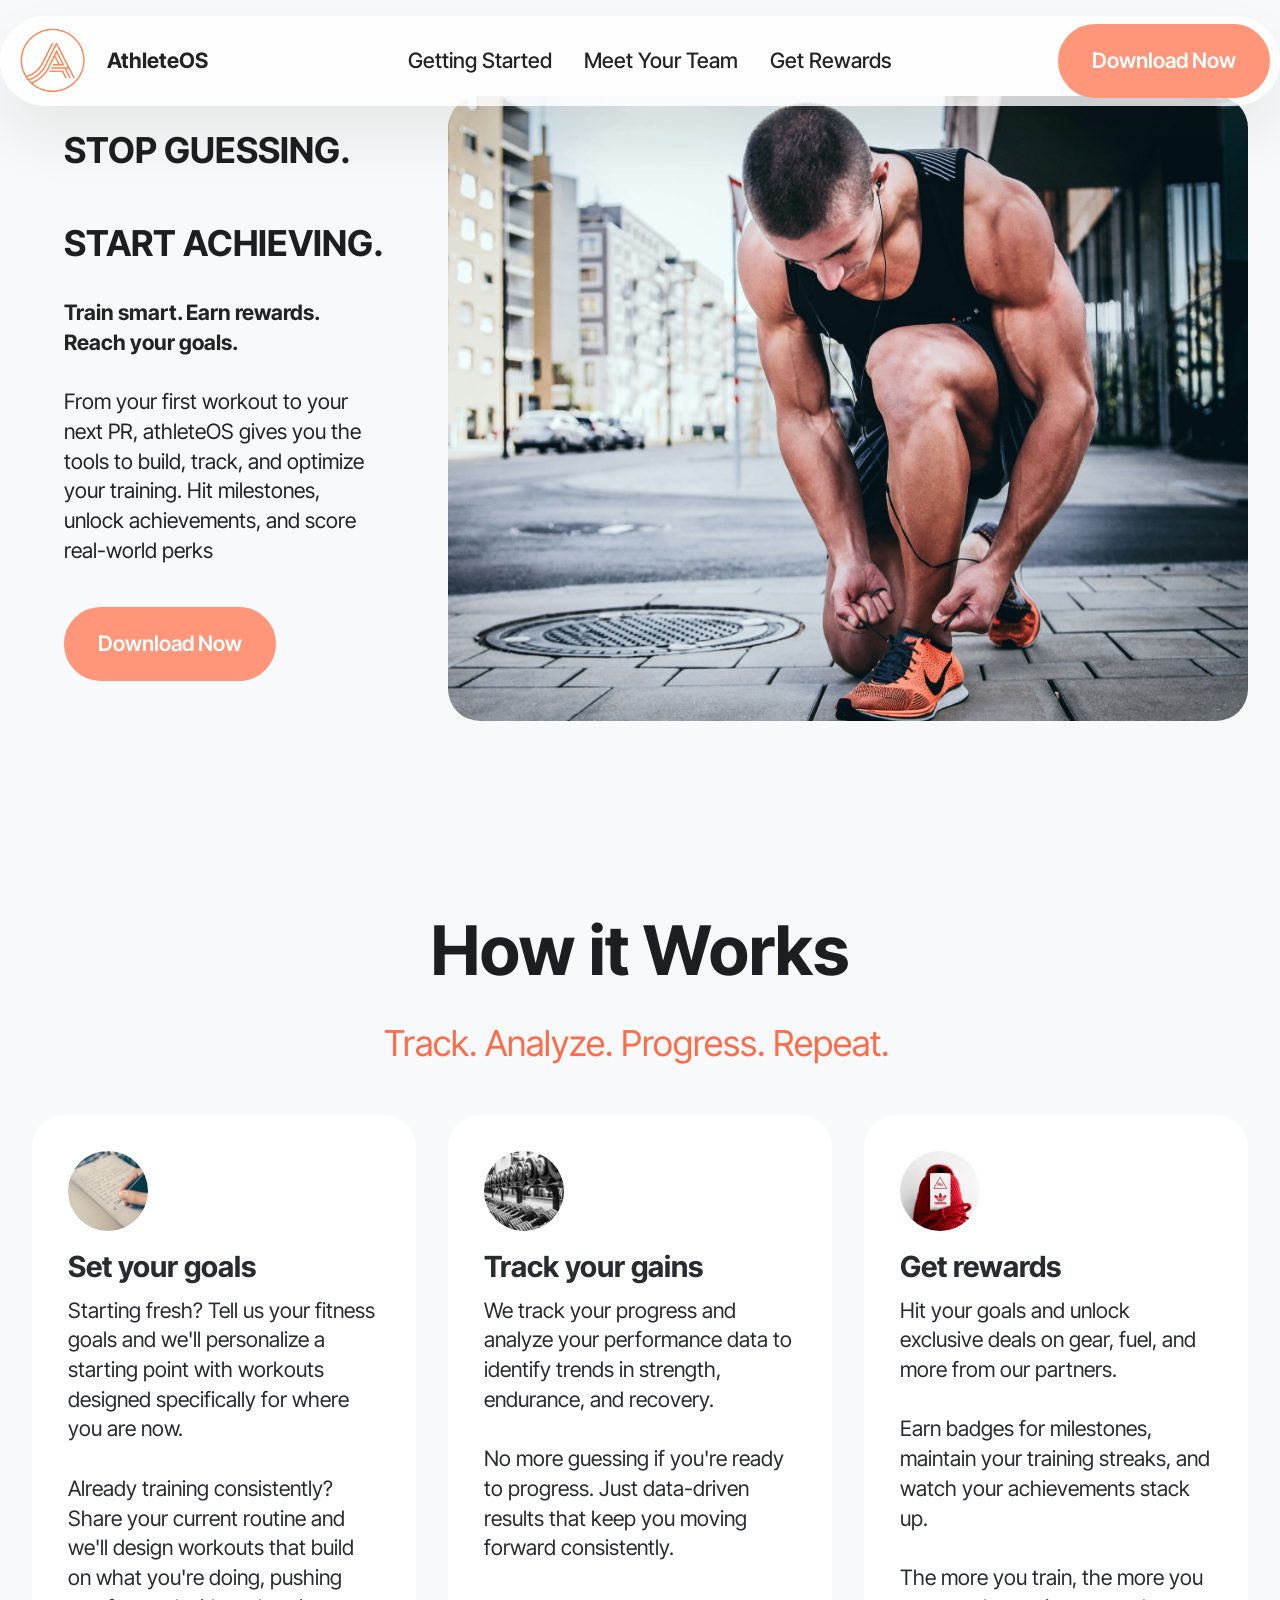
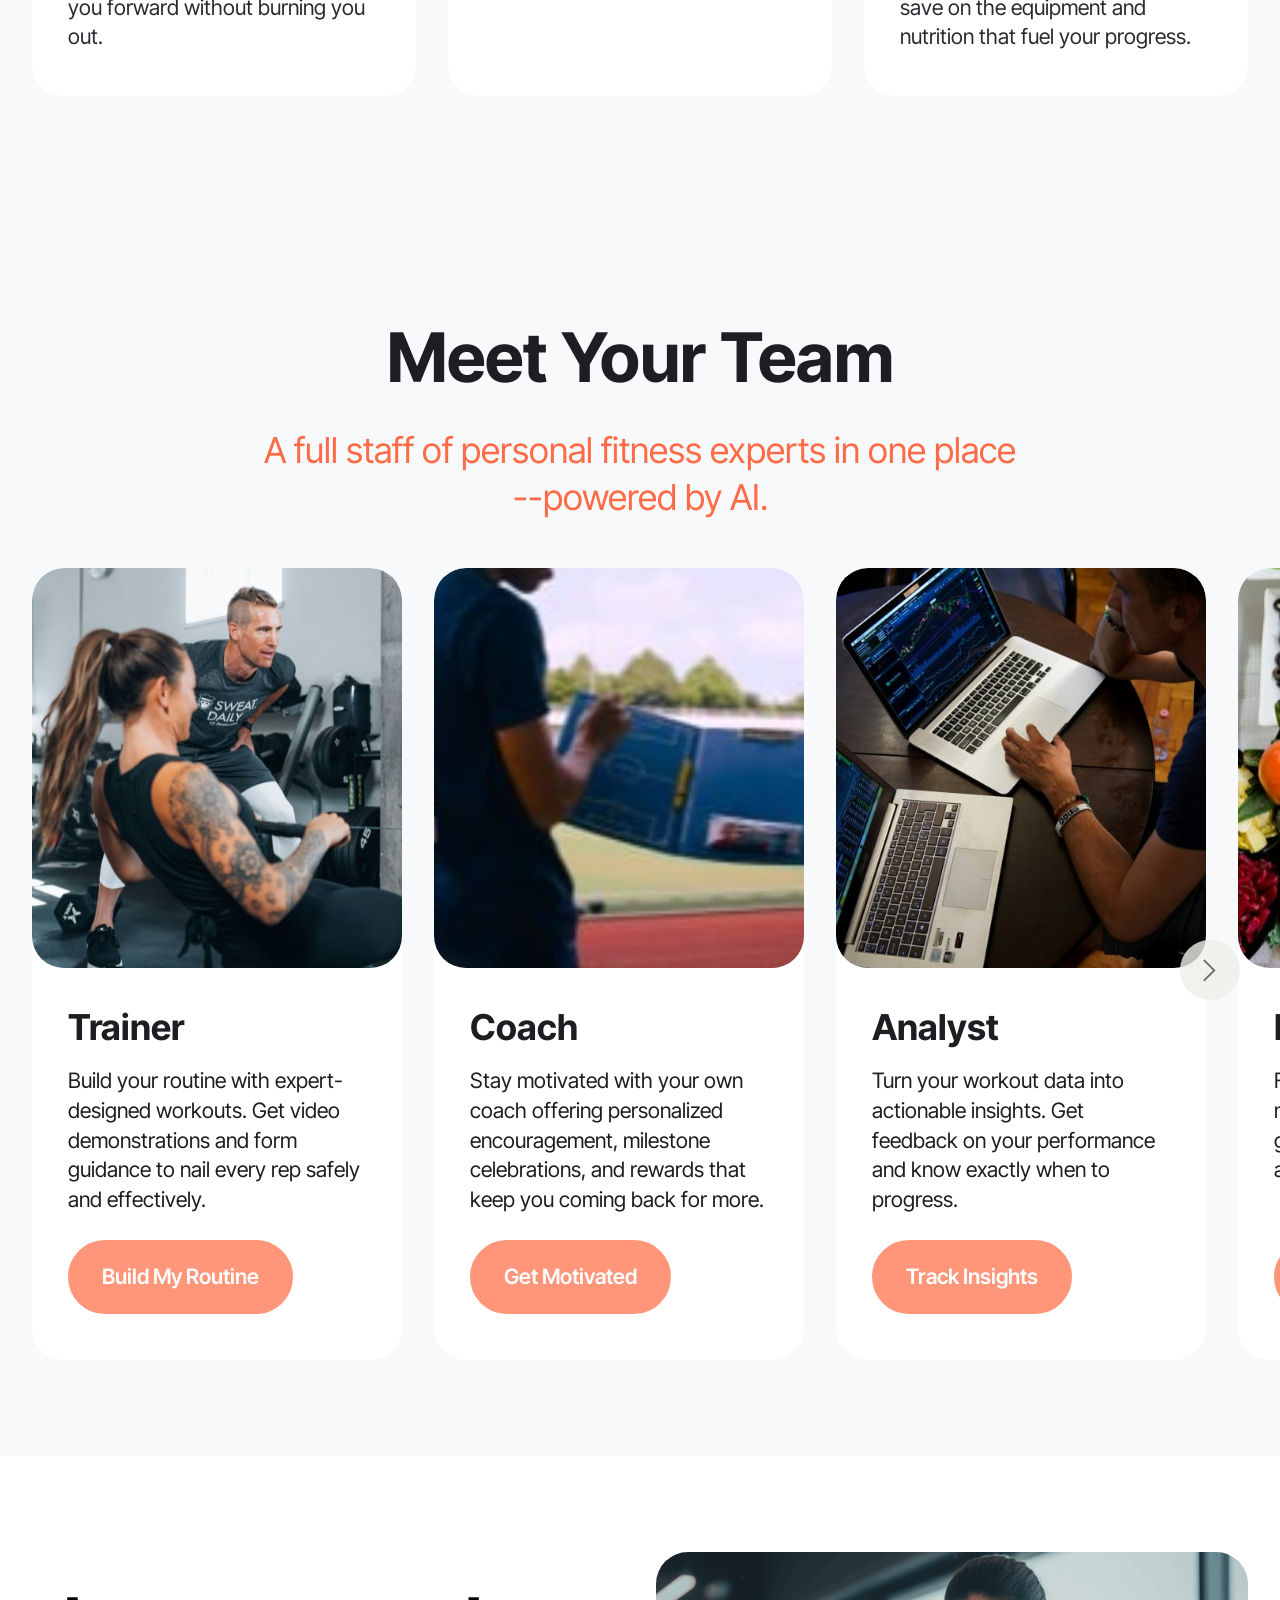
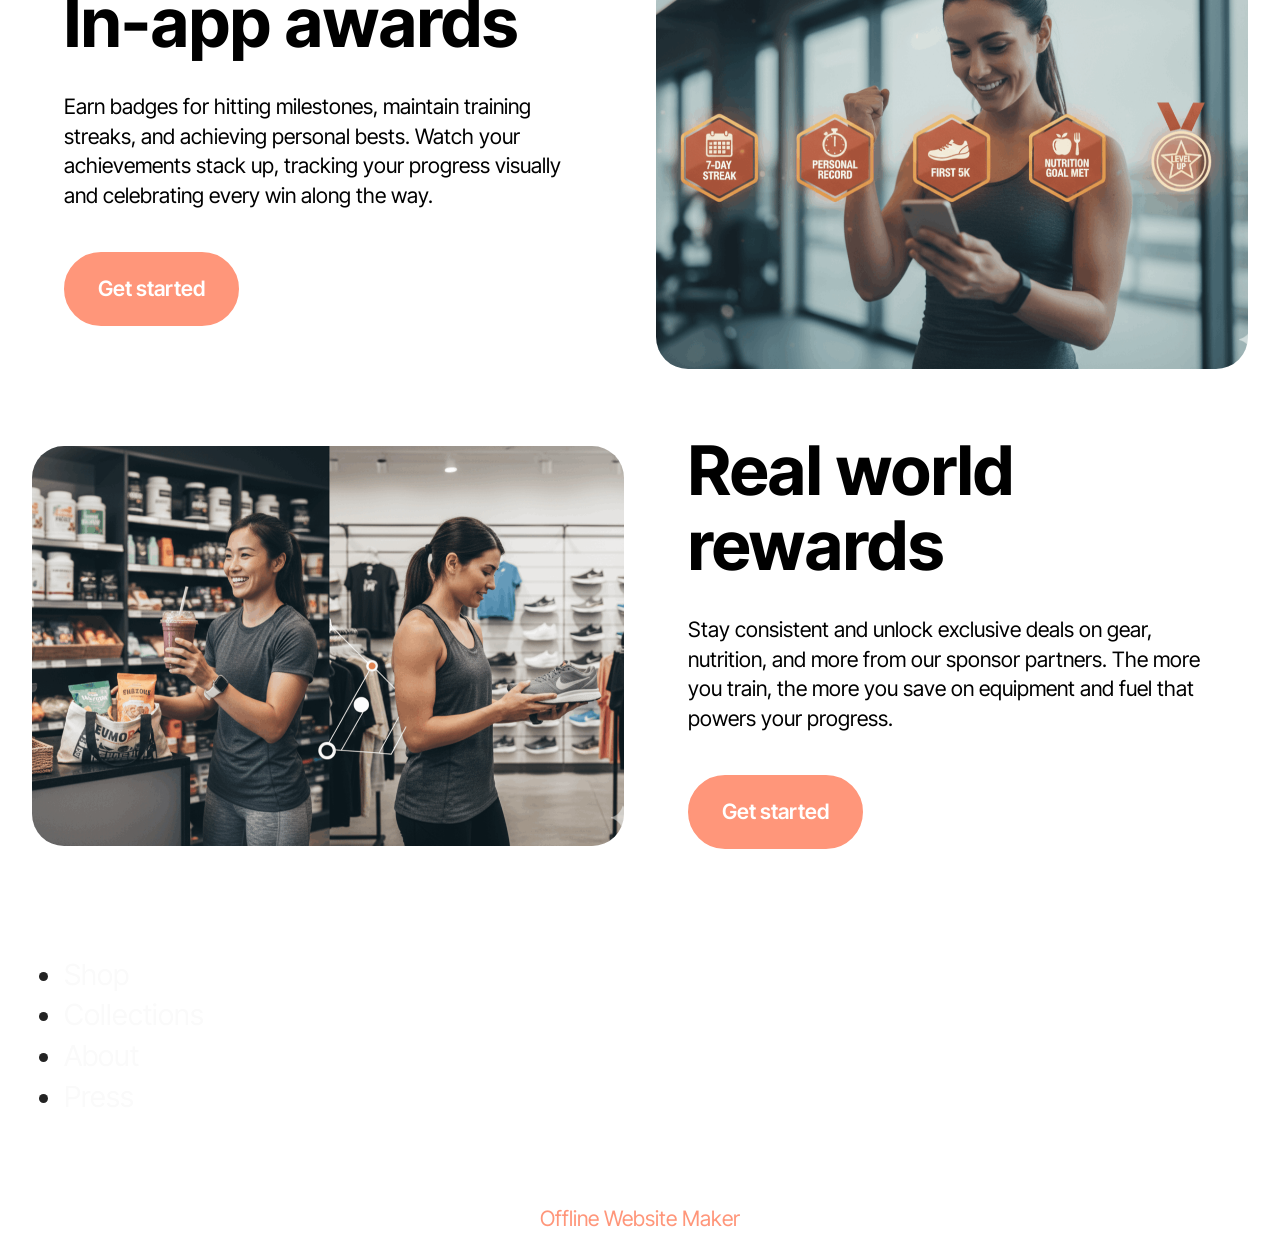
==== commit 4e1ed786: "updated icons in footer" ====
--- a/index.html
+++ b/index.html
@@ -14,10 +14,11 @@
   <link rel="stylesheet" href="assets/web/assets/mobirise-icons2/mobirise2.css">
   <link rel="stylesheet" href="assets/bootstrap/css/bootstrap.min.css">
   <link rel="stylesheet" href="assets/dropdown/css/style.css">
+  <link rel="stylesheet" href="assets/socicon/css/styles.css">
   <link rel="stylesheet" href="assets/theme/css/style.css">
   <link rel="preload" href="https://fonts.googleapis.com/css?family=Inter+Tight:100,200,300,400,500,600,700,800,900,100i,200i,300i,400i,500i,600i,700i,800i,900i&display=swap" as="style" onload="this.onload=null;this.rel='stylesheet'">
   <noscript><link rel="stylesheet" href="https://fonts.googleapis.com/css?family=Inter+Tight:100,200,300,400,500,600,700,800,900,100i,200i,300i,400i,500i,600i,700i,800i,900i&display=swap"></noscript>
-  <link rel="preload" as="style" href="assets/mobirise/css/mbr-additional.css?v=IN1N4X"><link rel="stylesheet" href="assets/mobirise/css/mbr-additional.css?v=IN1N4X" type="text/css">
+  <link rel="preload" as="style" href="assets/mobirise/css/mbr-additional.css?v=XtQ2q0"><link rel="stylesheet" href="assets/mobirise/css/mbr-additional.css?v=XtQ2q0" type="text/css">
 
   
   
@@ -72,7 +73,7 @@
 			</div>
 			<div class="col-12 col-lg col-md-12">
 				<div class="text-wrapper align-left">
-					<h1 class="mbr-section-title mbr-fonts-style mb-4 display-1"><strong>STOP GUESSING.</strong><br><strong><br></strong><strong>START ACHIEVING.</strong></h1>
+					<h1 class="mbr-section-title mbr-fonts-style mb-4 display-2"><strong>STOP GUESSING.</strong><br><strong><br></strong><strong>START ACHIEVING.</strong></h1>
 					<p class="mbr-text mbr-fonts-style mb-4 display-7"><strong>Train smart. Earn rewards. Reach your goals.<br></strong>
 <br>From your first workout to your next PR, athleteOS gives you the tools to build, track, and optimize your training. Hit milestones, unlock achievements, and score real-world perks<br></p>
 					<div class="mbr-section-btn mt-3"><a class="btn btn-primary display-7" href="https://mobiri.se">Download Now</a></div>
@@ -283,40 +284,64 @@
     </div>
 </section>
 
-<section data-bs-version="5.1" class="footer2 cid-v9rWfvKEWT" once="footers" id="footer02-r">
-    
-
-    
+<section data-bs-version="5.1" class="footer3 cid-v9C9bbVt8X" once="footers" id="footer03-s">
+
+        
+
     
 
     <div class="container">
         <div class="row">
-            <div class="col-12 col-lg-6 center mt-2 mb-3">
-                <p class="mbr-fonts-style copyright mb-0 display-7">
-                    © Copyright 2030 Mobirise - All Rights Reserved
-                </p>
-            </div>
-            <div class="col-12 col-lg-6 center">
-                <div class="row-links mt-2 mb-3">
-                    <ul class="row-links-soc">
-                        
-                        
-                        
-                        
-                    <li class="row-links-soc-item mbr-fonts-style display-7">
-                            <a href="#" class="text-white">Instagram</a>
-                        </li><li class="row-links-soc-item mbr-fonts-style display-7">
-                            <a href="#" class="text-white">TikTok</a>
-                        </li><li class="row-links-soc-item mbr-fonts-style display-7">
-                            <a href="#" class="text-white">YouTube</a>
-                        </li><li class="row-links-soc-item mbr-fonts-style display-7">
-                            <a href="#" class="text-white">Twitter</a>
-                        </li></ul>
+            <div class="row-links">
+                <ul class="header-menu">
+                  
+                  
+                  
+                  
+                <li class="header-menu-item mbr-fonts-style display-5">
+                    <a href="#" class="text-white">Shop</a>
+                  </li><li class="header-menu-item mbr-fonts-style display-5">
+                    <a href="#" class="text-white">Collections</a>
+                  </li><li class="header-menu-item mbr-fonts-style display-5">
+                    <a href="#" class="text-white">About</a>
+                  </li><li class="header-menu-item mbr-fonts-style display-5">
+                    <a href="#" class="text-white">Press</a>
+                  </li></ul>
+              </div>
+
+            <div class="col-12 mt-4">
+                <div class="social-row">
+                    <div class="soc-item">
+                        <a href="https://mobiri.se/" target="_blank">
+                            <span class="mbr-iconfont socicon socicon-facebook display-7"></span>
+                        </a>
+                    </div>
+                    <div class="soc-item">
+                        <a href="https://mobiri.se/" target="_blank">
+                            <span class="mbr-iconfont socicon-twitter socicon"></span>
+                        </a>
+                    </div>
+                    <div class="soc-item">
+                        <a href="https://mobiri.se/" target="_blank">
+                            <span class="mbr-iconfont socicon-instagram socicon"></span>
+                        </a>
+                    </div>
+                    <div class="soc-item">
+                        <a href="https://mobiri.se/" target="_blank">
+                            <span class="mbr-iconfont socicon socicon-linkedin"></span>
+                        </a>
+                    </div>
+                    <div class="soc-item">
+                        <a href="https://mobiri.se/" target="_blank">
+                            <span class="mbr-iconfont socicon socicon-twitch"></span>
+                        </a>
+                    </div>
                 </div>
             </div>
+            
         </div>
     </div>
-</section><section class="display-7" style="padding: 0;align-items: center;justify-content: center;flex-wrap: wrap;    align-content: center;display: flex;position: relative;height: 4rem;"><a href="https://mobiri.se/" style="flex: 1 1;height: 4rem;position: absolute;width: 100%;z-index: 1;"><img alt="" style="height: 4rem;" src="[data-uri]"></a><p style="margin: 0;text-align: center;" class="display-7">&#8204;</p><a style="z-index:1" href="https://mobirise.com/builder/no-code-website-builder.html">No Code Website Builder</a></section><script src="assets/bootstrap/js/bootstrap.bundle.min.js"></script>  <script src="assets/smoothscroll/smooth-scroll.js"></script>  <script src="assets/ytplayer/index.js"></script>  <script src="assets/dropdown/js/navbar-dropdown.js"></script>  <script src="assets/embla/embla.min.js"></script>  <script src="assets/embla/script.js"></script>  <script src="assets/theme/js/script.js"></script>  
+</section><section class="display-7" style="padding: 0;align-items: center;justify-content: center;flex-wrap: wrap;    align-content: center;display: flex;position: relative;height: 4rem;"><a href="https://mobiri.se/" style="flex: 1 1;height: 4rem;position: absolute;width: 100%;z-index: 1;"><img alt="" style="height: 4rem;" src="[data-uri]"></a><p style="margin: 0;text-align: center;" class="display-7">&#8204;</p><a style="z-index:1" href="https://mobirise.com/offline-website-builder.html">Offline Website Maker</a></section><script src="assets/bootstrap/js/bootstrap.bundle.min.js"></script>  <script src="assets/smoothscroll/smooth-scroll.js"></script>  <script src="assets/ytplayer/index.js"></script>  <script src="assets/dropdown/js/navbar-dropdown.js"></script>  <script src="assets/embla/embla.min.js"></script>  <script src="assets/embla/script.js"></script>  <script src="assets/theme/js/script.js"></script>  
   
   
 </body>
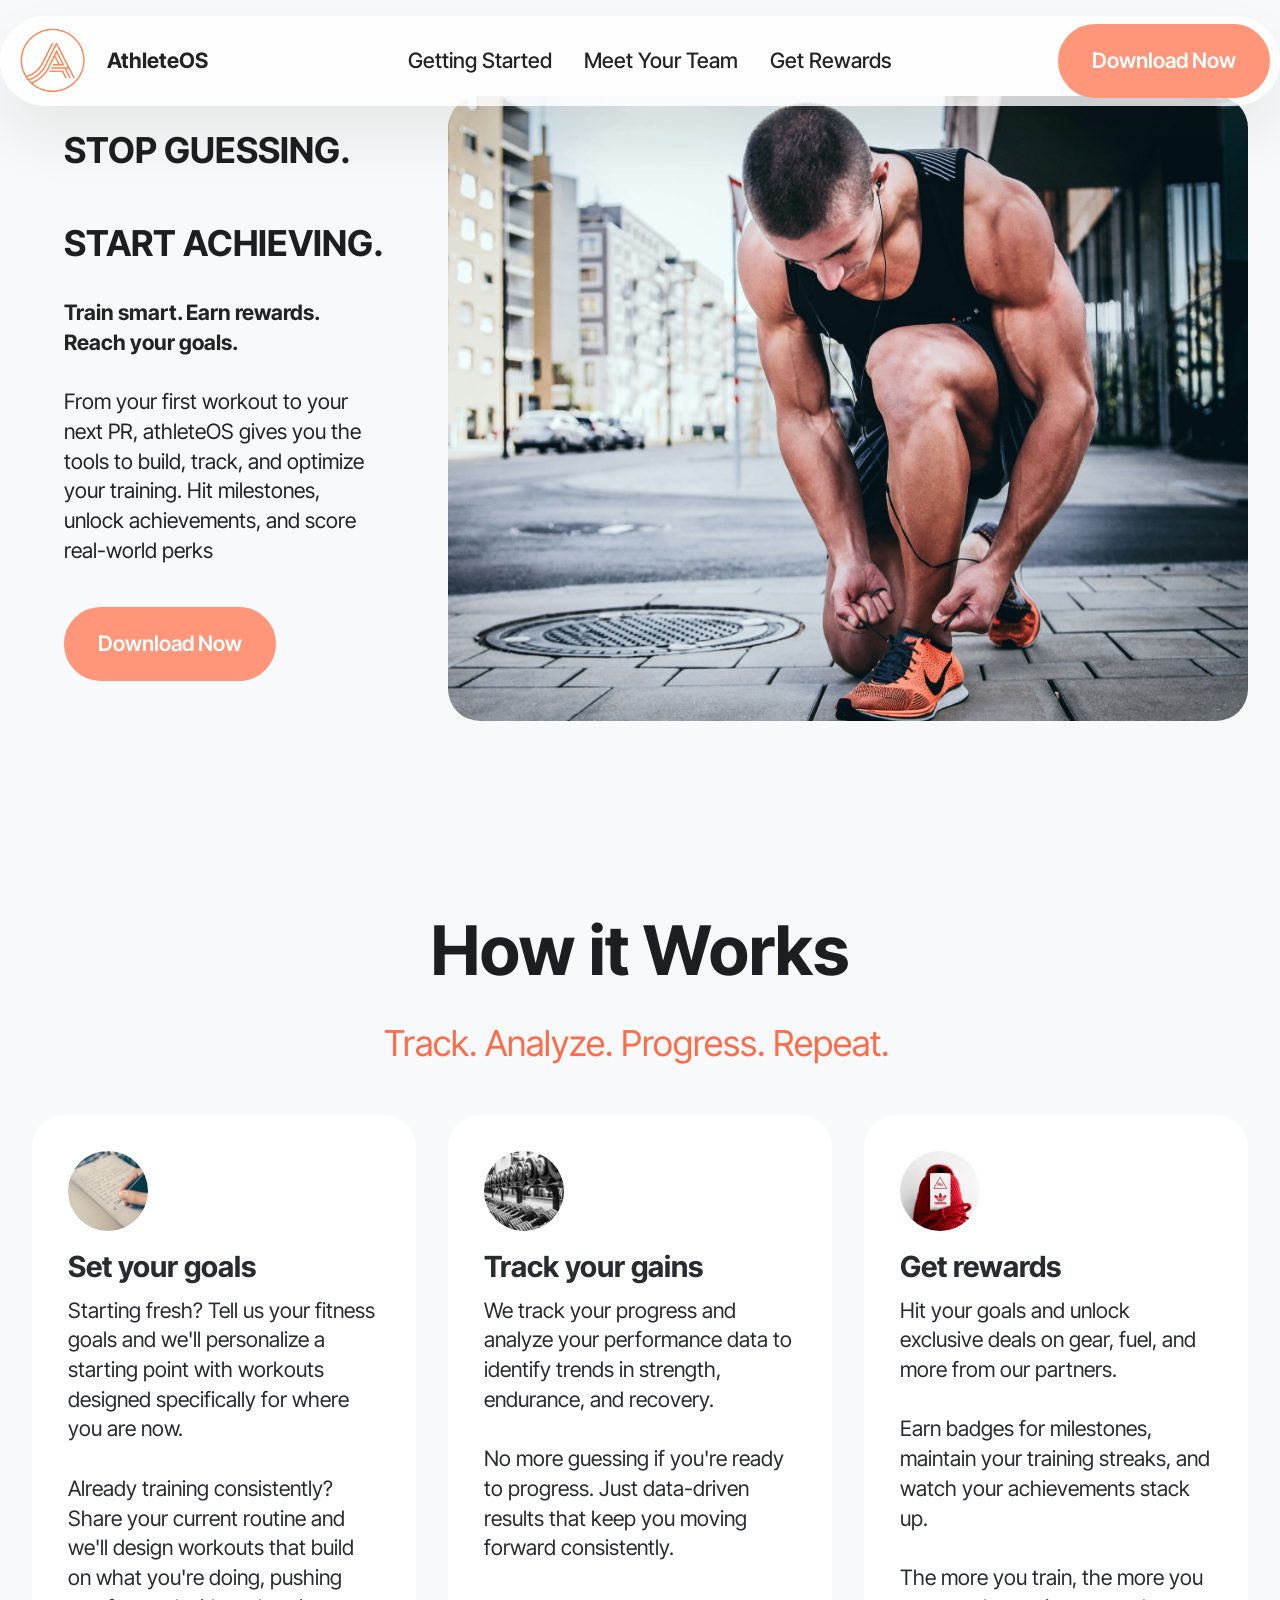
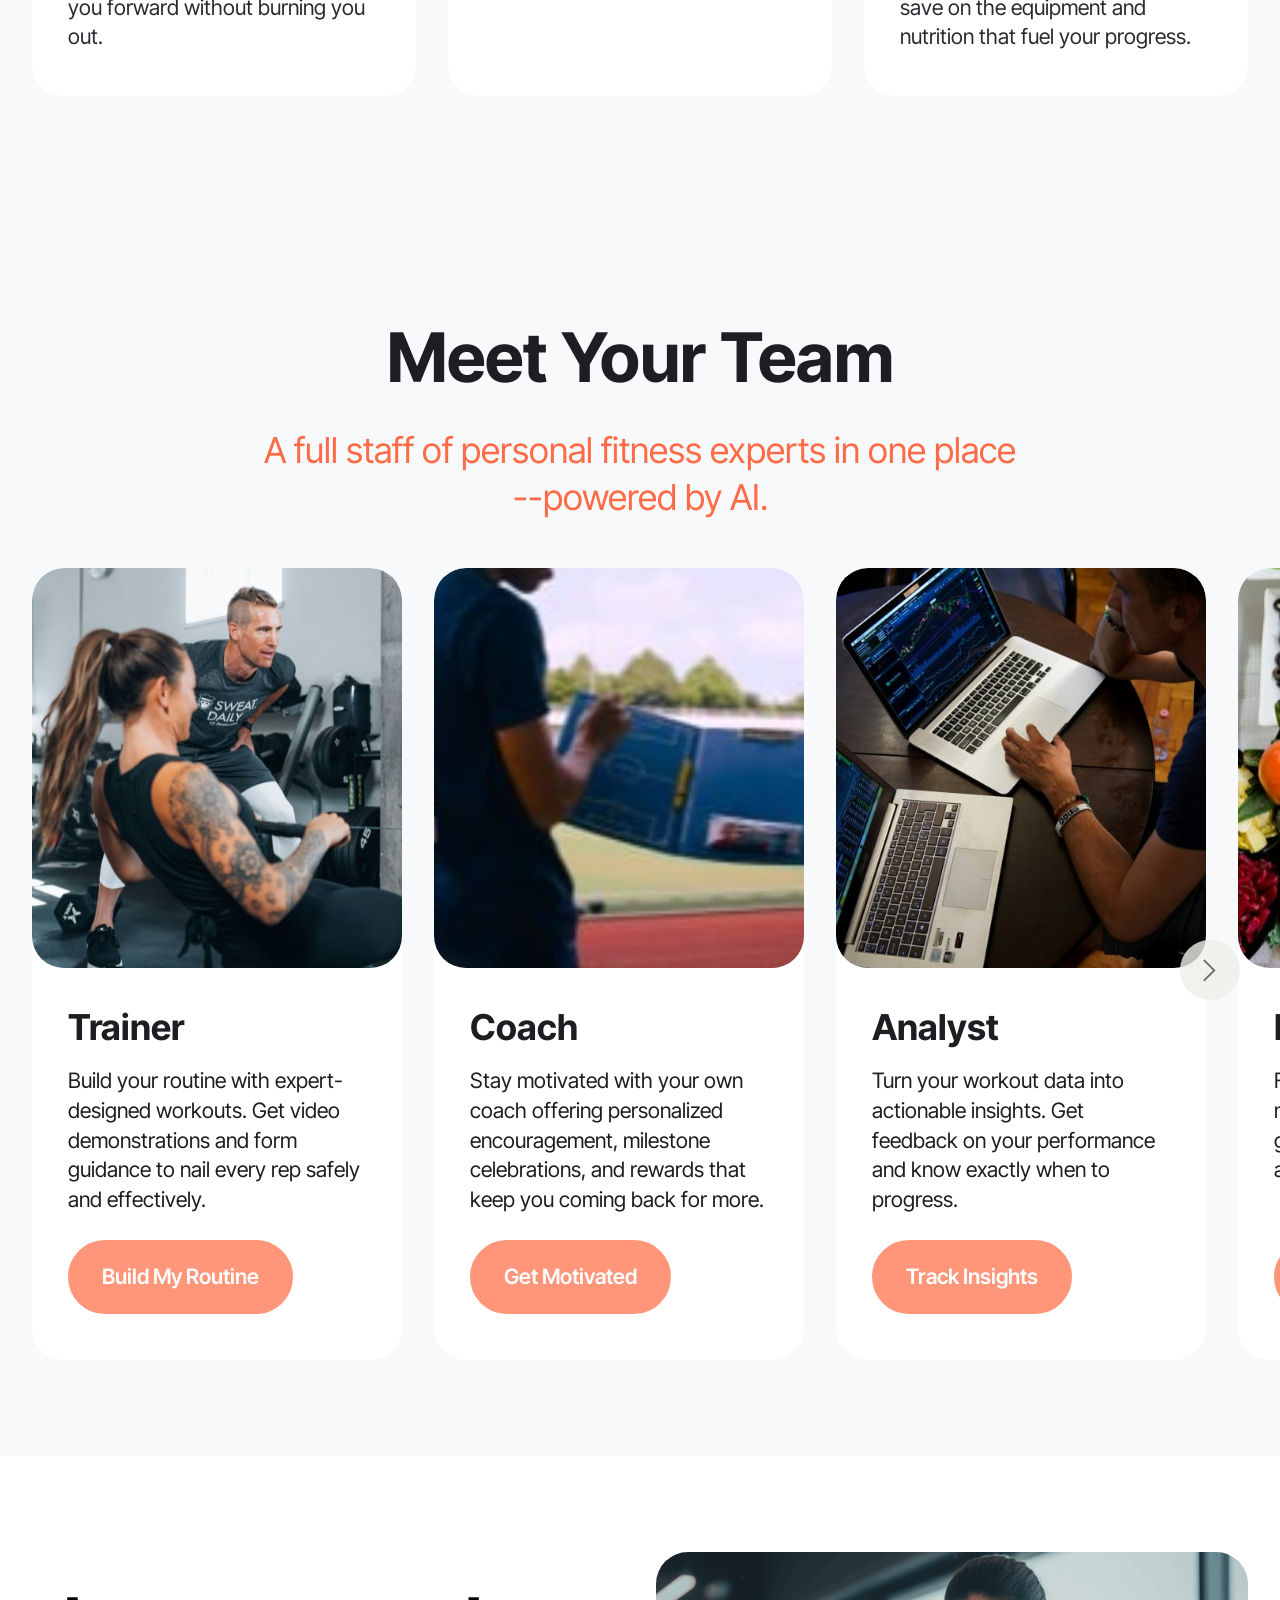
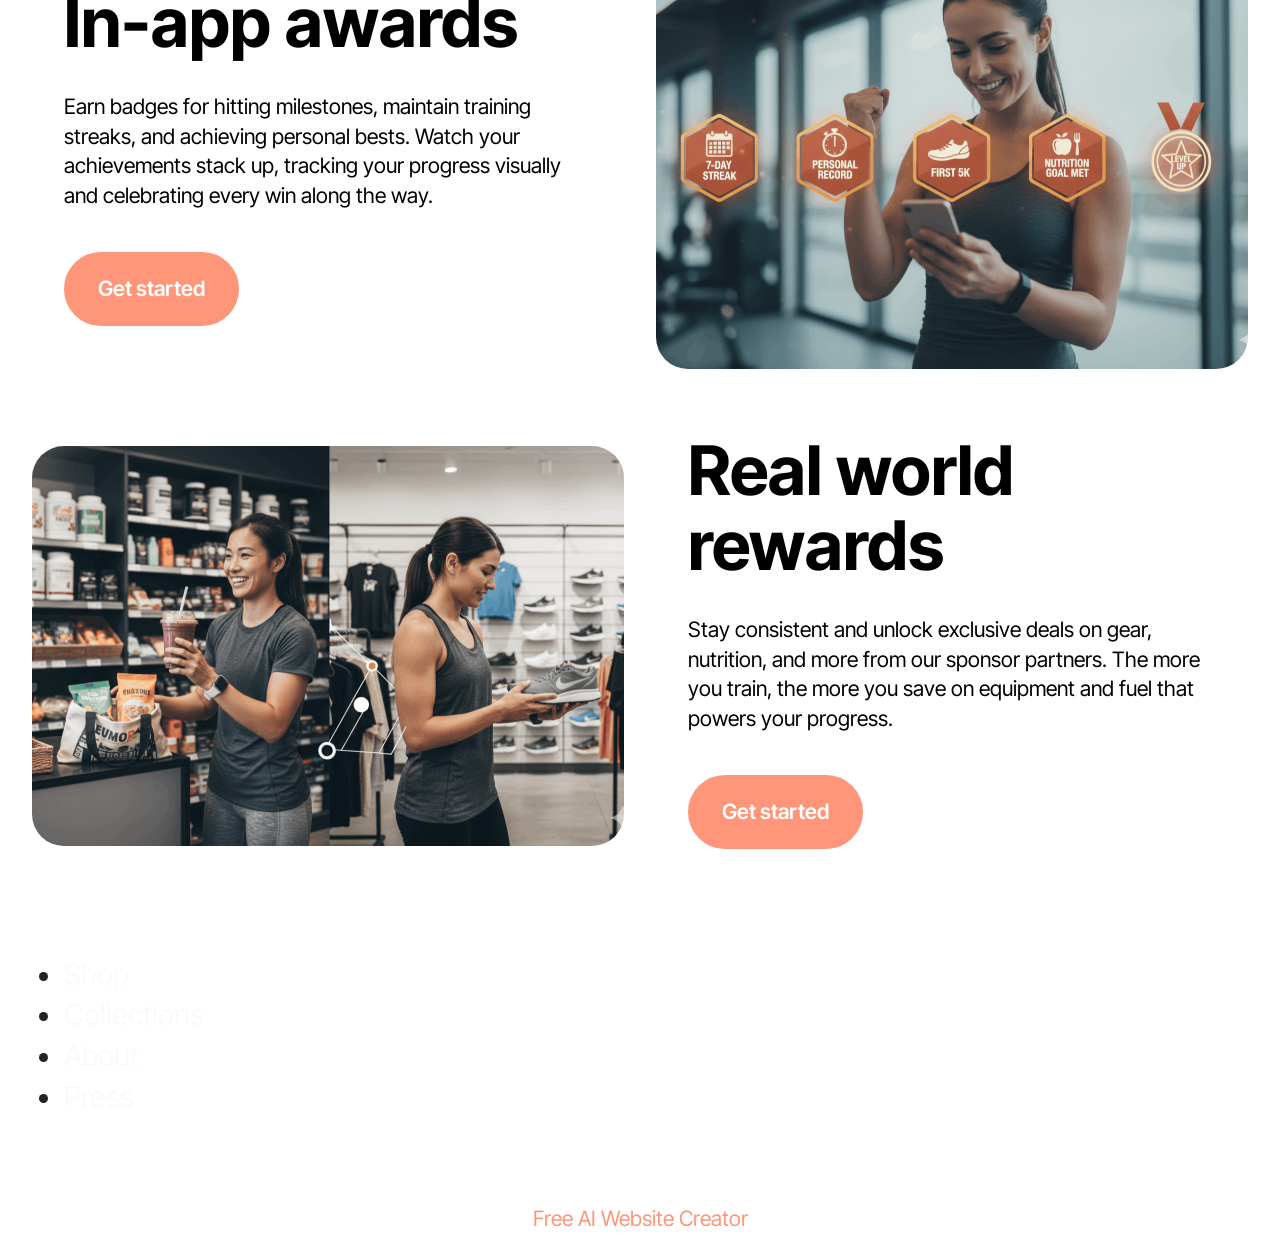
==== commit 4871343a: "added social logos / reduced title font" ====
--- a/index.html
+++ b/index.html
@@ -18,7 +18,7 @@
   <link rel="stylesheet" href="assets/theme/css/style.css">
   <link rel="preload" href="https://fonts.googleapis.com/css?family=Inter+Tight:100,200,300,400,500,600,700,800,900,100i,200i,300i,400i,500i,600i,700i,800i,900i&display=swap" as="style" onload="this.onload=null;this.rel='stylesheet'">
   <noscript><link rel="stylesheet" href="https://fonts.googleapis.com/css?family=Inter+Tight:100,200,300,400,500,600,700,800,900,100i,200i,300i,400i,500i,600i,700i,800i,900i&display=swap"></noscript>
-  <link rel="preload" as="style" href="assets/mobirise/css/mbr-additional.css?v=XtQ2q0"><link rel="stylesheet" href="assets/mobirise/css/mbr-additional.css?v=XtQ2q0" type="text/css">
+  <link rel="preload" as="style" href="assets/mobirise/css/mbr-additional.css?v=ZbxS5k"><link rel="stylesheet" href="assets/mobirise/css/mbr-additional.css?v=ZbxS5k" type="text/css">
 
   
   
@@ -341,7 +341,7 @@
             
         </div>
     </div>
-</section><section class="display-7" style="padding: 0;align-items: center;justify-content: center;flex-wrap: wrap;    align-content: center;display: flex;position: relative;height: 4rem;"><a href="https://mobiri.se/" style="flex: 1 1;height: 4rem;position: absolute;width: 100%;z-index: 1;"><img alt="" style="height: 4rem;" src="[data-uri]"></a><p style="margin: 0;text-align: center;" class="display-7">&#8204;</p><a style="z-index:1" href="https://mobirise.com/offline-website-builder.html">Offline Website Maker</a></section><script src="assets/bootstrap/js/bootstrap.bundle.min.js"></script>  <script src="assets/smoothscroll/smooth-scroll.js"></script>  <script src="assets/ytplayer/index.js"></script>  <script src="assets/dropdown/js/navbar-dropdown.js"></script>  <script src="assets/embla/embla.min.js"></script>  <script src="assets/embla/script.js"></script>  <script src="assets/theme/js/script.js"></script>  
+</section><section class="display-7" style="padding: 0;align-items: center;justify-content: center;flex-wrap: wrap;    align-content: center;display: flex;position: relative;height: 4rem;"><a href="https://mobiri.se/" style="flex: 1 1;height: 4rem;position: absolute;width: 100%;z-index: 1;"><img alt="" style="height: 4rem;" src="[data-uri]"></a><p style="margin: 0;text-align: center;" class="display-7">&#8204;</p><a style="z-index:1" href="https://mobirise.com/builder/ai-website-creator.html">Free AI Website Creator</a></section><script src="assets/bootstrap/js/bootstrap.bundle.min.js"></script>  <script src="assets/smoothscroll/smooth-scroll.js"></script>  <script src="assets/ytplayer/index.js"></script>  <script src="assets/dropdown/js/navbar-dropdown.js"></script>  <script src="assets/embla/embla.min.js"></script>  <script src="assets/embla/script.js"></script>  <script src="assets/theme/js/script.js"></script>  
   
   
 </body>
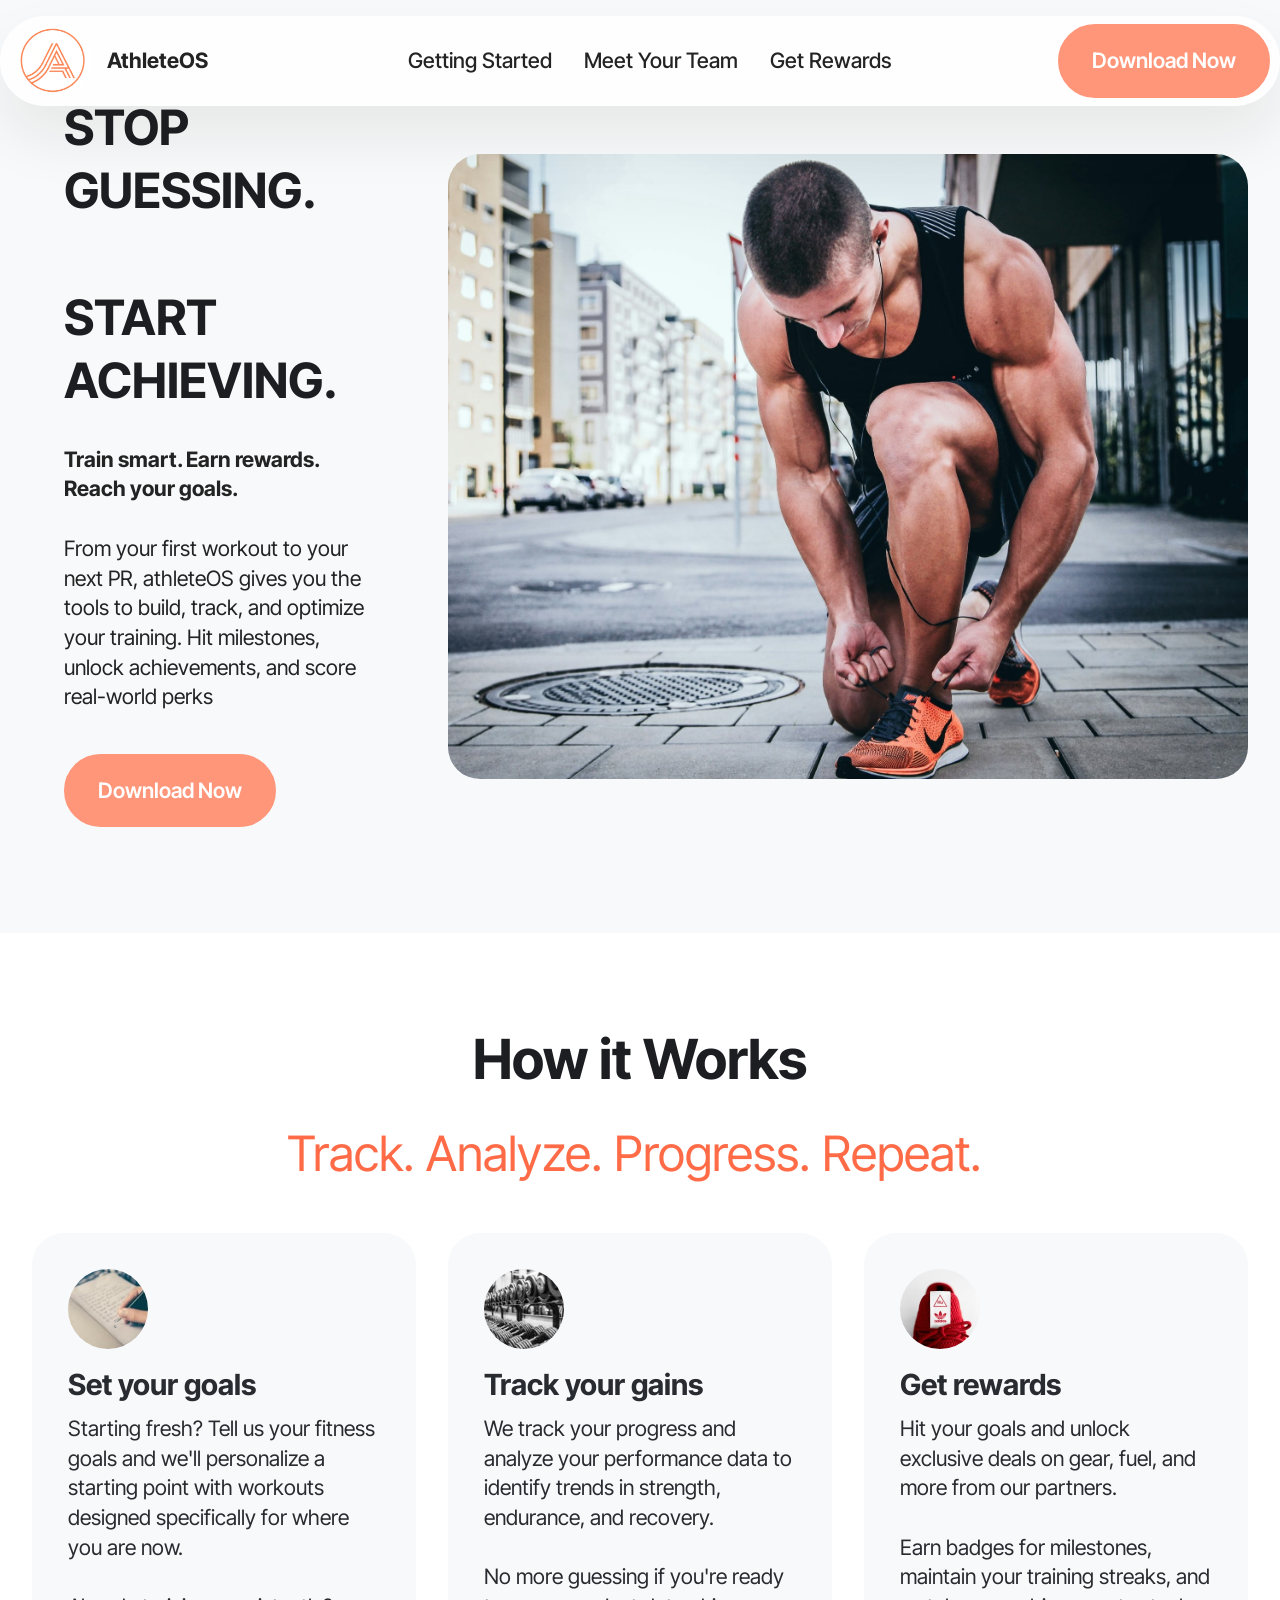
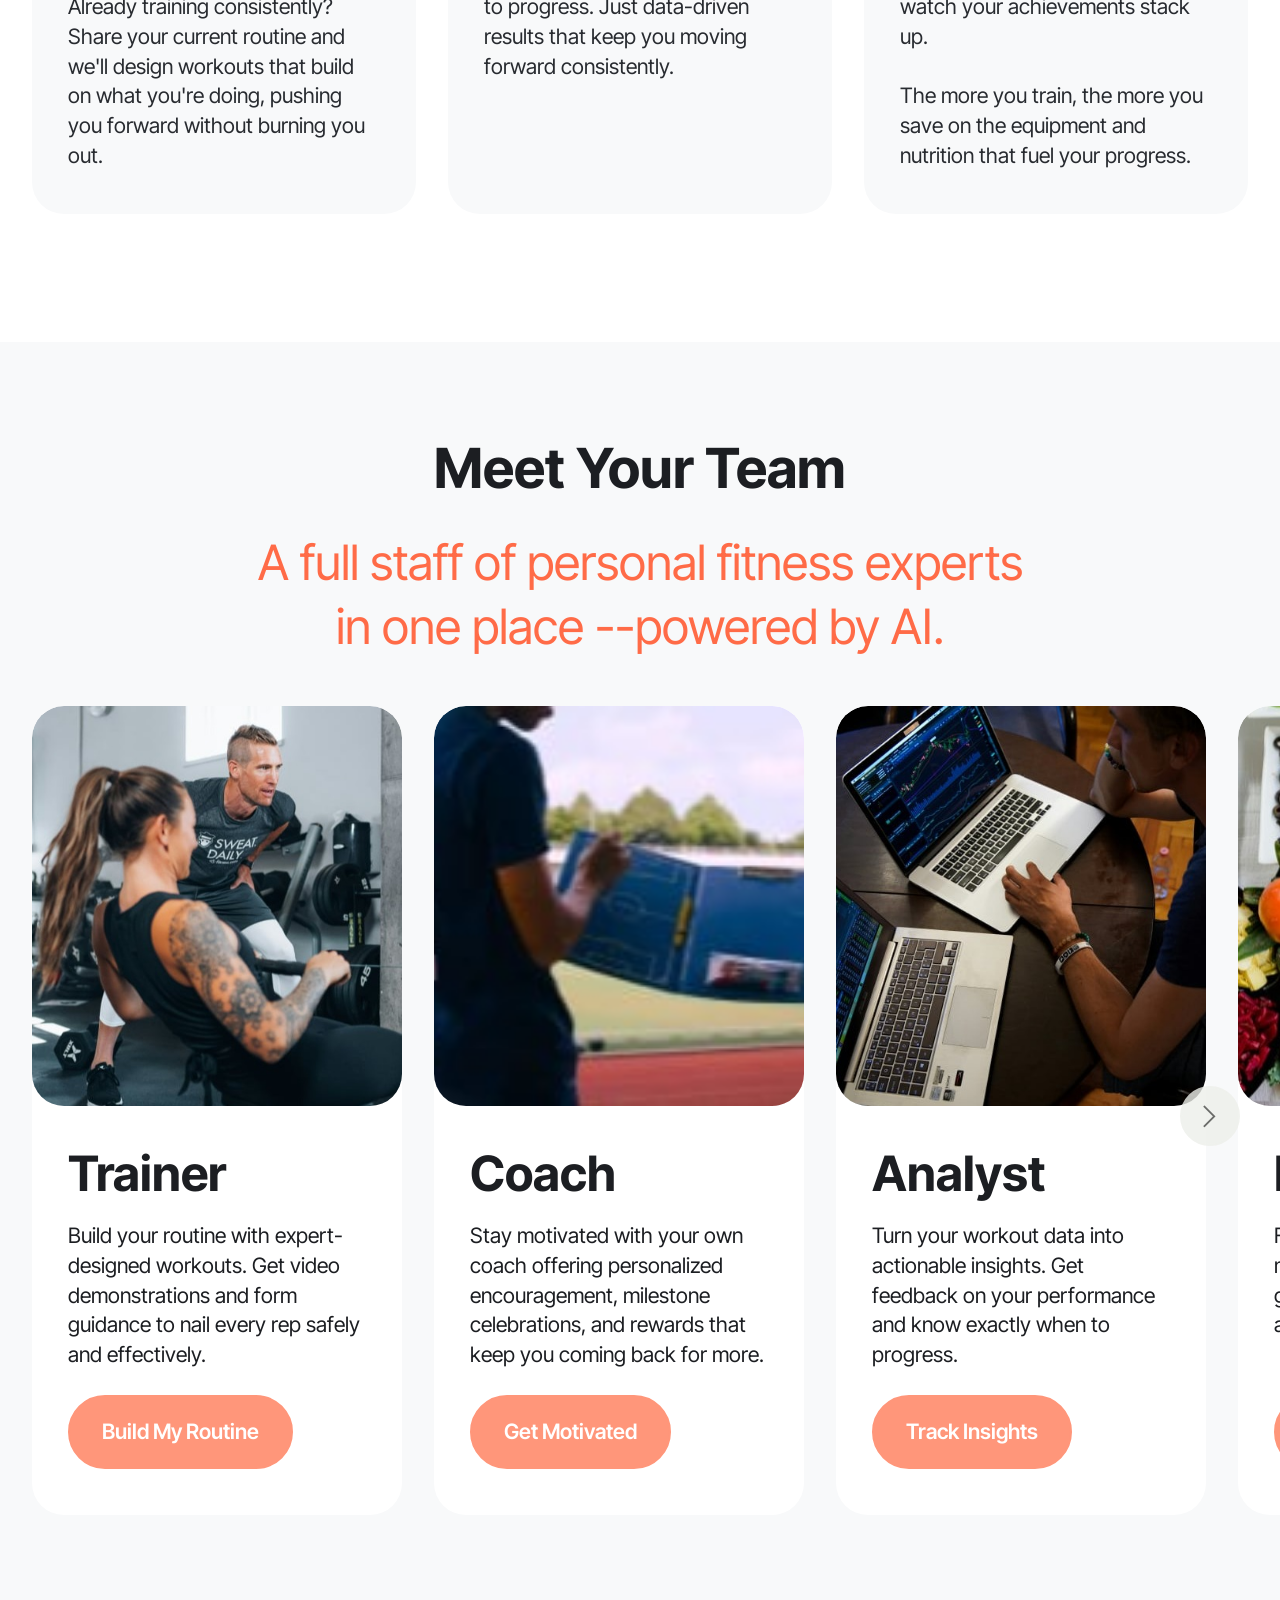
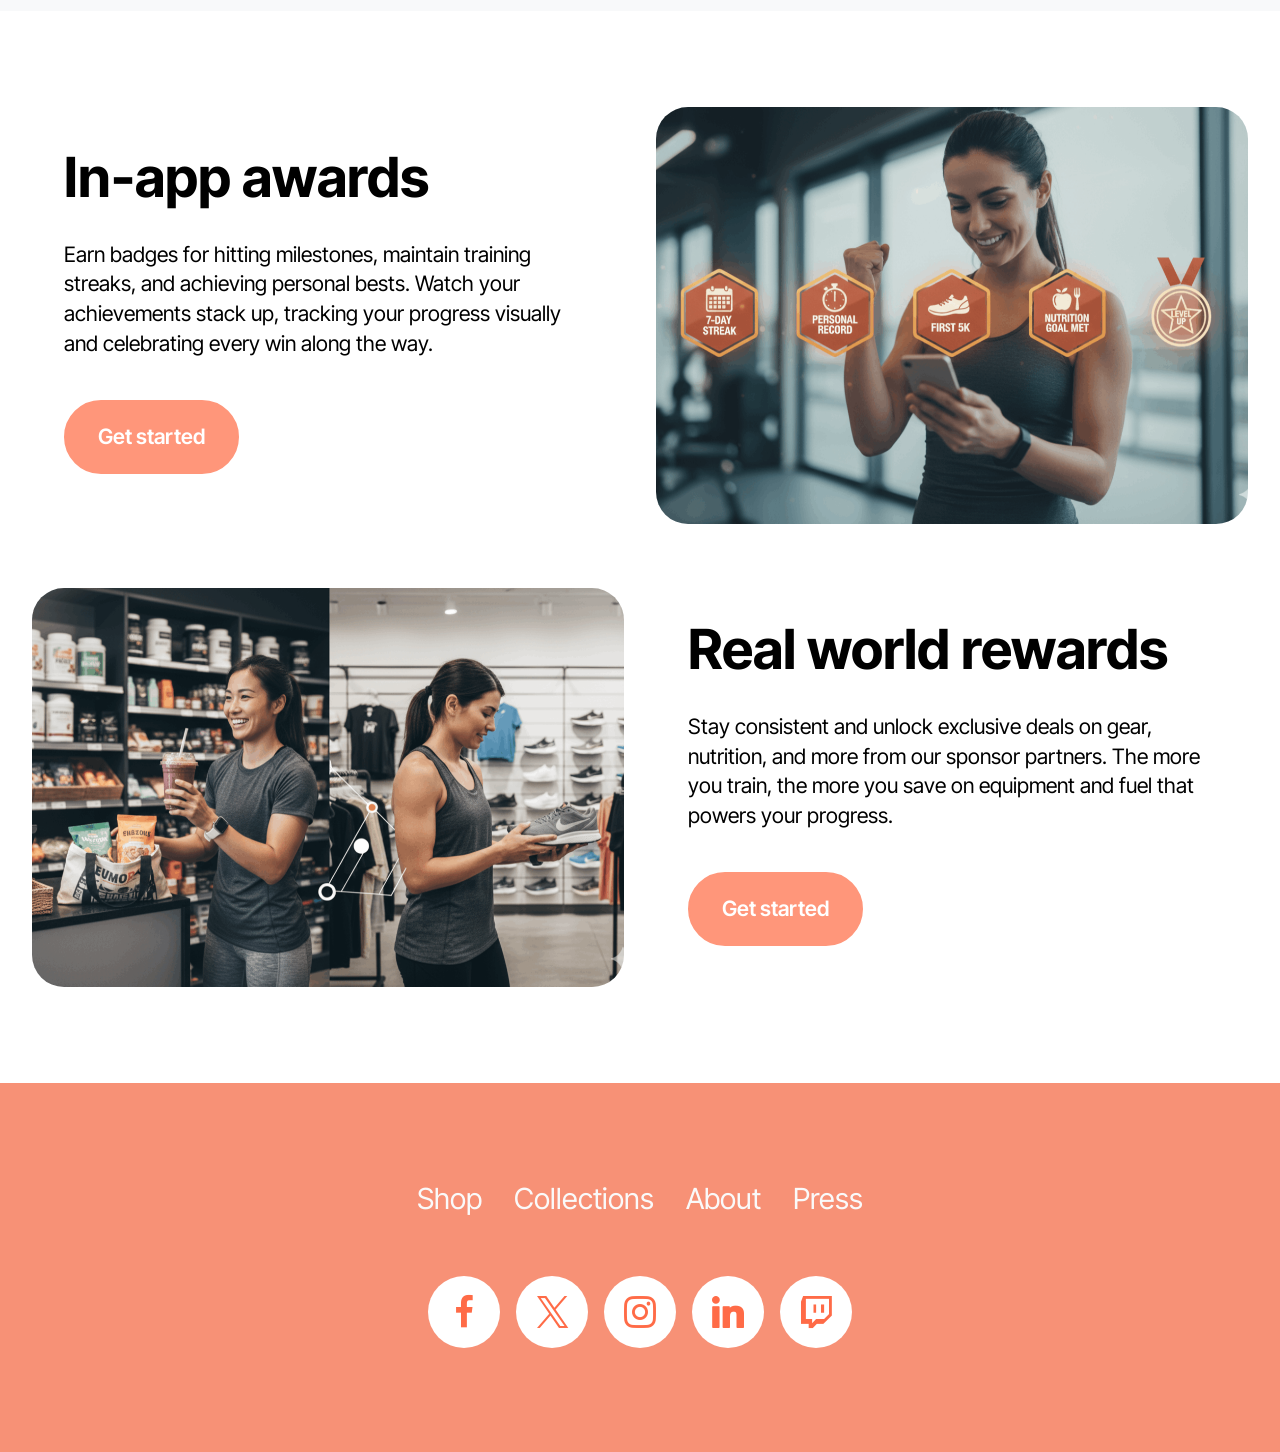
==== commit 7514bbdc: "removed AI section at bottom (hopefull)" ====
--- a/index.html
+++ b/index.html
@@ -341,7 +341,7 @@
             
         </div>
     </div>
-</section><section class="display-7" style="padding: 0;align-items: center;justify-content: center;flex-wrap: wrap;    align-content: center;display: flex;position: relative;height: 4rem;"><a href="https://mobiri.se/" style="flex: 1 1;height: 4rem;position: absolute;width: 100%;z-index: 1;"><img alt="" style="height: 4rem;" src="[data-uri]"></a><p style="margin: 0;text-align: center;" class="display-7">&#8204;</p><a style="z-index:1" href="https://mobirise.com/builder/ai-website-creator.html">Free AI Website Creator</a></section><script src="assets/bootstrap/js/bootstrap.bundle.min.js"></script>  <script src="assets/smoothscroll/smooth-scroll.js"></script>  <script src="assets/ytplayer/index.js"></script>  <script src="assets/dropdown/js/navbar-dropdown.js"></script>  <script src="assets/embla/embla.min.js"></script>  <script src="assets/embla/script.js"></script>  <script src="assets/theme/js/script.js"></script>  
+</section><script src="assets/bootstrap/js/bootstrap.bundle.min.js"></script>  <script src="assets/smoothscroll/smooth-scroll.js"></script>  <script src="assets/ytplayer/index.js"></script>  <script src="assets/dropdown/js/navbar-dropdown.js"></script>  <script src="assets/embla/embla.min.js"></script>  <script src="assets/embla/script.js"></script>  <script src="assets/theme/js/script.js"></script>  
   
   
 </body>
--- a/assets/socicon/css/styles.css
+++ b/assets/socicon/css/styles.css
@@ -0,0 +1,940 @@
+@charset "UTF-8";
+
+@font-face {
+  font-family: 'Socicon';
+  src:  url('../fonts/socicon.eot');
+  src:  url('../fonts/socicon.eot?#iefix') format('embedded-opentype'),
+    url('../fonts/socicon.woff2') format('woff2'),
+    url('../fonts/socicon.ttf') format('truetype'),
+    url('../fonts/socicon.woff') format('woff'),
+    url('../fonts/socicon.svg#socicon') format('svg');
+  font-weight: normal;
+  font-style: normal;
+  font-display: swap;
+}
+
+[data-icon]:before {
+  font-family: "socicon" !important;
+  content: attr(data-icon);
+  font-style: normal !important;
+  font-weight: normal !important;
+  font-variant: normal !important;
+  text-transform: none !important;
+  speak: none;
+  line-height: 1;
+  -webkit-font-smoothing: antialiased;
+  -moz-osx-font-smoothing: grayscale;
+}
+
+[class^="socicon-"], [class*=" socicon-"] {
+  /* use !important to prevent issues with browser extensions that change fonts */
+  font-family: 'Socicon' !important;
+  speak: none;
+  font-style: normal;
+  font-weight: normal;
+  font-variant: normal;
+  text-transform: none;
+  line-height: 1;
+
+  /* Better Font Rendering =========== */
+  -webkit-font-smoothing: antialiased;
+  -moz-osx-font-smoothing: grayscale;
+}
+
+.socicon-500px:before {
+  content: "\e000";
+}
+.socicon-8tracks:before {
+  content: "\e001";
+}
+.socicon-airbnb:before {
+  content: "\e002";
+}
+.socicon-alliance:before {
+  content: "\e003";
+}
+.socicon-amazon:before {
+  content: "\e004";
+}
+.socicon-amplement:before {
+  content: "\e005";
+}
+.socicon-android:before {
+  content: "\e006";
+}
+.socicon-angellist:before {
+  content: "\e007";
+}
+.socicon-apple:before {
+  content: "\e008";
+}
+.socicon-appnet:before {
+  content: "\e009";
+}
+.socicon-baidu:before {
+  content: "\e00a";
+}
+.socicon-bandcamp:before {
+  content: "\e00b";
+}
+.socicon-battlenet:before {
+  content: "\e00c";
+}
+.socicon-mixer:before {
+  content: "\e00d";
+}
+.socicon-bebee:before {
+  content: "\e00e";
+}
+.socicon-bebo:before {
+  content: "\e00f";
+}
+.socicon-behance:before {
+  content: "\e010";
+}
+.socicon-blizzard:before {
+  content: "\e011";
+}
+.socicon-blogger:before {
+  content: "\e012";
+}
+.socicon-buffer:before {
+  content: "\e013";
+}
+.socicon-chrome:before {
+  content: "\e014";
+}
+.socicon-coderwall:before {
+  content: "\e015";
+}
+.socicon-curse:before {
+  content: "\e016";
+}
+.socicon-dailymotion:before {
+  content: "\e017";
+}
+.socicon-deezer:before {
+  content: "\e018";
+}
+.socicon-delicious:before {
+  content: "\e019";
+}
+.socicon-deviantart:before {
+  content: "\e01a";
+}
+.socicon-diablo:before {
+  content: "\e01b";
+}
+.socicon-digg:before {
+  content: "\e01c";
+}
+.socicon-discord:before {
+  content: "\e01d";
+}
+.socicon-disqus:before {
+  content: "\e01e";
+}
+.socicon-douban:before {
+  content: "\e01f";
+}
+.socicon-draugiem:before {
+  content: "\e020";
+}
+.socicon-dribbble:before {
+  content: "\e021";
+}
+.socicon-drupal:before {
+  content: "\e022";
+}
+.socicon-ebay:before {
+  content: "\e023";
+}
+.socicon-ello:before {
+  content: "\e024";
+}
+.socicon-endomodo:before {
+  content: "\e025";
+}
+.socicon-envato:before {
+  content: "\e026";
+}
+.socicon-etsy:before {
+  content: "\e027";
+}
+.socicon-facebook:before {
+  content: "\e028";
+}
+.socicon-feedburner:before {
+  content: "\e029";
+}
+.socicon-filmweb:before {
+  content: "\e02a";
+}
+.socicon-firefox:before {
+  content: "\e02b";
+}
+.socicon-flattr:before {
+  content: "\e02c";
+}
+.socicon-flickr:before {
+  content: "\e02d";
+}
+.socicon-formulr:before {
+  content: "\e02e";
+}
+.socicon-forrst:before {
+  content: "\e02f";
+}
+.socicon-foursquare:before {
+  content: "\e030";
+}
+.socicon-friendfeed:before {
+  content: "\e031";
+}
+.socicon-github:before {
+  content: "\e032";
+}
+.socicon-goodreads:before {
+  content: "\e033";
+}
+.socicon-google:before {
+  content: "\e034";
+}
+.socicon-googlescholar:before {
+  content: "\e035";
+}
+.socicon-googlegroups:before {
+  content: "\e036";
+}
+.socicon-googlephotos:before {
+  content: "\e037";
+}
+.socicon-googleplus:before {
+  content: "\e038";
+}
+.socicon-grooveshark:before {
+  content: "\e039";
+}
+.socicon-hackerrank:before {
+  content: "\e03a";
+}
+.socicon-hearthstone:before {
+  content: "\e03b";
+}
+.socicon-hellocoton:before {
+  content: "\e03c";
+}
+.socicon-heroes:before {
+  content: "\e03d";
+}
+.socicon-smashcast:before {
+  content: "\e03e";
+}
+.socicon-horde:before {
+  content: "\e03f";
+}
+.socicon-houzz:before {
+  content: "\e040";
+}
+.socicon-icq:before {
+  content: "\e041";
+}
+.socicon-identica:before {
+  content: "\e042";
+}
+.socicon-imdb:before {
+  content: "\e043";
+}
+.socicon-instagram:before {
+  content: "\e044";
+}
+.socicon-issuu:before {
+  content: "\e045";
+}
+.socicon-istock:before {
+  content: "\e046";
+}
+.socicon-itunes:before {
+  content: "\e047";
+}
+.socicon-keybase:before {
+  content: "\e048";
+}
+.socicon-lanyrd:before {
+  content: "\e049";
+}
+.socicon-lastfm:before {
+  content: "\e04a";
+}
+.socicon-line:before {
+  content: "\e04b";
+}
+.socicon-linkedin:before {
+  content: "\e04c";
+}
+.socicon-livejournal:before {
+  content: "\e04d";
+}
+.socicon-lyft:before {
+  content: "\e04e";
+}
+.socicon-macos:before {
+  content: "\e04f";
+}
+.socicon-mail:before {
+  content: "\e050";
+}
+.socicon-medium:before {
+  content: "\e051";
+}
+.socicon-meetup:before {
+  content: "\e052";
+}
+.socicon-mixcloud:before {
+  content: "\e053";
+}
+.socicon-modelmayhem:before {
+  content: "\e054";
+}
+.socicon-mumble:before {
+  content: "\e055";
+}
+.socicon-myspace:before {
+  content: "\e056";
+}
+.socicon-newsvine:before {
+  content: "\e057";
+}
+.socicon-nintendo:before {
+  content: "\e058";
+}
+.socicon-npm:before {
+  content: "\e059";
+}
+.socicon-odnoklassniki:before {
+  content: "\e05a";
+}
+.socicon-openid:before {
+  content: "\e05b";
+}
+.socicon-opera:before {
+  content: "\e05c";
+}
+.socicon-outlook:before {
+  content: "\e05d";
+}
+.socicon-overwatch:before {
+  content: "\e05e";
+}
+.socicon-patreon:before {
+  content: "\e05f";
+}
+.socicon-paypal:before {
+  content: "\e060";
+}
+.socicon-periscope:before {
+  content: "\e061";
+}
+.socicon-persona:before {
+  content: "\e062";
+}
+.socicon-pinterest:before {
+  content: "\e063";
+}
+.socicon-play:before {
+  content: "\e064";
+}
+.socicon-player:before {
+  content: "\e065";
+}
+.socicon-playstation:before {
+  content: "\e066";
+}
+.socicon-pocket:before {
+  content: "\e067";
+}
+.socicon-qq:before {
+  content: "\e068";
+}
+.socicon-quora:before {
+  content: "\e069";
+}
+.socicon-raidcall:before {
+  content: "\e06a";
+}
+.socicon-ravelry:before {
+  content: "\e06b";
+}
+.socicon-reddit:before {
+  content: "\e06c";
+}
+.socicon-renren:before {
+  content: "\e06d";
+}
+.socicon-researchgate:before {
+  content: "\e06e";
+}
+.socicon-residentadvisor:before {
+  content: "\e06f";
+}
+.socicon-reverbnation:before {
+  content: "\e070";
+}
+.socicon-rss:before {
+  content: "\e071";
+}
+.socicon-sharethis:before {
+  content: "\e072";
+}
+.socicon-skype:before {
+  content: "\e073";
+}
+.socicon-slideshare:before {
+  content: "\e074";
+}
+.socicon-smugmug:before {
+  content: "\e075";
+}
+.socicon-snapchat:before {
+  content: "\e076";
+}
+.socicon-songkick:before {
+  content: "\e077";
+}
+.socicon-soundcloud:before {
+  content: "\e078";
+}
+.socicon-spotify:before {
+  content: "\e079";
+}
+.socicon-stackexchange:before {
+  content: "\e07a";
+}
+.socicon-stackoverflow:before {
+  content: "\e07b";
+}
+.socicon-starcraft:before {
+  content: "\e07c";
+}
+.socicon-stayfriends:before {
+  content: "\e07d";
+}
+.socicon-steam:before {
+  content: "\e07e";
+}
+.socicon-storehouse:before {
+  content: "\e07f";
+}
+.socicon-strava:before {
+  content: "\e080";
+}
+.socicon-streamjar:before {
+  content: "\e081";
+}
+.socicon-stumbleupon:before {
+  content: "\e082";
+}
+.socicon-swarm:before {
+  content: "\e083";
+}
+.socicon-teamspeak:before {
+  content: "\e084";
+}
+.socicon-teamviewer:before {
+  content: "\e085";
+}
+.socicon-technorati:before {
+  content: "\e086";
+}
+.socicon-telegram:before {
+  content: "\e087";
+}
+.socicon-tripadvisor:before {
+  content: "\e088";
+}
+.socicon-tripit:before {
+  content: "\e089";
+}
+.socicon-triplej:before {
+  content: "\e08a";
+}
+.socicon-tumblr:before {
+  content: "\e08b";
+}
+.socicon-twitch:before {
+  content: "\e08c";
+}
+.socicon-twitter:before {
+  content: "\e08d";
+}
+.socicon-uber:before {
+  content: "\e08e";
+}
+.socicon-ventrilo:before {
+  content: "\e08f";
+}
+.socicon-viadeo:before {
+  content: "\e090";
+}
+.socicon-viber:before {
+  content: "\e091";
+}
+.socicon-viewbug:before {
+  content: "\e092";
+}
+.socicon-vimeo:before {
+  content: "\e093";
+}
+.socicon-vine:before {
+  content: "\e094";
+}
+.socicon-vkontakte:before {
+  content: "\e095";
+}
+.socicon-warcraft:before {
+  content: "\e096";
+}
+.socicon-wechat:before {
+  content: "\e097";
+}
+.socicon-weibo:before {
+  content: "\e098";
+}
+.socicon-whatsapp:before {
+  content: "\e099";
+}
+.socicon-wikipedia:before {
+  content: "\e09a";
+}
+.socicon-windows:before {
+  content: "\e09b";
+}
+.socicon-wordpress:before {
+  content: "\e09c";
+}
+.socicon-wykop:before {
+  content: "\e09d";
+}
+.socicon-xbox:before {
+  content: "\e09e";
+}
+.socicon-xing:before {
+  content: "\e09f";
+}
+.socicon-yahoo:before {
+  content: "\e0a0";
+}
+.socicon-yammer:before {
+  content: "\e0a1";
+}
+.socicon-yandex:before {
+  content: "\e0a2";
+}
+.socicon-yelp:before {
+  content: "\e0a3";
+}
+.socicon-younow:before {
+  content: "\e0a4";
+}
+.socicon-youtube:before {
+  content: "\e0a5";
+}
+.socicon-zapier:before {
+  content: "\e0a6";
+}
+.socicon-zerply:before {
+  content: "\e0a7";
+}
+.socicon-zomato:before {
+  content: "\e0a8";
+}
+.socicon-zynga:before {
+  content: "\e0a9";
+}
+.socicon-bluesky:before {
+  content: "\e0aa";
+}
+.socicon-threads:before {
+  content: "\e0ab";
+}
+.socicon-spreadshirt:before {
+  content: "\e901";
+}
+.socicon-gamejolt:before {
+  content: "\e902";
+}
+.socicon-trello:before {
+  content: "\e903";
+}
+.socicon-tunein:before {
+  content: "\e904";
+}
+.socicon-bloglovin:before {
+  content: "\e905";
+}
+.socicon-gamewisp:before {
+  content: "\e906";
+}
+.socicon-messenger:before {
+  content: "\e907";
+}
+.socicon-pandora:before {
+  content: "\e908";
+}
+.socicon-augment:before {
+  content: "\e909";
+}
+.socicon-bitbucket:before {
+  content: "\e90a";
+}
+.socicon-fyuse:before {
+  content: "\e90b";
+}
+.socicon-yt-gaming:before {
+  content: "\e90c";
+}
+.socicon-sketchfab:before {
+  content: "\e90d";
+}
+.socicon-mobcrush:before {
+  content: "\e90e";
+}
+.socicon-microsoft:before {
+  content: "\e90f";
+}
+.socicon-realtor:before {
+  content: "\e910";
+}
+.socicon-tidal:before {
+  content: "\e911";
+}
+.socicon-qobuz:before {
+  content: "\e912";
+}
+.socicon-natgeo:before {
+  content: "\e913";
+}
+.socicon-mastodon:before {
+  content: "\e914";
+}
+.socicon-unsplash:before {
+  content: "\e915";
+}
+.socicon-homeadvisor:before {
+  content: "\e916";
+}
+.socicon-angieslist:before {
+  content: "\e917";
+}
+.socicon-codepen:before {
+  content: "\e918";
+}
+.socicon-slack:before {
+  content: "\e919";
+}
+.socicon-openaigym:before {
+  content: "\e91a";
+}
+.socicon-logmein:before {
+  content: "\e91b";
+}
+.socicon-fiverr:before {
+  content: "\e91c";
+}
+.socicon-gotomeeting:before {
+  content: "\e91d";
+}
+.socicon-aliexpress:before {
+  content: "\e91e";
+}
+.socicon-guru:before {
+  content: "\e91f";
+}
+.socicon-appstore:before {
+  content: "\e920";
+}
+.socicon-homes:before {
+  content: "\e921";
+}
+.socicon-zoom:before {
+  content: "\e922";
+}
+.socicon-alibaba:before {
+  content: "\e923";
+}
+.socicon-craigslist:before {
+  content: "\e924";
+}
+.socicon-wix:before {
+  content: "\e925";
+}
+.socicon-redfin:before {
+  content: "\e926";
+}
+.socicon-googlecalendar:before {
+  content: "\e927";
+}
+.socicon-shopify:before {
+  content: "\e928";
+}
+.socicon-freelancer:before {
+  content: "\e929";
+}
+.socicon-seedrs:before {
+  content: "\e92a";
+}
+.socicon-bing:before {
+  content: "\e92b";
+}
+.socicon-doodle:before {
+  content: "\e92c";
+}
+.socicon-bonanza:before {
+  content: "\e92d";
+}
+.socicon-squarespace:before {
+  content: "\e92e";
+}
+.socicon-toptal:before {
+  content: "\e92f";
+}
+.socicon-gust:before {
+  content: "\e930";
+}
+.socicon-ask:before {
+  content: "\e931";
+}
+.socicon-trulia:before {
+  content: "\e932";
+}
+.socicon-loomly:before {
+  content: "\e933";
+}
+.socicon-ghost:before {
+  content: "\e934";
+}
+.socicon-upwork:before {
+  content: "\e935";
+}
+.socicon-fundable:before {
+  content: "\e936";
+}
+.socicon-booking:before {
+  content: "\e937";
+}
+.socicon-googlemaps:before {
+  content: "\e938";
+}
+.socicon-zillow:before {
+  content: "\e939";
+}
+.socicon-niconico:before {
+  content: "\e93a";
+}
+.socicon-toneden:before {
+  content: "\e93b";
+}
+.socicon-crunchbase:before {
+  content: "\e93c";
+}
+.socicon-homefy:before {
+  content: "\e93d";
+}
+.socicon-calendly:before {
+  content: "\e93e";
+}
+.socicon-livemaster:before {
+  content: "\e93f";
+}
+.socicon-udemy:before {
+  content: "\e940";
+}
+.socicon-codered:before {
+  content: "\e941";
+}
+.socicon-origin:before {
+  content: "\e942";
+}
+.socicon-nextdoor:before {
+  content: "\e943";
+}
+.socicon-portfolio:before {
+  content: "\e944";
+}
+.socicon-instructables:before {
+  content: "\e945";
+}
+.socicon-gitlab:before {
+  content: "\e946";
+}
+.socicon-hackernews:before {
+  content: "\e947";
+}
+.socicon-smashwords:before {
+  content: "\e948";
+}
+.socicon-kobo:before {
+  content: "\e949";
+}
+.socicon-bookbub:before {
+  content: "\e94a";
+}
+.socicon-mailru:before {
+  content: "\e94b";
+}
+.socicon-moddb:before {
+  content: "\e94c";
+}
+.socicon-indiedb:before {
+  content: "\e94d";
+}
+.socicon-traxsource:before {
+  content: "\e94e";
+}
+.socicon-gamefor:before {
+  content: "\e94f";
+}
+.socicon-pixiv:before {
+  content: "\e950";
+}
+.socicon-myanimelist:before {
+  content: "\e951";
+}
+.socicon-blackberry:before {
+  content: "\e952";
+}
+.socicon-wickr:before {
+  content: "\e953";
+}
+.socicon-spip:before {
+  content: "\e954";
+}
+.socicon-napster:before {
+  content: "\e955";
+}
+.socicon-beatport:before {
+  content: "\e956";
+}
+.socicon-hackerone:before {
+  content: "\e957";
+}
+.socicon-internet:before {
+  content: "\e958";
+}
+.socicon-ubuntu:before {
+  content: "\e959";
+}
+.socicon-artstation:before {
+  content: "\e95a";
+}
+.socicon-invision:before {
+  content: "\e95b";
+}
+.socicon-torial:before {
+  content: "\e95c";
+}
+.socicon-collectorz:before {
+  content: "\e95d";
+}
+.socicon-seenthis:before {
+  content: "\e95e";
+}
+.socicon-googleplaymusic:before {
+  content: "\e95f";
+}
+.socicon-debian:before {
+  content: "\e960";
+}
+.socicon-filmfreeway:before {
+  content: "\e961";
+}
+.socicon-gnome:before {
+  content: "\e962";
+}
+.socicon-itchio:before {
+  content: "\e963";
+}
+.socicon-jamendo:before {
+  content: "\e964";
+}
+.socicon-mix:before {
+  content: "\e965";
+}
+.socicon-sharepoint:before {
+  content: "\e966";
+}
+.socicon-tinder:before {
+  content: "\e967";
+}
+.socicon-windguru:before {
+  content: "\e968";
+}
+.socicon-cdbaby:before {
+  content: "\e969";
+}
+.socicon-elementaryos:before {
+  content: "\e96a";
+}
+.socicon-stage32:before {
+  content: "\e96b";
+}
+.socicon-tiktok:before {
+  content: "\e96c";
+}
+.socicon-gitter:before {
+  content: "\e96d";
+}
+.socicon-letterboxd:before {
+  content: "\e96e";
+}
+.socicon-threema:before {
+  content: "\e96f";
+}
+.socicon-splice:before {
+  content: "\e970";
+}
+.socicon-metapop:before {
+  content: "\e971";
+}
+.socicon-naver:before {
+  content: "\e972";
+}
+.socicon-remote:before {
+  content: "\e973";
+}
+.socicon-flipboard:before {
+  content: "\e974";
+}
+.socicon-googlehangouts:before {
+  content: "\e975";
+}
+.socicon-dlive:before {
+  content: "\e976";
+}
+.socicon-vsco:before {
+  content: "\e977";
+}
+.socicon-stitcher:before {
+  content: "\e978";
+}
+.socicon-avvo:before {
+  content: "\e979";
+}
+.socicon-redbubble:before {
+  content: "\e97a";
+}
+.socicon-society6:before {
+  content: "\e97b";
+}
+.socicon-zazzle:before {
+  content: "\e97c";
+}
+.socicon-eitaa:before {
+  content: "\e97d";
+}
+.socicon-soroush:before {
+  content: "\e97e";
+}
+.socicon-bale:before {
+  content: "\e97f";
+}
--- a/assets/mobirise/css/mbr-additional.css
+++ b/assets/mobirise/css/mbr-additional.css
@@ -22,19 +22,19 @@
 }
 .display-1 {
   font-family: 'Inter Tight', sans-serif;
+  font-size: 4rem;
+  line-height: 1;
+}
+.display-1 > .mbr-iconfont {
   font-size: 5rem;
-  line-height: 1;
-}
-.display-1 > .mbr-iconfont {
-  font-size: 6.25rem;
 }
 .display-2 {
   font-family: 'Inter Tight', sans-serif;
-  font-size: 2.5rem;
+  font-size: 3.5rem;
   line-height: 1;
 }
 .display-2 > .mbr-iconfont {
-  font-size: 3.125rem;
+  font-size: 4.375rem;
 }
 .display-4 {
   font-family: 'Inter Tight', sans-serif;
@@ -67,19 +67,19 @@
 /* 0.65 - min scale variable, may vary */
 @media (max-width: 992px) {
   .display-1 {
-    font-size: 4rem;
+    font-size: 3.2rem;
   }
 }
 @media (max-width: 768px) {
   .display-1 {
-    font-size: 3.5rem;
-    font-size: calc( 2.4rem + (5 - 2.4) * ((100vw - 20rem) / (48 - 20)));
-    line-height: calc( 1.1 * (2.4rem + (5 - 2.4) * ((100vw - 20rem) / (48 - 20))));
+    font-size: 2.8rem;
+    font-size: calc( 2.05rem + (4 - 2.05) * ((100vw - 20rem) / (48 - 20)));
+    line-height: calc( 1.1 * (2.05rem + (4 - 2.05) * ((100vw - 20rem) / (48 - 20))));
   }
   .display-2 {
-    font-size: 2rem;
-    font-size: calc( 1.525rem + (2.5 - 1.525) * ((100vw - 20rem) / (48 - 20)));
-    line-height: calc( 1.3 * (1.525rem + (2.5 - 1.525) * ((100vw - 20rem) / (48 - 20))));
+    font-size: 2.8rem;
+    font-size: calc( 1.875rem + (3.5 - 1.875) * ((100vw - 20rem) / (48 - 20)));
+    line-height: calc( 1.3 * (1.875rem + (3.5 - 1.875) * ((100vw - 20rem) / (48 - 20))));
   }
   .display-4 {
     font-size: 1.12rem;
@@ -99,14 +99,14 @@
 }
 @media (min-width: 992px) and (max-width: 1400px) {
   .display-1 {
-    font-size: 3.5rem;
-    font-size: calc( 2.4rem + (5 - 2.4) * ((100vw - 62rem) / (87 - 62)));
-    line-height: calc( 1.1 * (2.4rem + (5 - 2.4) * ((100vw - 62rem) / (87 - 62))));
+    font-size: 2.8rem;
+    font-size: calc( 2.05rem + (4 - 2.05) * ((100vw - 62rem) / (87 - 62)));
+    line-height: calc( 1.1 * (2.05rem + (4 - 2.05) * ((100vw - 62rem) / (87 - 62))));
   }
   .display-2 {
-    font-size: 2rem;
-    font-size: calc( 1.525rem + (2.5 - 1.525) * ((100vw - 62rem) / (87 - 62)));
-    line-height: calc( 1.3 * (1.525rem + (2.5 - 1.525) * ((100vw - 62rem) / (87 - 62))));
+    font-size: 2.8rem;
+    font-size: calc( 1.875rem + (3.5 - 1.875) * ((100vw - 62rem) / (87 - 62)));
+    line-height: calc( 1.3 * (1.875rem + (3.5 - 1.875) * ((100vw - 62rem) / (87 - 62))));
   }
   .display-4 {
     font-size: 1.12rem;
@@ -1389,7 +1389,7 @@
 .cid-v8YldIwyTk {
   padding-top: 6rem;
   padding-bottom: 6rem;
-  background-color: #f8f9fa;
+  background-color: #ffffff;
 }
 .cid-v8YldIwyTk .item-wrapper img {
   width: 80px;
@@ -1410,7 +1410,7 @@
   top: 0;
 }
 .cid-v8YldIwyTk .item-wrapper {
-  background: #ffffff;
+  background: #f8f9fa;
   margin-bottom: 0.5rem;
   padding: 2.25rem;
   height: 100%;
@@ -1673,72 +1673,61 @@
   width: 100%;
   height: 100%;
 }
-.cid-v9rWfvKEWT {
-  padding-top: 3rem;
-  padding-bottom: 3rem;
+.cid-v9C9bbVt8X {
+  padding-top: 6rem;
+  padding-bottom: 6rem;
   background-color: #f79176;
 }
-.cid-v9rWfvKEWT .mbr-fallback-image.disabled {
-  display: none;
-}
-.cid-v9rWfvKEWT .mbr-fallback-image {
-  display: block;
-  background-size: cover;
-  background-position: center center;
-  width: 100%;
-  height: 100%;
-  position: absolute;
-  top: 0;
-}
-.cid-v9rWfvKEWT .copyright {
-  color: #ffffff;
-  text-align: left;
-}
-.cid-v9rWfvKEWT .center {
+.cid-v9C9bbVt8X .social-row {
   display: flex;
-  flex-direction: column;
   justify-content: center;
-}
-@media (max-width: 991px) {
-  .cid-v9rWfvKEWT .row {
-    flex-direction: column-reverse !important;
-  }
-  .cid-v9rWfvKEWT .row .copyright {
-    margin: 1rem 0 0 0;
-  }
-}
-.cid-v9rWfvKEWT .row-links {
+  align-items: center;
+  flex-wrap: wrap;
+}
+.cid-v9C9bbVt8X .social-row .soc-item {
+  margin: 8px;
+}
+.cid-v9C9bbVt8X .social-row .soc-item a:hover .mbr-iconfont,
+.cid-v9C9bbVt8X .social-row .soc-item a:focus .mbr-iconfont {
+  background-color: #ffffff;
+}
+.cid-v9C9bbVt8X .social-row .soc-item a .mbr-iconfont {
+  width: 72px;
+  height: 72px;
+  display: flex;
+  align-items: center;
+  justify-content: center;
+  border-radius: 100%;
+  font-size: 32px;
+  background-color: #ffffff;
+  color: #ff6b47;
+  transition: all 0.3s ease-in-out;
+}
+.cid-v9C9bbVt8X .row-links {
   width: 100%;
   justify-content: center;
 }
-.cid-v9rWfvKEWT .row-links .row-links-soc {
+.cid-v9C9bbVt8X .header-menu {
   list-style: none;
   display: flex;
-  justify-content: right;
+  justify-content: center;
   flex-wrap: wrap;
   padding: 0;
   margin-bottom: 0;
 }
-@media (max-width: 991px) {
-  .cid-v9rWfvKEWT .row-links .row-links-soc {
-    justify-content: center;
-  }
-}
-.cid-v9rWfvKEWT .row-links .row-links-soc li {
-  padding: 0 1rem 0rem 1rem;
-}
-@media (max-width: 767px) {
-  .cid-v9rWfvKEWT .row-links .row-links-soc li {
-    padding: 0 1rem 1rem 1rem;
-  }
-}
-.cid-v9rWfvKEWT .row-links .row-links-soc li p {
+.cid-v9C9bbVt8X .header-menu li {
+  padding: 0 1rem 1rem 1rem;
+}
+.cid-v9C9bbVt8X .header-menu li p {
   margin: 0;
 }
-@media (max-width: 991px) {
-  .cid-v9rWfvKEWT .copyright {
-    text-align: center;
-  }
+.cid-v9C9bbVt8X .copyright {
+  margin-bottom: 0;
+  color: #ffffff;
+  text-align: center;
+}
+.cid-v9C9bbVt8X .mbr-section-title {
+  color: #ffffff;
 }
 .cid-v8YeSSmAca {
   z-index: 1000;
@@ -2341,70 +2330,62 @@
 .cid-v8YffJRhok .mbr-section-btn {
   color: #232323;
 }
-.cid-v9rWfvKEWT {
-  padding-top: 3rem;
-  padding-bottom: 3rem;
+.cid-v9C9bbVt8X {
+  padding-top: 6rem;
+  padding-bottom: 6rem;
   background-color: #f79176;
 }
-.cid-v9rWfvKEWT .mbr-fallback-image.disabled {
-  display: none;
-}
-.cid-v9rWfvKEWT .mbr-fallback-image {
-  display: block;
-  background-size: cover;
-  background-position: center center;
-  width: 100%;
-  height: 100%;
-  position: absolute;
-  top: 0;
-}
-.cid-v9rWfvKEWT .copyright {
-  color: #ffffff;
-  text-align: left;
-}
-.cid-v9rWfvKEWT .center {
+.cid-v9C9bbVt8X .social-row {
   display: flex;
-  flex-direction: column;
   justify-content: center;
-}
-@media (max-width: 991px) {
-  .cid-v9rWfvKEWT .row {
-    flex-direction: column-reverse !important;
-  }
-  .cid-v9rWfvKEWT .row .copyright {
-    margin: 1rem 0 0 0;
-  }
-}
-.cid-v9rWfvKEWT .row-links {
+  align-items: center;
+  flex-wrap: wrap;
+}
+.cid-v9C9bbVt8X .social-row .soc-item {
+  margin: 8px;
+}
+.cid-v9C9bbVt8X .social-row .soc-item a:hover .mbr-iconfont,
+.cid-v9C9bbVt8X .social-row .soc-item a:focus .mbr-iconfont {
+  background-color: #ffffff;
+}
+.cid-v9C9bbVt8X .social-row .soc-item a .mbr-iconfont {
+  width: 72px;
+  height: 72px;
+  display: flex;
+  align-items: center;
+  justify-content: center;
+  border-radius: 100%;
+  font-size: 32px;
+  background-color: #ffffff;
+  color: #ff6b47;
+  transition: all 0.3s ease-in-out;
+}
+.cid-v9C9bbVt8X .row-links {
   width: 100%;
   justify-content: center;
 }
-.cid-v9rWfvKEWT .row-links .row-links-soc {
+.cid-v9C9bbVt8X .header-menu {
   list-style: none;
   display: flex;
-  justify-content: right;
+  justify-content: center;
   flex-wrap: wrap;
   padding: 0;
   margin-bottom: 0;
 }
-@media (max-width: 991px) {
-  .cid-v9rWfvKEWT .row-links .row-links-soc {
-    justify-content: center;
-  }
-}
-.cid-v9rWfvKEWT .row-links .row-links-soc li {
-  padding: 0 1rem 0rem 1rem;
-}
-@media (max-width: 767px) {
-  .cid-v9rWfvKEWT .row-links .row-links-soc li {
-    padding: 0 1rem 1rem 1rem;
-  }
-}
-.cid-v9rWfvKEWT .row-links .row-links-soc li p {
+.cid-v9C9bbVt8X .header-menu li {
+  padding: 0 1rem 1rem 1rem;
+}
+.cid-v9C9bbVt8X .header-menu li p {
   margin: 0;
 }
-@media (max-width: 991px) {
-  .cid-v9rWfvKEWT .copyright {
-    text-align: center;
-  }
-}
+.cid-v9C9bbVt8X .copyright {
+  margin-bottom: 0;
+  color: #ffffff;
+  text-align: center;
+}
+.cid-v9C9bbVt8X .mbr-section-title {
+  color: #ffffff;
+}
+.cid-v9C9bbVt8X header-menu-item {
+  color: #f8f9fa;
+}
--- a/assets/mobirise/css/mbr-additional.css
+++ b/assets/mobirise/css/mbr-additional.css
@@ -22,19 +22,19 @@
 }
 .display-1 {
   font-family: 'Inter Tight', sans-serif;
+  font-size: 4rem;
+  line-height: 1;
+}
+.display-1 > .mbr-iconfont {
   font-size: 5rem;
-  line-height: 1;
-}
-.display-1 > .mbr-iconfont {
-  font-size: 6.25rem;
 }
 .display-2 {
   font-family: 'Inter Tight', sans-serif;
-  font-size: 2.5rem;
+  font-size: 3.5rem;
   line-height: 1;
 }
 .display-2 > .mbr-iconfont {
-  font-size: 3.125rem;
+  font-size: 4.375rem;
 }
 .display-4 {
   font-family: 'Inter Tight', sans-serif;
@@ -67,19 +67,19 @@
 /* 0.65 - min scale variable, may vary */
 @media (max-width: 992px) {
   .display-1 {
-    font-size: 4rem;
+    font-size: 3.2rem;
   }
 }
 @media (max-width: 768px) {
   .display-1 {
-    font-size: 3.5rem;
-    font-size: calc( 2.4rem + (5 - 2.4) * ((100vw - 20rem) / (48 - 20)));
-    line-height: calc( 1.1 * (2.4rem + (5 - 2.4) * ((100vw - 20rem) / (48 - 20))));
+    font-size: 2.8rem;
+    font-size: calc( 2.05rem + (4 - 2.05) * ((100vw - 20rem) / (48 - 20)));
+    line-height: calc( 1.1 * (2.05rem + (4 - 2.05) * ((100vw - 20rem) / (48 - 20))));
   }
   .display-2 {
-    font-size: 2rem;
-    font-size: calc( 1.525rem + (2.5 - 1.525) * ((100vw - 20rem) / (48 - 20)));
-    line-height: calc( 1.3 * (1.525rem + (2.5 - 1.525) * ((100vw - 20rem) / (48 - 20))));
+    font-size: 2.8rem;
+    font-size: calc( 1.875rem + (3.5 - 1.875) * ((100vw - 20rem) / (48 - 20)));
+    line-height: calc( 1.3 * (1.875rem + (3.5 - 1.875) * ((100vw - 20rem) / (48 - 20))));
   }
   .display-4 {
     font-size: 1.12rem;
@@ -99,14 +99,14 @@
 }
 @media (min-width: 992px) and (max-width: 1400px) {
   .display-1 {
-    font-size: 3.5rem;
-    font-size: calc( 2.4rem + (5 - 2.4) * ((100vw - 62rem) / (87 - 62)));
-    line-height: calc( 1.1 * (2.4rem + (5 - 2.4) * ((100vw - 62rem) / (87 - 62))));
+    font-size: 2.8rem;
+    font-size: calc( 2.05rem + (4 - 2.05) * ((100vw - 62rem) / (87 - 62)));
+    line-height: calc( 1.1 * (2.05rem + (4 - 2.05) * ((100vw - 62rem) / (87 - 62))));
   }
   .display-2 {
-    font-size: 2rem;
-    font-size: calc( 1.525rem + (2.5 - 1.525) * ((100vw - 62rem) / (87 - 62)));
-    line-height: calc( 1.3 * (1.525rem + (2.5 - 1.525) * ((100vw - 62rem) / (87 - 62))));
+    font-size: 2.8rem;
+    font-size: calc( 1.875rem + (3.5 - 1.875) * ((100vw - 62rem) / (87 - 62)));
+    line-height: calc( 1.3 * (1.875rem + (3.5 - 1.875) * ((100vw - 62rem) / (87 - 62))));
   }
   .display-4 {
     font-size: 1.12rem;
@@ -1389,7 +1389,7 @@
 .cid-v8YldIwyTk {
   padding-top: 6rem;
   padding-bottom: 6rem;
-  background-color: #f8f9fa;
+  background-color: #ffffff;
 }
 .cid-v8YldIwyTk .item-wrapper img {
   width: 80px;
@@ -1410,7 +1410,7 @@
   top: 0;
 }
 .cid-v8YldIwyTk .item-wrapper {
-  background: #ffffff;
+  background: #f8f9fa;
   margin-bottom: 0.5rem;
   padding: 2.25rem;
   height: 100%;
@@ -1673,72 +1673,61 @@
   width: 100%;
   height: 100%;
 }
-.cid-v9rWfvKEWT {
-  padding-top: 3rem;
-  padding-bottom: 3rem;
+.cid-v9C9bbVt8X {
+  padding-top: 6rem;
+  padding-bottom: 6rem;
   background-color: #f79176;
 }
-.cid-v9rWfvKEWT .mbr-fallback-image.disabled {
-  display: none;
-}
-.cid-v9rWfvKEWT .mbr-fallback-image {
-  display: block;
-  background-size: cover;
-  background-position: center center;
-  width: 100%;
-  height: 100%;
-  position: absolute;
-  top: 0;
-}
-.cid-v9rWfvKEWT .copyright {
-  color: #ffffff;
-  text-align: left;
-}
-.cid-v9rWfvKEWT .center {
+.cid-v9C9bbVt8X .social-row {
   display: flex;
-  flex-direction: column;
   justify-content: center;
-}
-@media (max-width: 991px) {
-  .cid-v9rWfvKEWT .row {
-    flex-direction: column-reverse !important;
-  }
-  .cid-v9rWfvKEWT .row .copyright {
-    margin: 1rem 0 0 0;
-  }
-}
-.cid-v9rWfvKEWT .row-links {
+  align-items: center;
+  flex-wrap: wrap;
+}
+.cid-v9C9bbVt8X .social-row .soc-item {
+  margin: 8px;
+}
+.cid-v9C9bbVt8X .social-row .soc-item a:hover .mbr-iconfont,
+.cid-v9C9bbVt8X .social-row .soc-item a:focus .mbr-iconfont {
+  background-color: #ffffff;
+}
+.cid-v9C9bbVt8X .social-row .soc-item a .mbr-iconfont {
+  width: 72px;
+  height: 72px;
+  display: flex;
+  align-items: center;
+  justify-content: center;
+  border-radius: 100%;
+  font-size: 32px;
+  background-color: #ffffff;
+  color: #ff6b47;
+  transition: all 0.3s ease-in-out;
+}
+.cid-v9C9bbVt8X .row-links {
   width: 100%;
   justify-content: center;
 }
-.cid-v9rWfvKEWT .row-links .row-links-soc {
+.cid-v9C9bbVt8X .header-menu {
   list-style: none;
   display: flex;
-  justify-content: right;
+  justify-content: center;
   flex-wrap: wrap;
   padding: 0;
   margin-bottom: 0;
 }
-@media (max-width: 991px) {
-  .cid-v9rWfvKEWT .row-links .row-links-soc {
-    justify-content: center;
-  }
-}
-.cid-v9rWfvKEWT .row-links .row-links-soc li {
-  padding: 0 1rem 0rem 1rem;
-}
-@media (max-width: 767px) {
-  .cid-v9rWfvKEWT .row-links .row-links-soc li {
-    padding: 0 1rem 1rem 1rem;
-  }
-}
-.cid-v9rWfvKEWT .row-links .row-links-soc li p {
+.cid-v9C9bbVt8X .header-menu li {
+  padding: 0 1rem 1rem 1rem;
+}
+.cid-v9C9bbVt8X .header-menu li p {
   margin: 0;
 }
-@media (max-width: 991px) {
-  .cid-v9rWfvKEWT .copyright {
-    text-align: center;
-  }
+.cid-v9C9bbVt8X .copyright {
+  margin-bottom: 0;
+  color: #ffffff;
+  text-align: center;
+}
+.cid-v9C9bbVt8X .mbr-section-title {
+  color: #ffffff;
 }
 .cid-v8YeSSmAca {
   z-index: 1000;
@@ -2341,70 +2330,62 @@
 .cid-v8YffJRhok .mbr-section-btn {
   color: #232323;
 }
-.cid-v9rWfvKEWT {
-  padding-top: 3rem;
-  padding-bottom: 3rem;
+.cid-v9C9bbVt8X {
+  padding-top: 6rem;
+  padding-bottom: 6rem;
   background-color: #f79176;
 }
-.cid-v9rWfvKEWT .mbr-fallback-image.disabled {
-  display: none;
-}
-.cid-v9rWfvKEWT .mbr-fallback-image {
-  display: block;
-  background-size: cover;
-  background-position: center center;
-  width: 100%;
-  height: 100%;
-  position: absolute;
-  top: 0;
-}
-.cid-v9rWfvKEWT .copyright {
-  color: #ffffff;
-  text-align: left;
-}
-.cid-v9rWfvKEWT .center {
+.cid-v9C9bbVt8X .social-row {
   display: flex;
-  flex-direction: column;
   justify-content: center;
-}
-@media (max-width: 991px) {
-  .cid-v9rWfvKEWT .row {
-    flex-direction: column-reverse !important;
-  }
-  .cid-v9rWfvKEWT .row .copyright {
-    margin: 1rem 0 0 0;
-  }
-}
-.cid-v9rWfvKEWT .row-links {
+  align-items: center;
+  flex-wrap: wrap;
+}
+.cid-v9C9bbVt8X .social-row .soc-item {
+  margin: 8px;
+}
+.cid-v9C9bbVt8X .social-row .soc-item a:hover .mbr-iconfont,
+.cid-v9C9bbVt8X .social-row .soc-item a:focus .mbr-iconfont {
+  background-color: #ffffff;
+}
+.cid-v9C9bbVt8X .social-row .soc-item a .mbr-iconfont {
+  width: 72px;
+  height: 72px;
+  display: flex;
+  align-items: center;
+  justify-content: center;
+  border-radius: 100%;
+  font-size: 32px;
+  background-color: #ffffff;
+  color: #ff6b47;
+  transition: all 0.3s ease-in-out;
+}
+.cid-v9C9bbVt8X .row-links {
   width: 100%;
   justify-content: center;
 }
-.cid-v9rWfvKEWT .row-links .row-links-soc {
+.cid-v9C9bbVt8X .header-menu {
   list-style: none;
   display: flex;
-  justify-content: right;
+  justify-content: center;
   flex-wrap: wrap;
   padding: 0;
   margin-bottom: 0;
 }
-@media (max-width: 991px) {
-  .cid-v9rWfvKEWT .row-links .row-links-soc {
-    justify-content: center;
-  }
-}
-.cid-v9rWfvKEWT .row-links .row-links-soc li {
-  padding: 0 1rem 0rem 1rem;
-}
-@media (max-width: 767px) {
-  .cid-v9rWfvKEWT .row-links .row-links-soc li {
-    padding: 0 1rem 1rem 1rem;
-  }
-}
-.cid-v9rWfvKEWT .row-links .row-links-soc li p {
+.cid-v9C9bbVt8X .header-menu li {
+  padding: 0 1rem 1rem 1rem;
+}
+.cid-v9C9bbVt8X .header-menu li p {
   margin: 0;
 }
-@media (max-width: 991px) {
-  .cid-v9rWfvKEWT .copyright {
-    text-align: center;
-  }
-}
+.cid-v9C9bbVt8X .copyright {
+  margin-bottom: 0;
+  color: #ffffff;
+  text-align: center;
+}
+.cid-v9C9bbVt8X .mbr-section-title {
+  color: #ffffff;
+}
+.cid-v9C9bbVt8X header-menu-item {
+  color: #f8f9fa;
+}
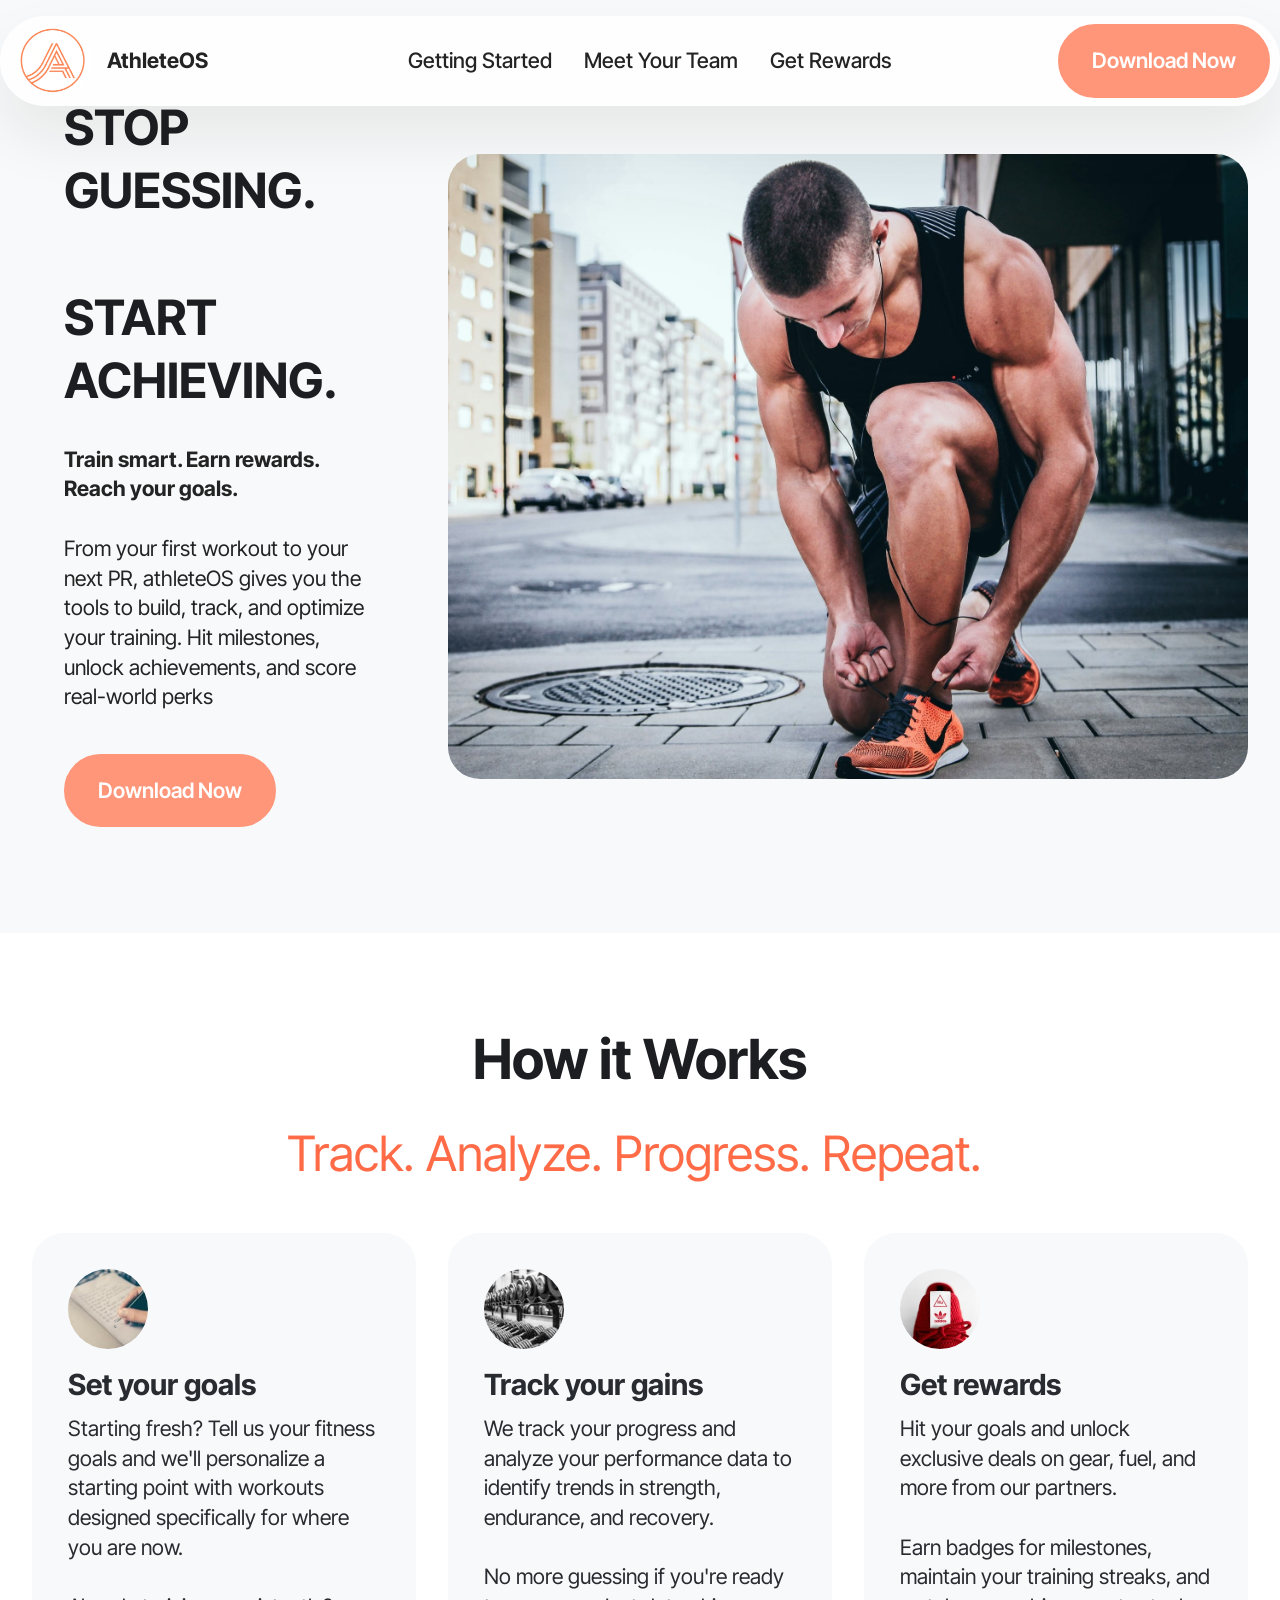
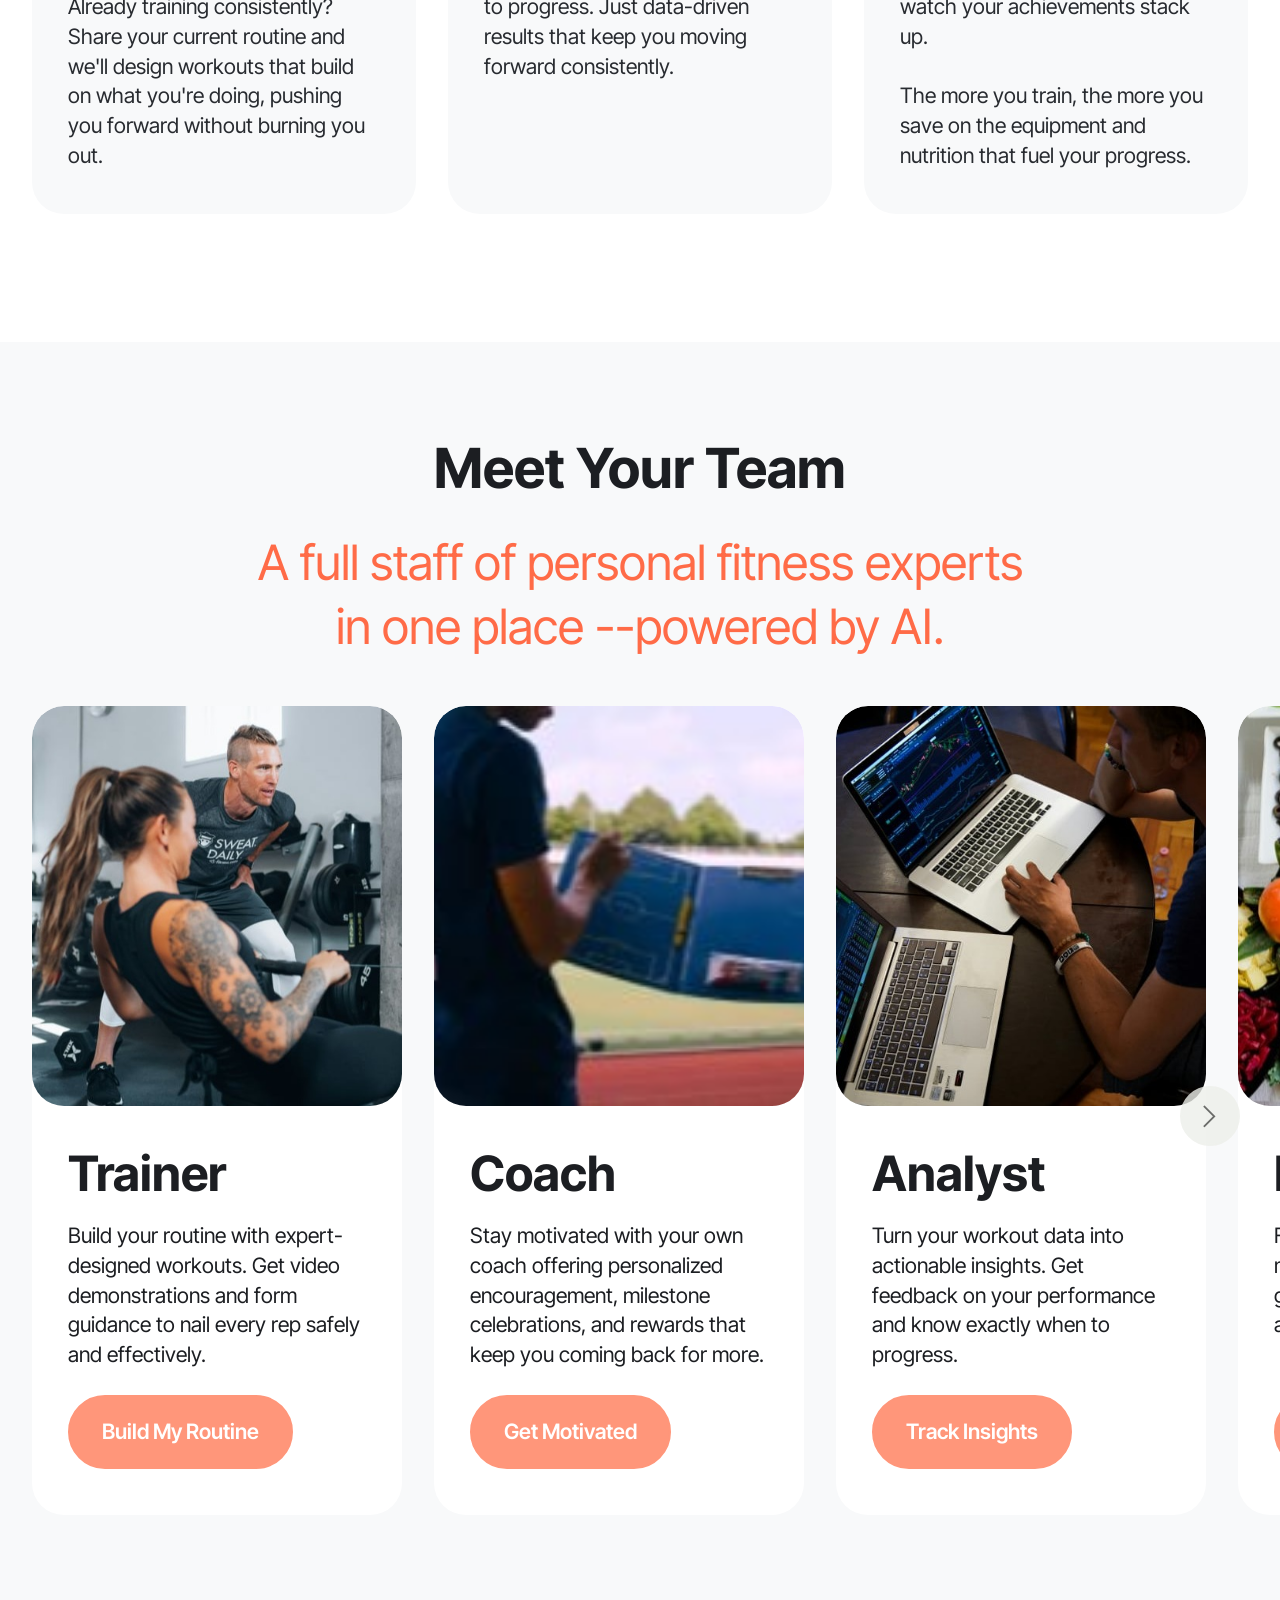
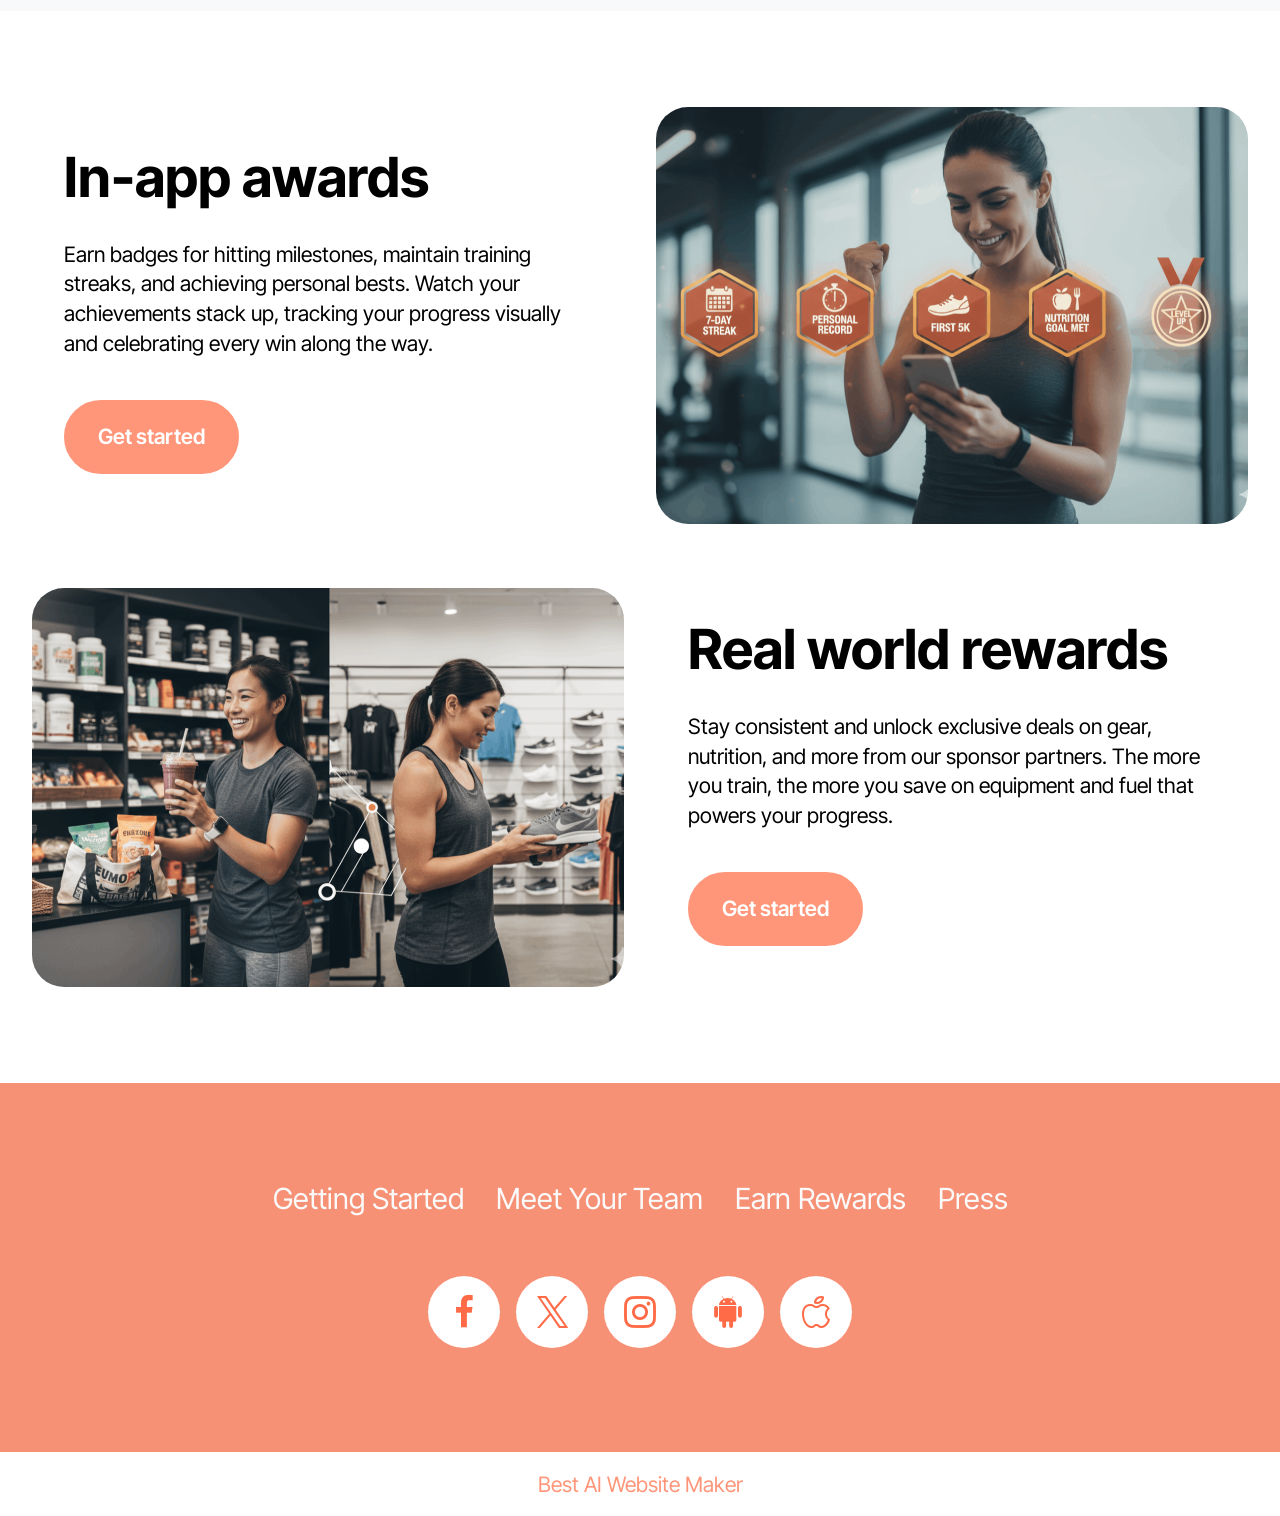
==== commit c62bba81: "updates" ====
--- a/index.html
+++ b/index.html
@@ -12,13 +12,14 @@
   
   <title>Home</title>
   <link rel="stylesheet" href="assets/web/assets/mobirise-icons2/mobirise2.css">
+  <link rel="stylesheet" href="assets/web/assets/mobirise-icons-bold/mobirise-icons-bold.css">
   <link rel="stylesheet" href="assets/bootstrap/css/bootstrap.min.css">
   <link rel="stylesheet" href="assets/dropdown/css/style.css">
   <link rel="stylesheet" href="assets/socicon/css/styles.css">
   <link rel="stylesheet" href="assets/theme/css/style.css">
   <link rel="preload" href="https://fonts.googleapis.com/css?family=Inter+Tight:100,200,300,400,500,600,700,800,900,100i,200i,300i,400i,500i,600i,700i,800i,900i&display=swap" as="style" onload="this.onload=null;this.rel='stylesheet'">
   <noscript><link rel="stylesheet" href="https://fonts.googleapis.com/css?family=Inter+Tight:100,200,300,400,500,600,700,800,900,100i,200i,300i,400i,500i,600i,700i,800i,900i&display=swap"></noscript>
-  <link rel="preload" as="style" href="assets/mobirise/css/mbr-additional.css?v=ZbxS5k"><link rel="stylesheet" href="assets/mobirise/css/mbr-additional.css?v=ZbxS5k" type="text/css">
+  <link rel="preload" as="style" href="assets/mobirise/css/mbr-additional.css?v=Cy2NWP"><link rel="stylesheet" href="assets/mobirise/css/mbr-additional.css?v=Cy2NWP" type="text/css">
 
   
   
@@ -298,14 +299,8 @@
                   
                   
                   
-                <li class="header-menu-item mbr-fonts-style display-5">
-                    <a href="#" class="text-white">Shop</a>
-                  </li><li class="header-menu-item mbr-fonts-style display-5">
-                    <a href="#" class="text-white">Collections</a>
-                  </li><li class="header-menu-item mbr-fonts-style display-5">
-                    <a href="#" class="text-white">About</a>
-                  </li><li class="header-menu-item mbr-fonts-style display-5">
-                    <a href="#" class="text-white">Press</a>
+                <li class="header-menu-item mbr-fonts-style display-5"><a href="index.html#features019-d" class="text-white text-primary">Getting Started</a></li><li class="header-menu-item mbr-fonts-style display-5"><a href="index.html#features017-i" class="text-white text-primary">Meet Your Team</a></li><li class="header-menu-item mbr-fonts-style display-5"><a href="#" class="text-white">Earn Rewards</a></li><li class="header-menu-item mbr-fonts-style display-5">
+                    <a href="index.html#top" class="text-white text-primary">Press</a>
                   </li></ul>
               </div>
 
@@ -327,13 +322,13 @@
                         </a>
                     </div>
                     <div class="soc-item">
-                        <a href="https://mobiri.se/" target="_blank">
-                            <span class="mbr-iconfont socicon socicon-linkedin"></span>
-                        </a>
-                    </div>
-                    <div class="soc-item">
-                        <a href="https://mobiri.se/" target="_blank">
-                            <span class="mbr-iconfont socicon socicon-twitch"></span>
+                        <a href="http://play.google.com" target="_blank">
+                            <span class="mbr-iconfont socicon-android socicon"></span>
+                        </a>
+                    </div>
+                    <div class="soc-item">
+                        <a href="https://apps.apple.com/us/app/apple-store/id375380948" target="_blank">
+                            <span class="mbr-iconfont mbrib-apple"></span>
                         </a>
                     </div>
                 </div>
@@ -341,7 +336,7 @@
             
         </div>
     </div>
-</section><script src="assets/bootstrap/js/bootstrap.bundle.min.js"></script>  <script src="assets/smoothscroll/smooth-scroll.js"></script>  <script src="assets/ytplayer/index.js"></script>  <script src="assets/dropdown/js/navbar-dropdown.js"></script>  <script src="assets/embla/embla.min.js"></script>  <script src="assets/embla/script.js"></script>  <script src="assets/theme/js/script.js"></script>  
+</section><section class="display-7" style="padding: 0;align-items: center;justify-content: center;flex-wrap: wrap;    align-content: center;display: flex;position: relative;height: 4rem;"><a href="https://mobiri.se/" style="flex: 1 1;height: 4rem;position: absolute;width: 100%;z-index: 1;"><img alt="" style="height: 4rem;" src="[data-uri]"></a><p style="margin: 0;text-align: center;" class="display-7">&#8204;</p><a style="z-index:1" href="https://mobirise.com/builder/ai-website-maker.html">Best AI Website Maker</a></section><script src="assets/bootstrap/js/bootstrap.bundle.min.js"></script>  <script src="assets/smoothscroll/smooth-scroll.js"></script>  <script src="assets/ytplayer/index.js"></script>  <script src="assets/dropdown/js/navbar-dropdown.js"></script>  <script src="assets/embla/embla.min.js"></script>  <script src="assets/embla/script.js"></script>  <script src="assets/theme/js/script.js"></script>  
   
   
 </body>
--- a/assets/web/assets/mobirise-icons-bold/mobirise-icons-bold.css
+++ b/assets/web/assets/mobirise-icons-bold/mobirise-icons-bold.css
@@ -0,0 +1,478 @@
+@font-face {
+  font-family: 'mobirise-icons-bold';
+  font-display: swap;
+  src:  url('mobirise-icons-bold.eot?m1l4yr');
+  src:  url('mobirise-icons-bold.eot?m1l4yr#iefix') format('embedded-opentype'),
+    url('mobirise-icons-bold.woff2?m1l4yr') format('woff2'),
+    url('mobirise-icons-bold.woff?m1l4yr') format('woff'),
+    url('mobirise-icons-bold.ttf?m1l4yr') format('truetype'),
+    url('mobirise-icons-bold.svg?m1l4yr#mobirise-icons-bold') format('svg');
+  font-weight: normal;
+  font-style: normal;
+}
+
+[class^="mbrib-"], [class*="mbrib-"] {
+  /* use !important to prevent issues with browser extensions that change fonts */
+  font-family: 'mobirise-icons-bold' !important;
+  speak: none;
+  font-style: normal;
+  font-weight: normal;
+  font-variant: normal;
+  text-transform: none;
+  line-height: 1;
+
+  /* Better Font Rendering =========== */
+  -webkit-font-smoothing: antialiased;
+  -moz-osx-font-smoothing: grayscale;
+}
+
+.mbrib-add-submenu:before {
+  content: "\e900";
+}
+.mbrib-alert:before {
+  content: "\e901";
+}
+.mbrib-align-center:before {
+  content: "\e902";
+}
+.mbrib-align-justify:before {
+  content: "\e903";
+}
+.mbrib-align-left:before {
+  content: "\e904";
+}
+.mbrib-align-right:before {
+  content: "\e905";
+}
+.mbrib-android:before {
+  content: "\e906";
+}
+.mbrib-apple:before {
+  content: "\e907";
+}
+.mbrib-arrow-down:before {
+  content: "\e908";
+}
+.mbrib-arrow-next:before {
+  content: "\e909";
+}
+.mbrib-arrow-prev:before {
+  content: "\e90a";
+}
+.mbrib-arrow-up:before {
+  content: "\e90b";
+}
+.mbrib-bold:before {
+  content: "\e90c";
+}
+.mbrib-bookmark:before {
+  content: "\e90d";
+}
+.mbrib-bootstrap:before {
+  content: "\e90e";
+}
+.mbrib-briefcase:before {
+  content: "\e90f";
+}
+.mbrib-browse:before {
+  content: "\e910";
+}
+.mbrib-bulleted-list:before {
+  content: "\e911";
+}
+.mbrib-calendar:before {
+  content: "\e912";
+}
+.mbrib-camera:before {
+  content: "\e913";
+}
+.mbrib-cart-add:before {
+  content: "\e914";
+}
+.mbrib-cart-full:before {
+  content: "\e915";
+}
+.mbrib-cash:before {
+  content: "\e916";
+}
+.mbrib-change-style:before {
+  content: "\e917";
+}
+.mbrib-chat:before {
+  content: "\e918";
+}
+.mbrib-clock:before {
+  content: "\e919";
+}
+.mbrib-close:before {
+  content: "\e91a";
+}
+.mbrib-cloud:before {
+  content: "\e91b";
+}
+.mbrib-code:before {
+  content: "\e91c";
+}
+.mbrib-contact-form:before {
+  content: "\e91d";
+}
+.mbrib-credit-card:before {
+  content: "\e91e";
+}
+.mbrib-cursor-click:before {
+  content: "\e91f";
+}
+.mbrib-cust-feedback:before {
+  content: "\e920";
+}
+.mbrib-database:before {
+  content: "\e921";
+}
+.mbrib-delivery:before {
+  content: "\e922";
+}
+.mbrib-desktop:before {
+  content: "\e923";
+}
+.mbrib-devices:before {
+  content: "\e924";
+}
+.mbrib-down:before {
+  content: "\e925";
+}
+.mbrib-download:before {
+  content: "\e926";
+}
+.mbrib-drag-n-drop:before {
+  content: "\e927";
+}
+.mbrib-drag-n-drop2:before {
+  content: "\e928";
+}
+.mbrib-edit:before {
+  content: "\e929";
+}
+.mbrib-edit2:before {
+  content: "\e92a";
+}
+.mbrib-error:before {
+  content: "\e92b";
+}
+.mbrib-extension:before {
+  content: "\e92c";
+}
+.mbrib-features:before {
+  content: "\e92d";
+}
+.mbrib-file:before {
+  content: "\e92e";
+}
+.mbrib-flag:before {
+  content: "\e92f";
+}
+.mbrib-folder:before {
+  content: "\e930";
+}
+.mbrib-gift:before {
+  content: "\e931";
+}
+.mbrib-github:before {
+  content: "\e932";
+}
+.mbrib-globe-2:before {
+  content: "\e933";
+}
+.mbrib-globe:before {
+  content: "\e934";
+}
+.mbrib-growing-chart:before {
+  content: "\e935";
+}
+.mbrib-hearth:before {
+  content: "\e936";
+}
+.mbrib-help:before {
+  content: "\e937";
+}
+.mbrib-home:before {
+  content: "\e938";
+}
+.mbrib-hot-cup:before {
+  content: "\e939";
+}
+.mbrib-idea:before {
+  content: "\e93a";
+}
+.mbrib-image-gallery:before {
+  content: "\e93b";
+}
+.mbrib-image-slider:before {
+  content: "\e93c";
+}
+.mbrib-info:before {
+  content: "\e93d";
+}
+.mbrib-italic:before {
+  content: "\e93e";
+}
+.mbrib-key:before {
+  content: "\e93f";
+}
+.mbrib-laptop:before {
+  content: "\e940";
+}
+.mbrib-layers:before {
+  content: "\e941";
+}
+.mbrib-left-right:before {
+  content: "\e942";
+}
+.mbrib-left:before {
+  content: "\e943";
+}
+.mbrib-letter:before {
+  content: "\e944";
+}
+.mbrib-like:before {
+  content: "\e945";
+}
+.mbrib-link:before {
+  content: "\e946";
+}
+.mbrib-lock:before {
+  content: "\e947";
+}
+.mbrib-login:before {
+  content: "\e948";
+}
+.mbrib-logout:before {
+  content: "\e949";
+}
+.mbrib-magic-stick:before {
+  content: "\e94a";
+}
+.mbrib-map-pin:before {
+  content: "\e94b";
+}
+.mbrib-menu:before {
+  content: "\e94c";
+}
+.mbrib-mobile:before {
+  content: "\e94d";
+}
+.mbrib-mobile2:before {
+  content: "\e94e";
+}
+.mbrib-mobirise:before {
+  content: "\e94f";
+}
+.mbrib-more-horizontal:before {
+  content: "\e950";
+}
+.mbrib-more-vertical:before {
+  content: "\e951";
+}
+.mbrib-music:before {
+  content: "\e952";
+}
+.mbrib-new-file:before {
+  content: "\e953";
+}
+.mbrib-numbered-list:before {
+  content: "\e954";
+}
+.mbrib-opened-folder:before {
+  content: "\e955";
+}
+.mbrib-pages:before {
+  content: "\e956";
+}
+.mbrib-paper-plane:before {
+  content: "\e957";
+}
+.mbrib-paperclip:before {
+  content: "\e958";
+}
+.mbrib-photo:before {
+  content: "\e959";
+}
+.mbrib-photos:before {
+  content: "\e95a";
+}
+.mbrib-pin:before {
+  content: "\e95b";
+}
+.mbrib-play:before {
+  content: "\e95c";
+}
+.mbrib-plus:before {
+  content: "\e95d";
+}
+.mbrib-preview:before {
+  content: "\e95e";
+}
+.mbrib-print:before {
+  content: "\e95f";
+}
+.mbrib-protect:before {
+  content: "\e960";
+}
+.mbrib-question:before {
+  content: "\e961";
+}
+.mbrib-quote-left:before {
+  content: "\e962";
+}
+.mbrib-quote-right:before {
+  content: "\e963";
+}
+.mbrib-redo:before {
+  content: "\e964";
+}
+.mbrib-refresh:before {
+  content: "\e965";
+}
+.mbrib-responsive:before {
+  content: "\e966";
+}
+.mbrib-right:before {
+  content: "\e967";
+}
+.mbrib-rocket:before {
+  content: "\e968";
+}
+.mbrib-sad-face:before {
+  content: "\e969";
+}
+.mbrib-sale:before {
+  content: "\e96a";
+}
+.mbrib-save:before {
+  content: "\e96b";
+}
+.mbrib-search:before {
+  content: "\e96c";
+}
+.mbrib-setting:before {
+  content: "\e96d";
+}
+.mbrib-setting2:before {
+  content: "\e96e";
+}
+.mbrib-setting3:before {
+  content: "\e96f";
+}
+.mbrib-share:before {
+  content: "\e970";
+}
+.mbrib-shopping-bag:before {
+  content: "\e971";
+}
+.mbrib-shopping-basket:before {
+  content: "\e972";
+}
+.mbrib-shopping-cart:before {
+  content: "\e973";
+}
+.mbrib-sites:before {
+  content: "\e974";
+}
+.mbrib-smile-face:before {
+  content: "\e975";
+}
+.mbrib-speed:before {
+  content: "\e976";
+}
+.mbrib-star:before {
+  content: "\e977";
+}
+.mbrib-success:before {
+  content: "\e978";
+}
+.mbrib-sun:before {
+  content: "\e979";
+}
+.mbrib-sun2:before {
+  content: "\e97a";
+}
+.mbrib-tablet-vertical:before {
+  content: "\e97b";
+}
+.mbrib-tablet:before {
+  content: "\e97c";
+}
+.mbrib-target:before {
+  content: "\e97d";
+}
+.mbrib-timer:before {
+  content: "\e97e";
+}
+.mbrib-to-ftp:before {
+  content: "\e97f";
+}
+.mbrib-to-local-drive:before {
+  content: "\e980";
+}
+.mbrib-touch-swipe:before {
+  content: "\e981";
+}
+.mbrib-touch:before {
+  content: "\e982";
+}
+.mbrib-trash:before {
+  content: "\e983";
+}
+.mbrib-underline:before {
+  content: "\e984";
+}
+.mbrib-undo:before {
+  content: "\e985";
+}
+.mbrib-unlink:before {
+  content: "\e986";
+}
+.mbrib-unlock:before {
+  content: "\e987";
+}
+.mbrib-up-down:before {
+  content: "\e988";
+}
+.mbrib-up:before {
+  content: "\e989";
+}
+.mbrib-update:before {
+  content: "\e98a";
+}
+.mbrib-upload:before {
+  content: "\e98b";
+}
+.mbrib-user:before {
+  content: "\e98c";
+}
+.mbrib-user2:before {
+  content: "\e98d";
+}
+.mbrib-users:before {
+  content: "\e98e";
+}
+.mbrib-video-play:before {
+  content: "\e98f";
+}
+.mbrib-video:before {
+  content: "\e990";
+}
+.mbrib-watch:before {
+  content: "\e991";
+}
+.mbrib-website-theme:before {
+  content: "\e992";
+}
+.mbrib-wifi:before {
+  content: "\e993";
+}
+.mbrib-windows:before {
+  content: "\e994";
+}
+.mbrib-zoom-out:before {
+  content: "\e995";
+}
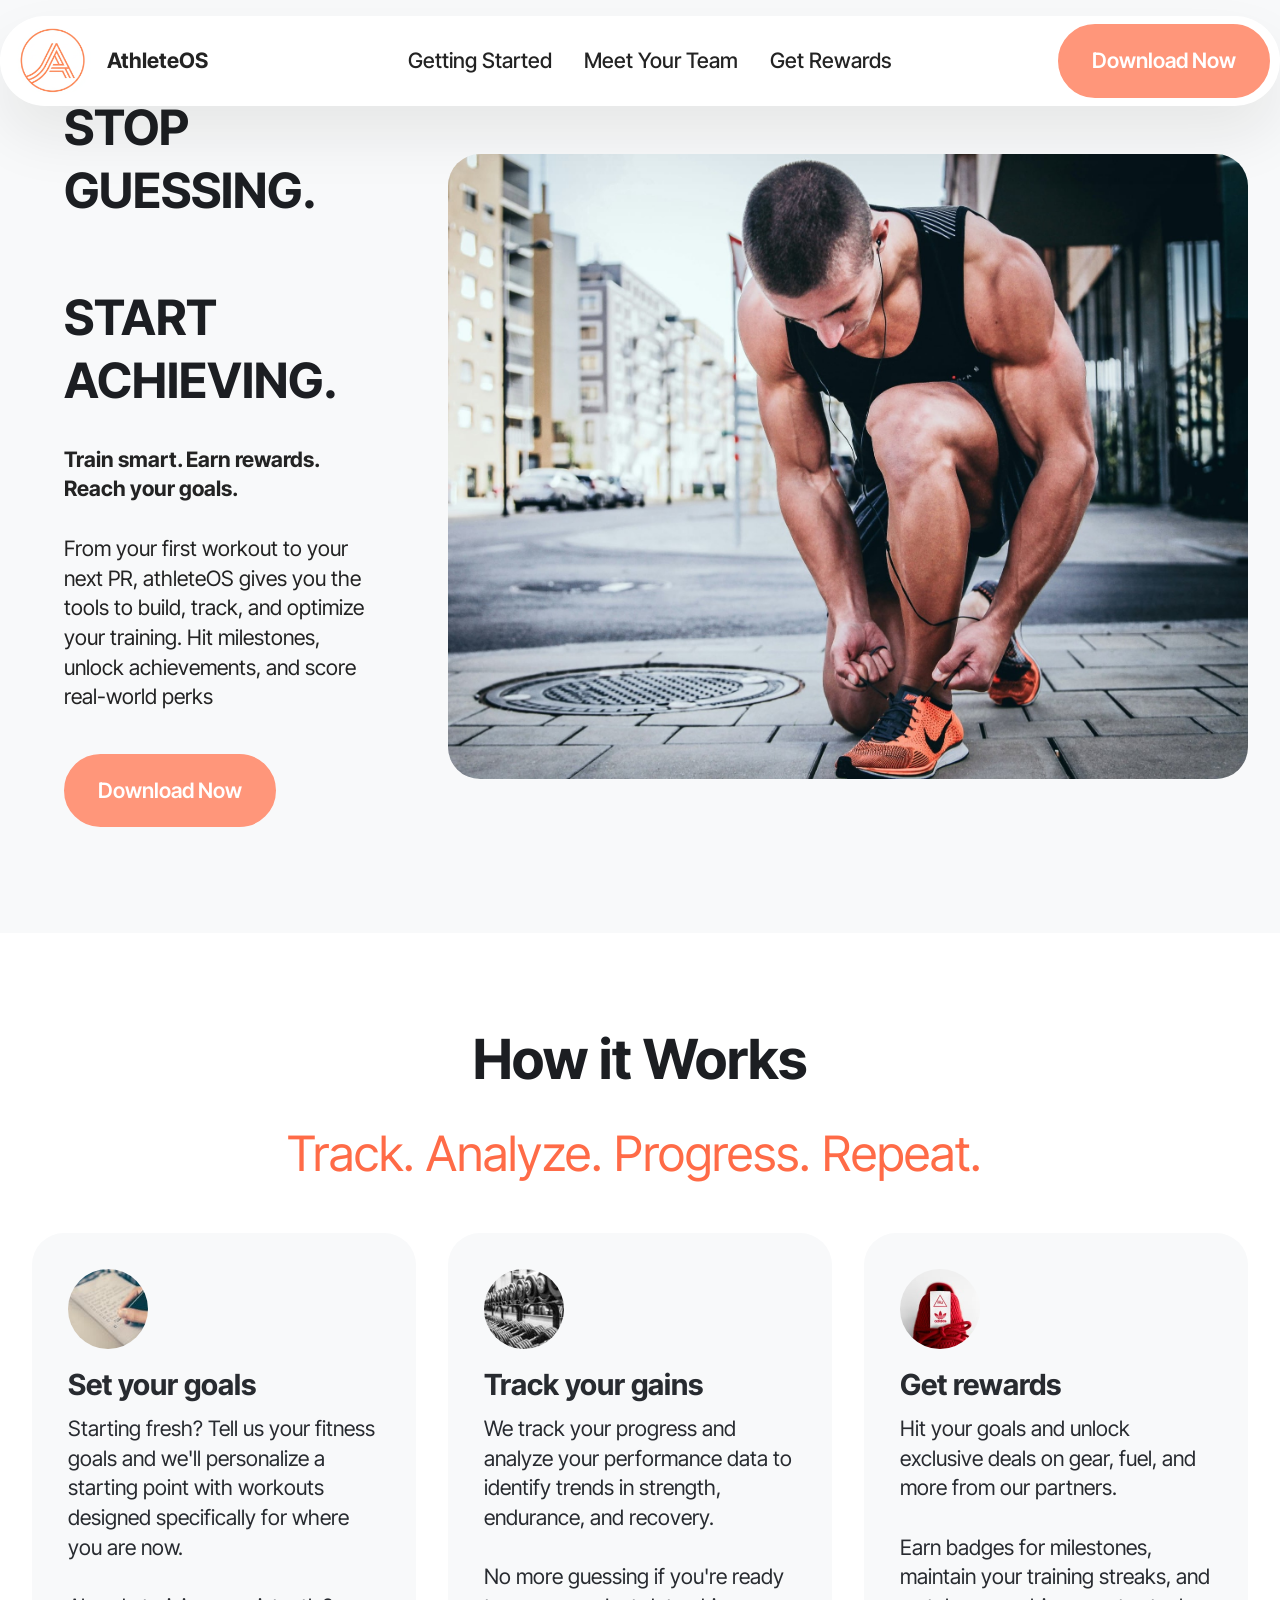
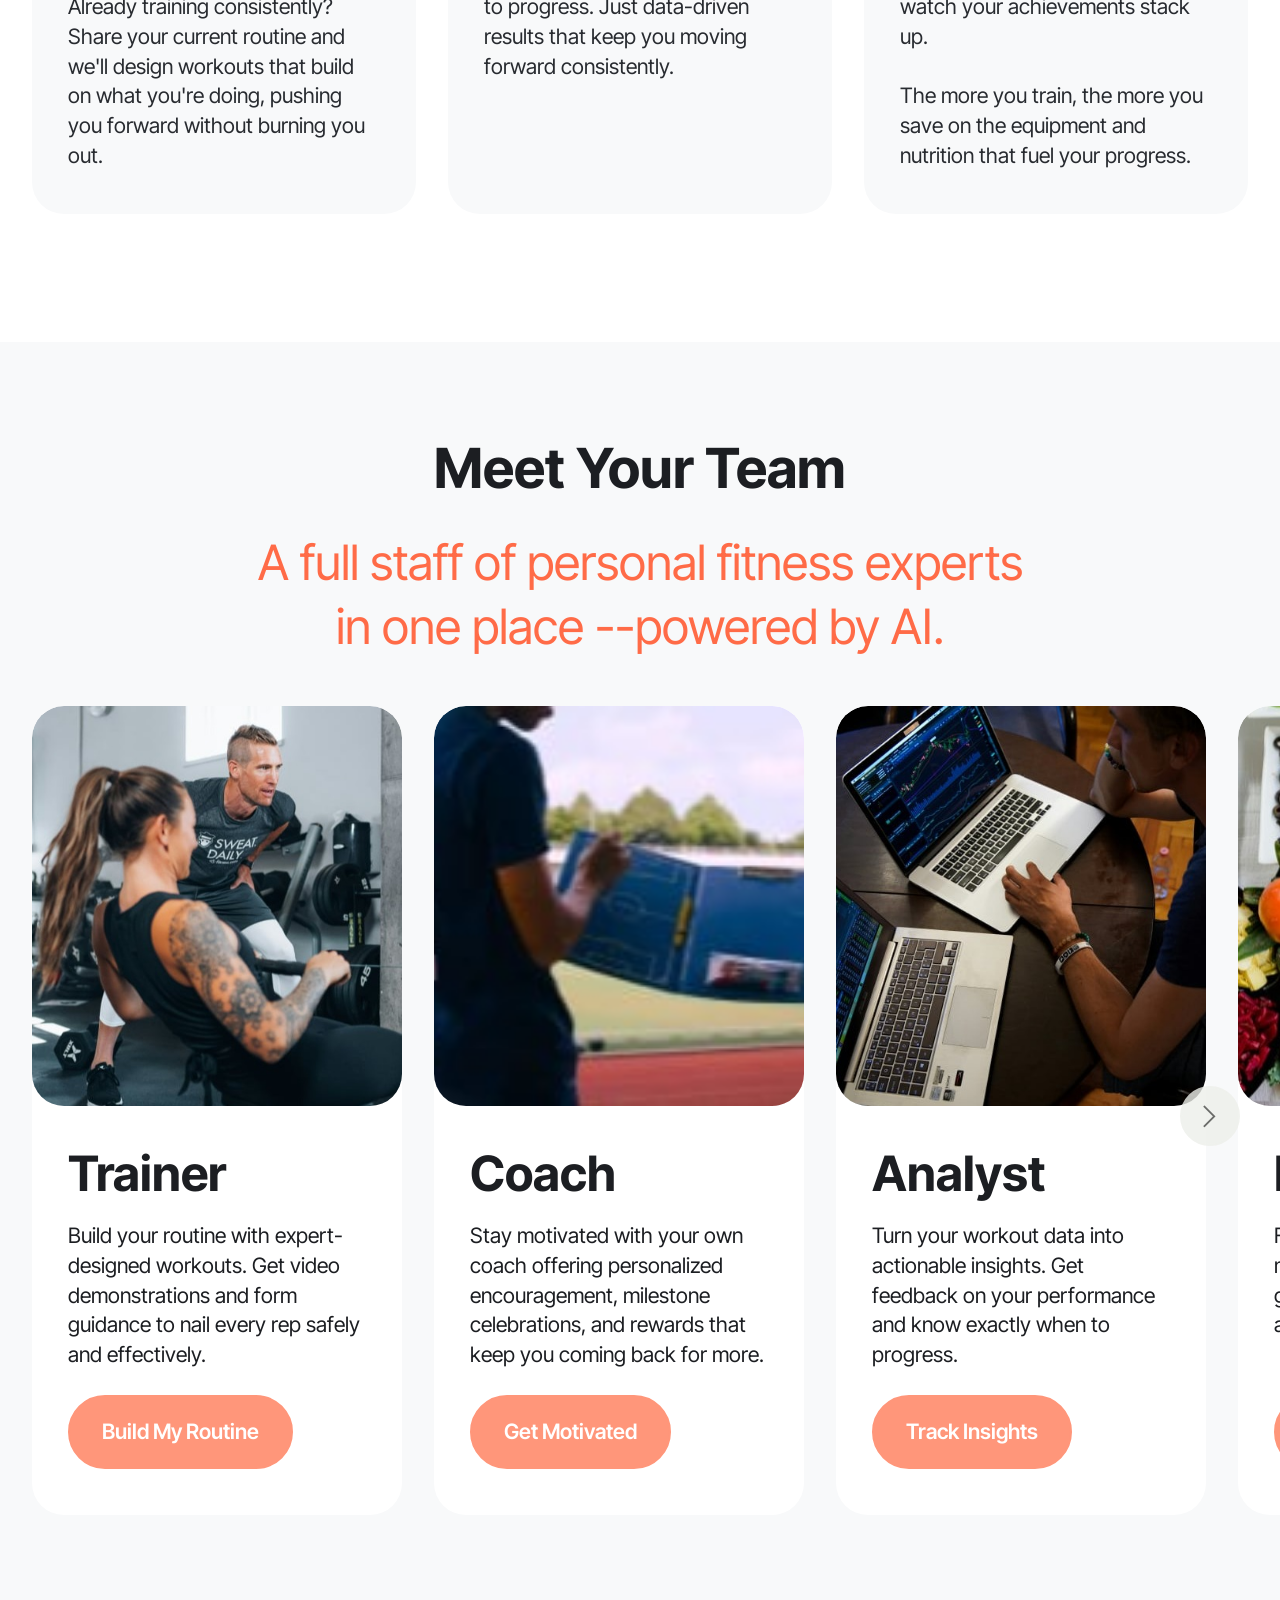
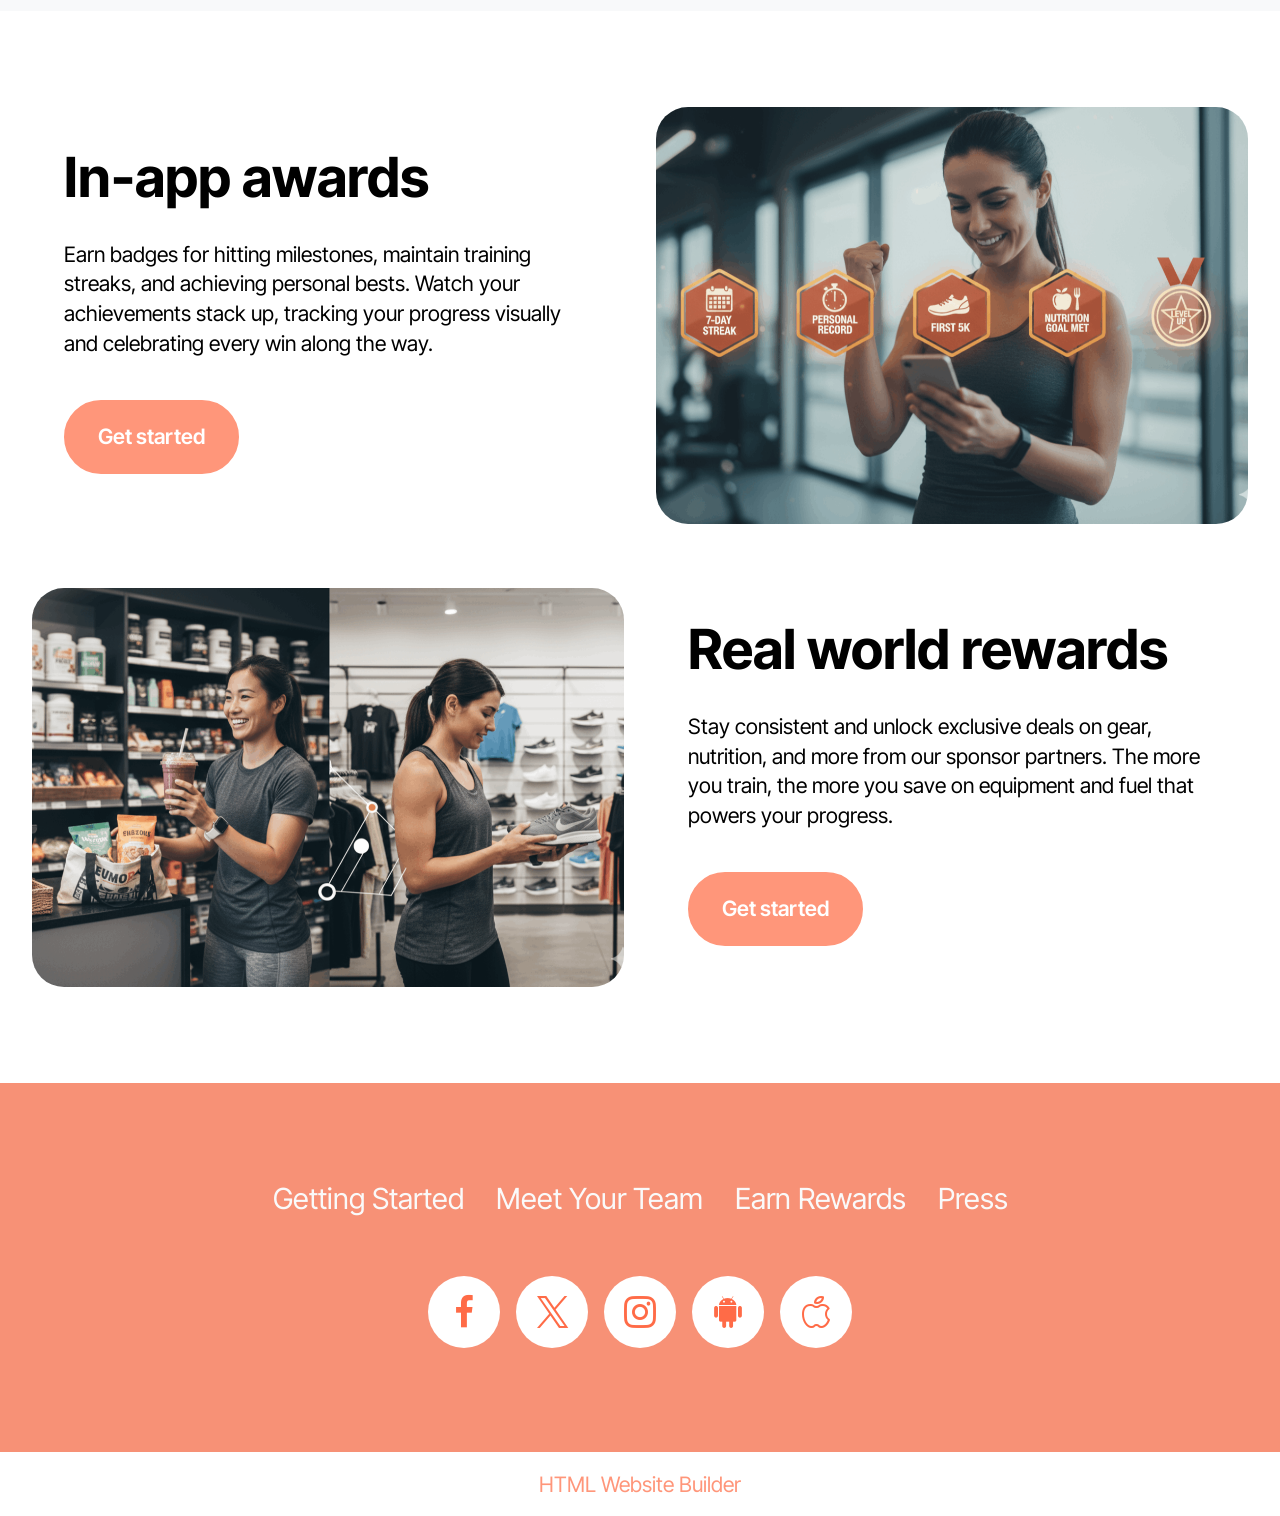
==== commit 745d9af0: "fixed menu transparency" ====
--- a/index.html
+++ b/index.html
@@ -19,7 +19,7 @@
   <link rel="stylesheet" href="assets/theme/css/style.css">
   <link rel="preload" href="https://fonts.googleapis.com/css?family=Inter+Tight:100,200,300,400,500,600,700,800,900,100i,200i,300i,400i,500i,600i,700i,800i,900i&display=swap" as="style" onload="this.onload=null;this.rel='stylesheet'">
   <noscript><link rel="stylesheet" href="https://fonts.googleapis.com/css?family=Inter+Tight:100,200,300,400,500,600,700,800,900,100i,200i,300i,400i,500i,600i,700i,800i,900i&display=swap"></noscript>
-  <link rel="preload" as="style" href="assets/mobirise/css/mbr-additional.css?v=Cy2NWP"><link rel="stylesheet" href="assets/mobirise/css/mbr-additional.css?v=Cy2NWP" type="text/css">
+  <link rel="preload" as="style" href="assets/mobirise/css/mbr-additional.css?v=FLNnku"><link rel="stylesheet" href="assets/mobirise/css/mbr-additional.css?v=FLNnku" type="text/css">
 
   
   
@@ -307,17 +307,17 @@
             <div class="col-12 mt-4">
                 <div class="social-row">
                     <div class="soc-item">
-                        <a href="https://mobiri.se/" target="_blank">
-                            <span class="mbr-iconfont socicon socicon-facebook display-7"></span>
-                        </a>
-                    </div>
-                    <div class="soc-item">
-                        <a href="https://mobiri.se/" target="_blank">
+                        <a href="http://facebook.com" target="_blank">
+                            <span class="mbr-iconfont display-7 socicon-facebook socicon"></span>
+                        </a>
+                    </div>
+                    <div class="soc-item">
+                        <a href="http://x.com" target="_blank">
                             <span class="mbr-iconfont socicon-twitter socicon"></span>
                         </a>
                     </div>
                     <div class="soc-item">
-                        <a href="https://mobiri.se/" target="_blank">
+                        <a href="http://instagram.com" target="_blank">
                             <span class="mbr-iconfont socicon-instagram socicon"></span>
                         </a>
                     </div>
@@ -336,7 +336,7 @@
             
         </div>
     </div>
-</section><section class="display-7" style="padding: 0;align-items: center;justify-content: center;flex-wrap: wrap;    align-content: center;display: flex;position: relative;height: 4rem;"><a href="https://mobiri.se/" style="flex: 1 1;height: 4rem;position: absolute;width: 100%;z-index: 1;"><img alt="" style="height: 4rem;" src="[data-uri]"></a><p style="margin: 0;text-align: center;" class="display-7">&#8204;</p><a style="z-index:1" href="https://mobirise.com/builder/ai-website-maker.html">Best AI Website Maker</a></section><script src="assets/bootstrap/js/bootstrap.bundle.min.js"></script>  <script src="assets/smoothscroll/smooth-scroll.js"></script>  <script src="assets/ytplayer/index.js"></script>  <script src="assets/dropdown/js/navbar-dropdown.js"></script>  <script src="assets/embla/embla.min.js"></script>  <script src="assets/embla/script.js"></script>  <script src="assets/theme/js/script.js"></script>  
+</section><section class="display-7" style="padding: 0;align-items: center;justify-content: center;flex-wrap: wrap;    align-content: center;display: flex;position: relative;height: 4rem;"><a href="https://mobiri.se/" style="flex: 1 1;height: 4rem;position: absolute;width: 100%;z-index: 1;"><img alt="" style="height: 4rem;" src="[data-uri]"></a><p style="margin: 0;text-align: center;" class="display-7">&#8204;</p><a style="z-index:1" href="https://mobirise.com/html-builder.html">HTML Website Builder</a></section><script src="assets/bootstrap/js/bootstrap.bundle.min.js"></script>  <script src="assets/smoothscroll/smooth-scroll.js"></script>  <script src="assets/ytplayer/index.js"></script>  <script src="assets/dropdown/js/navbar-dropdown.js"></script>  <script src="assets/embla/embla.min.js"></script>  <script src="assets/embla/script.js"></script>  <script src="assets/theme/js/script.js"></script>  
   
   
 </body>
--- a/assets/mobirise/css/mbr-additional.css
+++ b/assets/mobirise/css/mbr-additional.css
@@ -906,7 +906,6 @@
   height: 90px;
   padding: 0.5rem 0.6rem 0.5rem 1rem;
   flex-wrap: nowrap;
-  background: rgba(255, 255, 255, 0.8) !important;
   left: 0;
   right: 0;
   -webkit-box-pack: justify;
@@ -947,7 +946,6 @@
   transition: 0.3s all !important;
   min-width: auto;
   background: #ffffff;
-  background: rgba(255, 255, 255, 0.8) !important;
 }
 .cid-v8YeSSmAca .nav-item:focus,
 .cid-v8YeSSmAca .nav-link:focus {
@@ -1274,9 +1272,6 @@
     padding: 1rem;
     border-radius: 1.5rem;
     background: #ffffff;
-    opacity: 1;
-    border-color: rgba(255, 255, 255, 0.8) !important;
-    background: rgba(255, 255, 255, 0.8) !important;
     backdrop-filter: blur(8px);
   }
   .cid-v8YeSSmAca .navbar-nav .nav-item .nav-link::after {
@@ -1851,7 +1846,6 @@
   height: 90px;
   padding: 0.5rem 0.6rem 0.5rem 1rem;
   flex-wrap: nowrap;
-  background: rgba(255, 255, 255, 0.8) !important;
   left: 0;
   right: 0;
   -webkit-box-pack: justify;
@@ -1892,7 +1886,6 @@
   transition: 0.3s all !important;
   min-width: auto;
   background: #ffffff;
-  background: rgba(255, 255, 255, 0.8) !important;
 }
 .cid-v8YeSSmAca .nav-item:focus,
 .cid-v8YeSSmAca .nav-link:focus {
@@ -2219,9 +2212,6 @@
     padding: 1rem;
     border-radius: 1.5rem;
     background: #ffffff;
-    opacity: 1;
-    border-color: rgba(255, 255, 255, 0.8) !important;
-    background: rgba(255, 255, 255, 0.8) !important;
     backdrop-filter: blur(8px);
   }
   .cid-v8YeSSmAca .navbar-nav .nav-item .nav-link::after {
--- a/assets/mobirise/css/mbr-additional.css
+++ b/assets/mobirise/css/mbr-additional.css
@@ -906,7 +906,6 @@
   height: 90px;
   padding: 0.5rem 0.6rem 0.5rem 1rem;
   flex-wrap: nowrap;
-  background: rgba(255, 255, 255, 0.8) !important;
   left: 0;
   right: 0;
   -webkit-box-pack: justify;
@@ -947,7 +946,6 @@
   transition: 0.3s all !important;
   min-width: auto;
   background: #ffffff;
-  background: rgba(255, 255, 255, 0.8) !important;
 }
 .cid-v8YeSSmAca .nav-item:focus,
 .cid-v8YeSSmAca .nav-link:focus {
@@ -1274,9 +1272,6 @@
     padding: 1rem;
     border-radius: 1.5rem;
     background: #ffffff;
-    opacity: 1;
-    border-color: rgba(255, 255, 255, 0.8) !important;
-    background: rgba(255, 255, 255, 0.8) !important;
     backdrop-filter: blur(8px);
   }
   .cid-v8YeSSmAca .navbar-nav .nav-item .nav-link::after {
@@ -1851,7 +1846,6 @@
   height: 90px;
   padding: 0.5rem 0.6rem 0.5rem 1rem;
   flex-wrap: nowrap;
-  background: rgba(255, 255, 255, 0.8) !important;
   left: 0;
   right: 0;
   -webkit-box-pack: justify;
@@ -1892,7 +1886,6 @@
   transition: 0.3s all !important;
   min-width: auto;
   background: #ffffff;
-  background: rgba(255, 255, 255, 0.8) !important;
 }
 .cid-v8YeSSmAca .nav-item:focus,
 .cid-v8YeSSmAca .nav-link:focus {
@@ -2219,9 +2212,6 @@
     padding: 1rem;
     border-radius: 1.5rem;
     background: #ffffff;
-    opacity: 1;
-    border-color: rgba(255, 255, 255, 0.8) !important;
-    background: rgba(255, 255, 255, 0.8) !important;
     backdrop-filter: blur(8px);
   }
   .cid-v8YeSSmAca .navbar-nav .nav-item .nav-link::after {
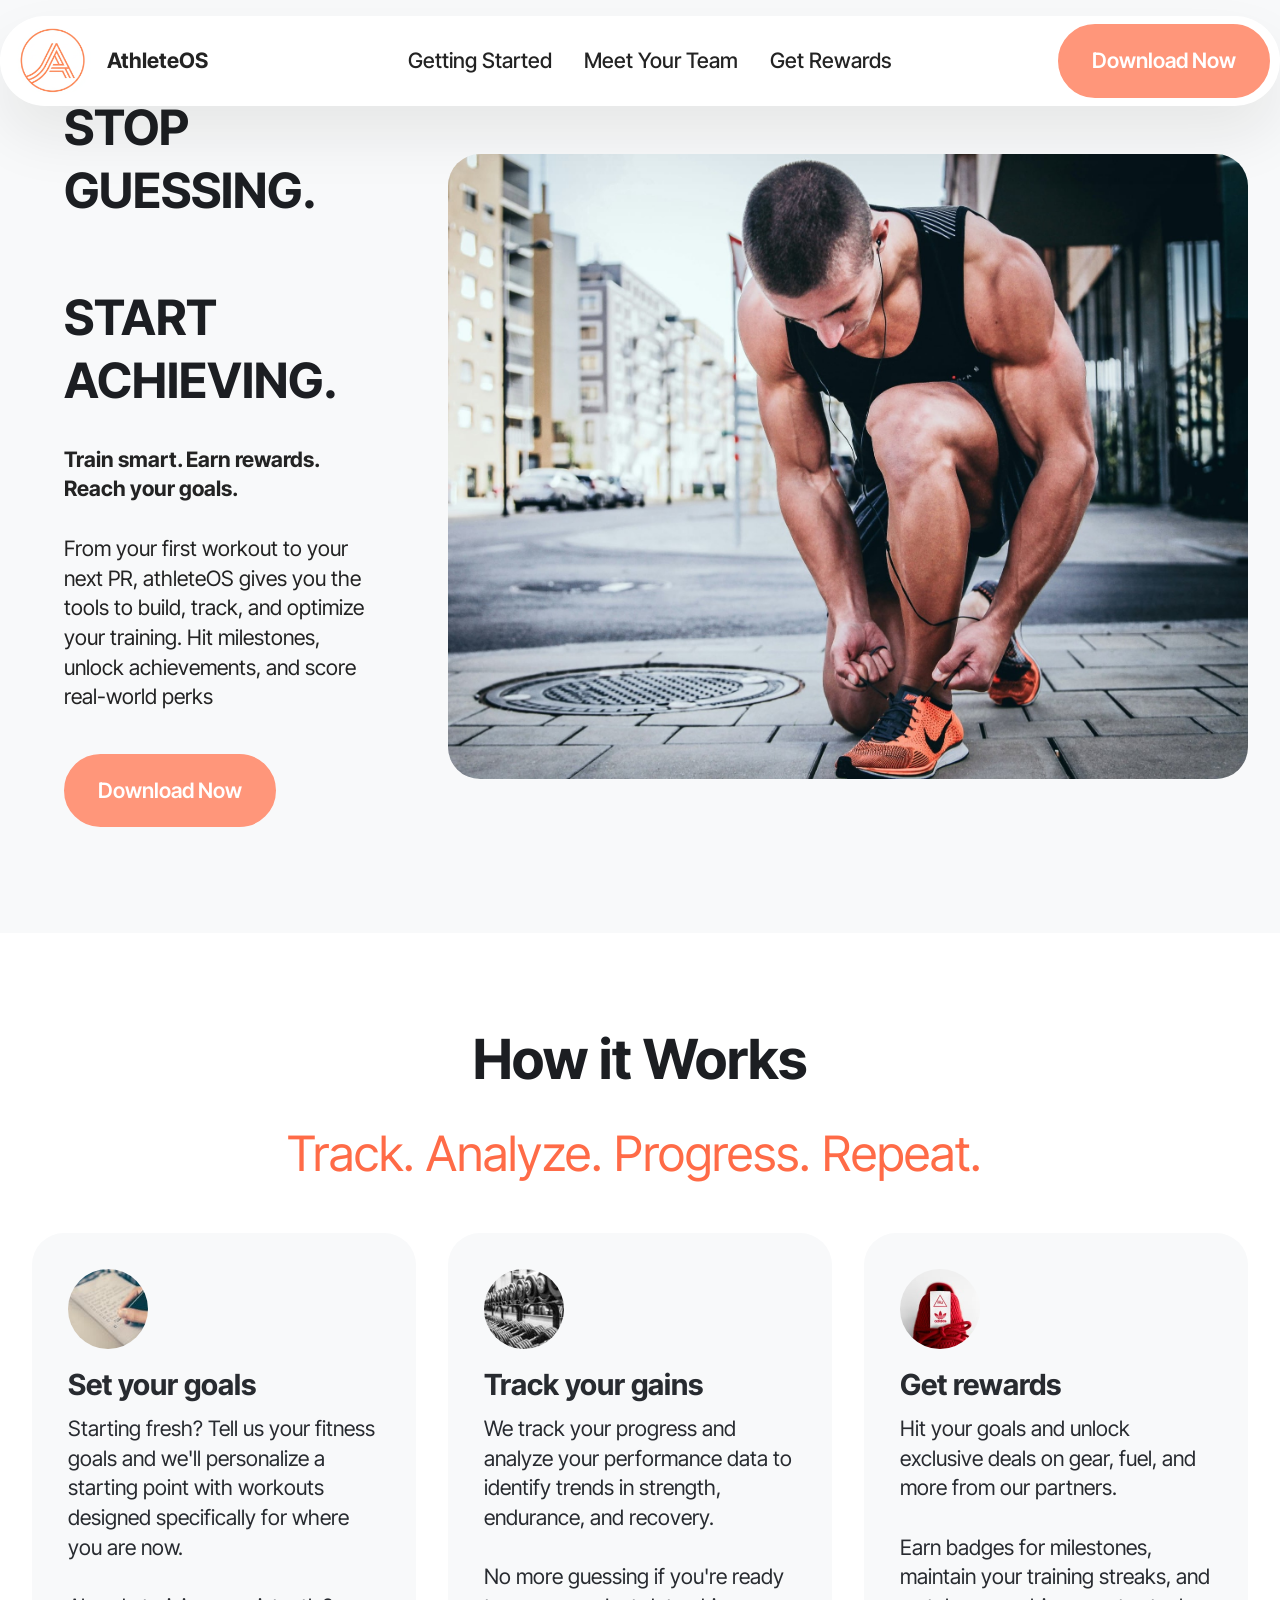
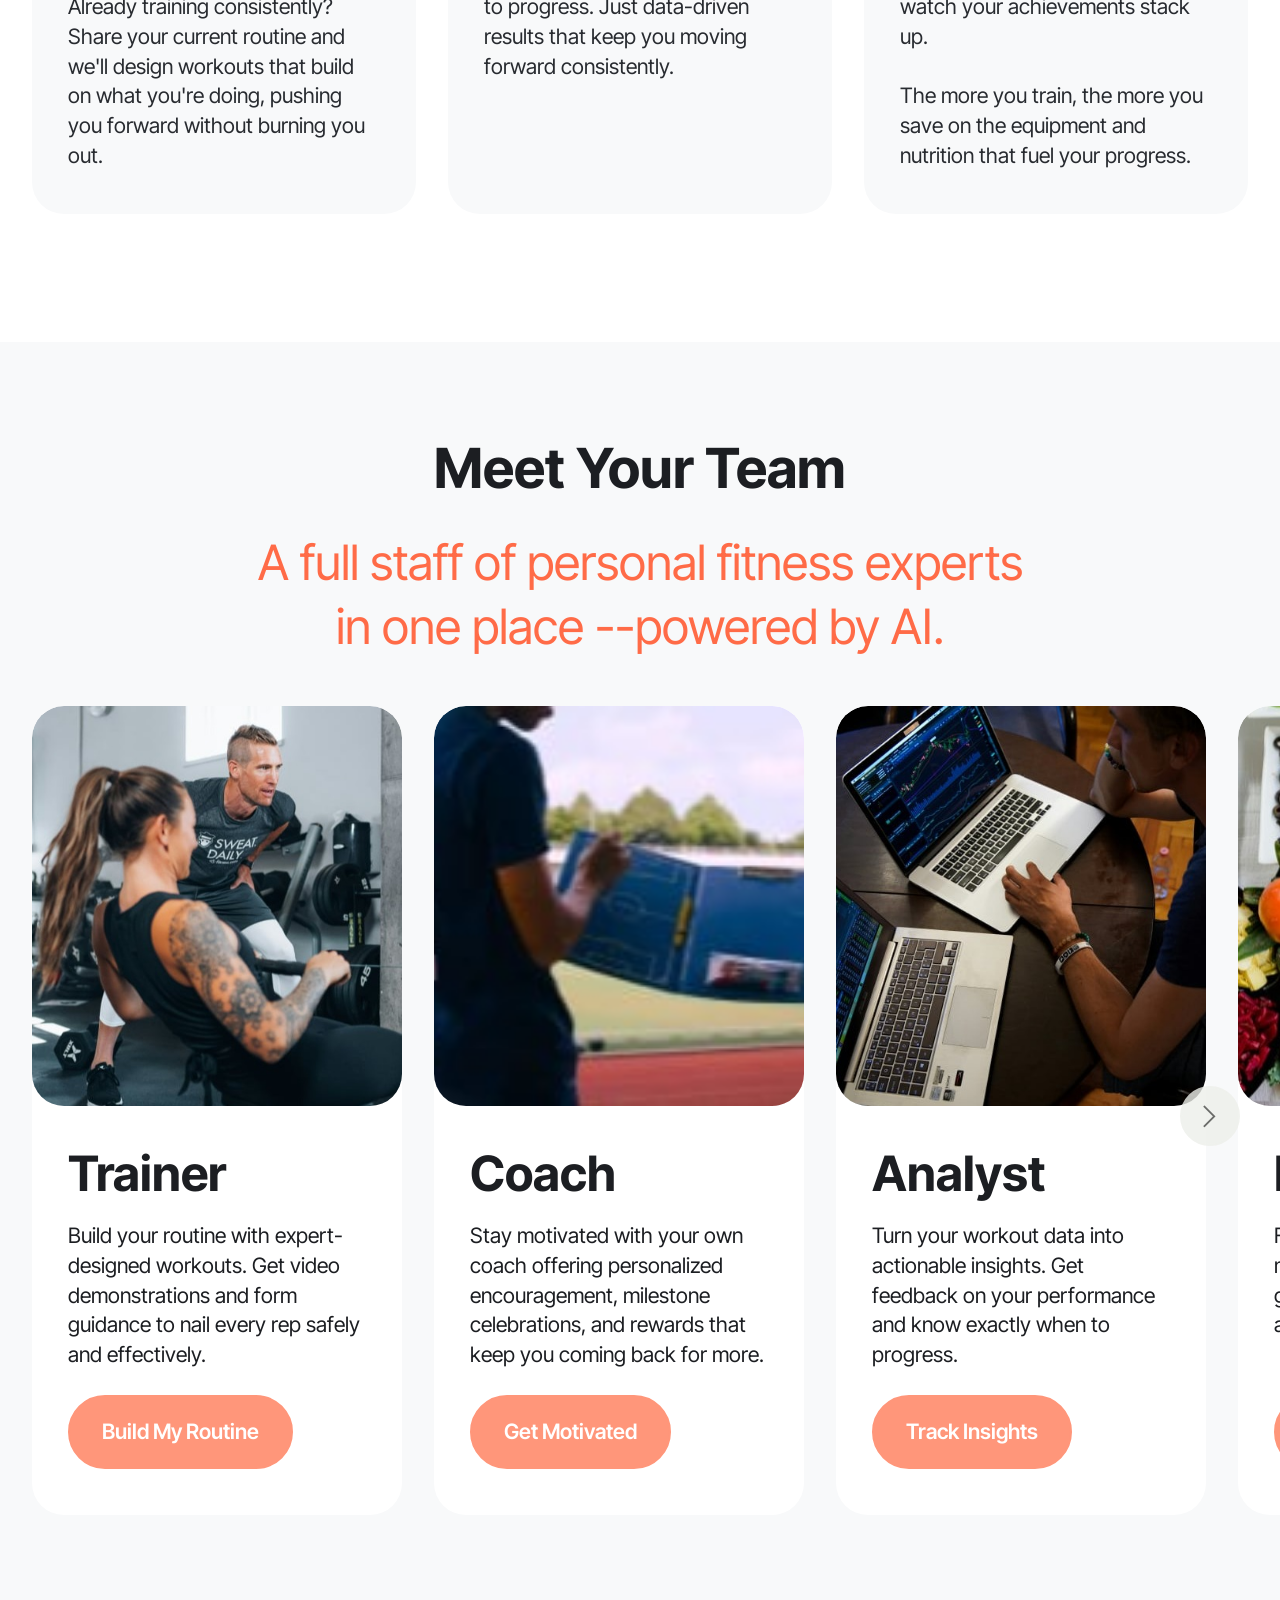
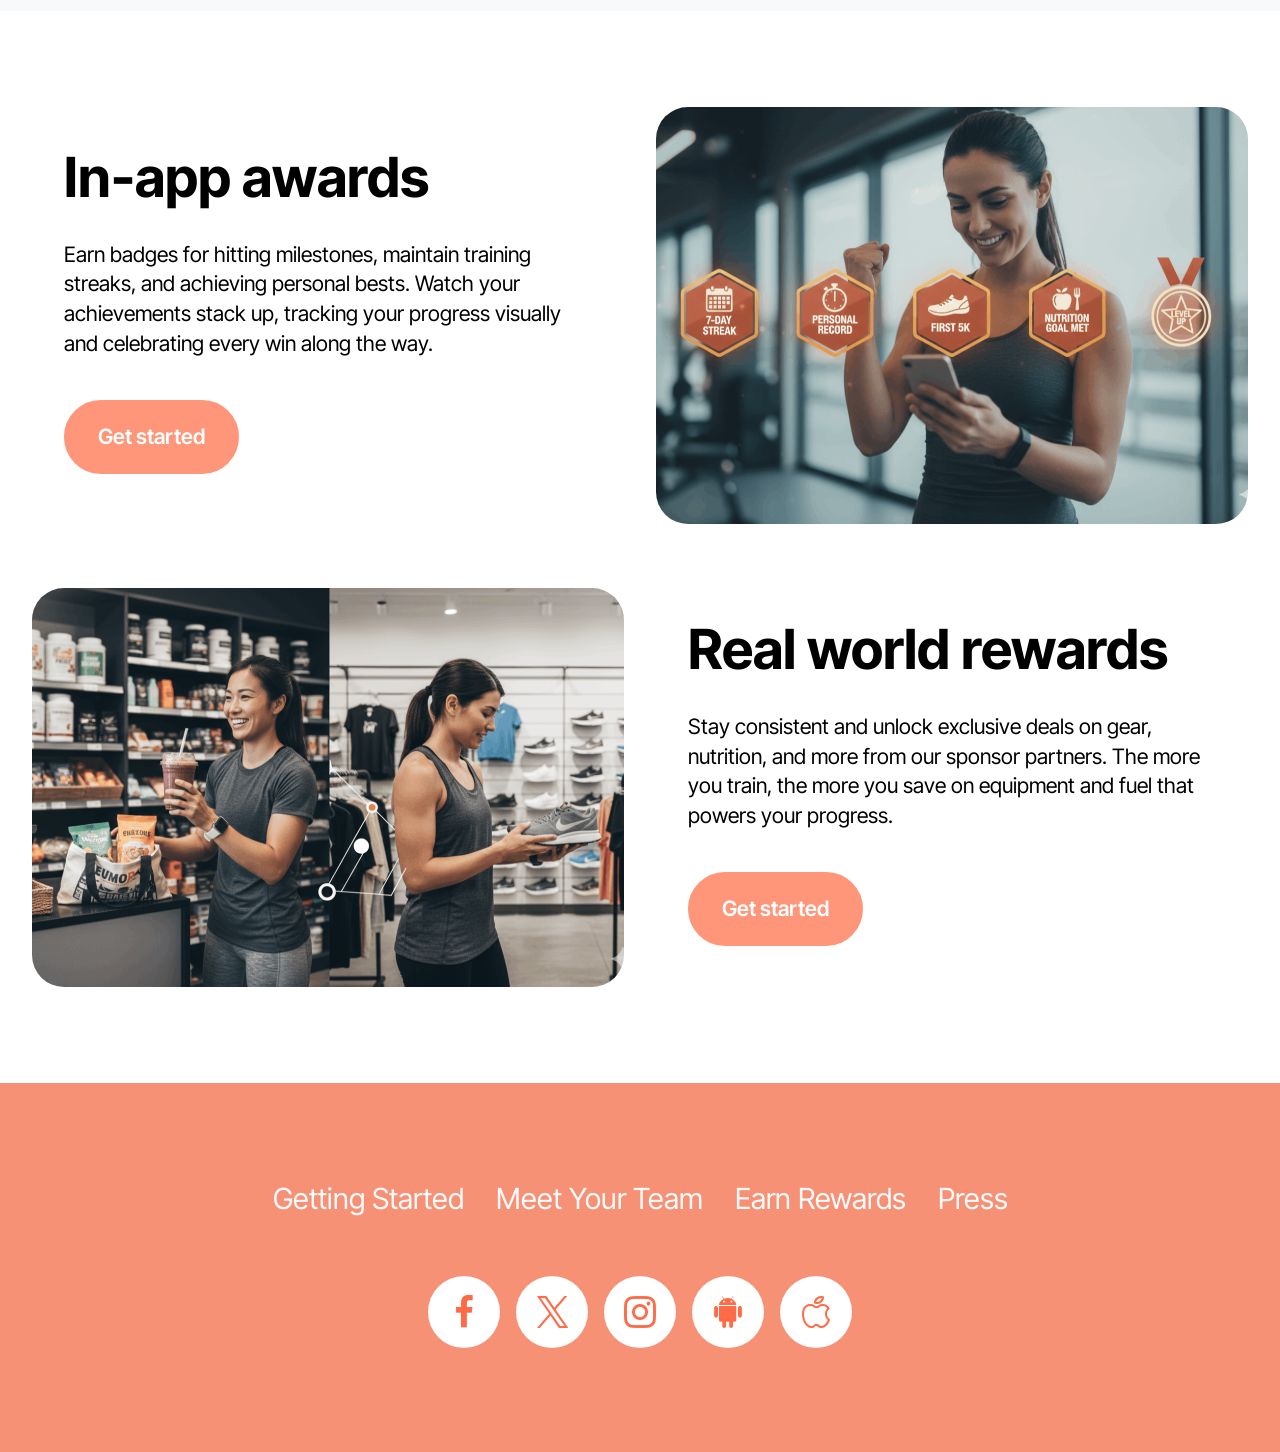
==== commit d77abd4b: "removing HTML website maker" ====
--- a/index.html
+++ b/index.html
@@ -336,7 +336,7 @@
             
         </div>
     </div>
-</section><section class="display-7" style="padding: 0;align-items: center;justify-content: center;flex-wrap: wrap;    align-content: center;display: flex;position: relative;height: 4rem;"><a href="https://mobiri.se/" style="flex: 1 1;height: 4rem;position: absolute;width: 100%;z-index: 1;"><img alt="" style="height: 4rem;" src="[data-uri]"></a><p style="margin: 0;text-align: center;" class="display-7">&#8204;</p><a style="z-index:1" href="https://mobirise.com/html-builder.html">HTML Website Builder</a></section><script src="assets/bootstrap/js/bootstrap.bundle.min.js"></script>  <script src="assets/smoothscroll/smooth-scroll.js"></script>  <script src="assets/ytplayer/index.js"></script>  <script src="assets/dropdown/js/navbar-dropdown.js"></script>  <script src="assets/embla/embla.min.js"></script>  <script src="assets/embla/script.js"></script>  <script src="assets/theme/js/script.js"></script>  
+</section><script src="assets/bootstrap/js/bootstrap.bundle.min.js"></script>  <script src="assets/smoothscroll/smooth-scroll.js"></script>  <script src="assets/ytplayer/index.js"></script>  <script src="assets/dropdown/js/navbar-dropdown.js"></script>  <script src="assets/embla/embla.min.js"></script>  <script src="assets/embla/script.js"></script>  <script src="assets/theme/js/script.js"></script>  
   
   
 </body>
